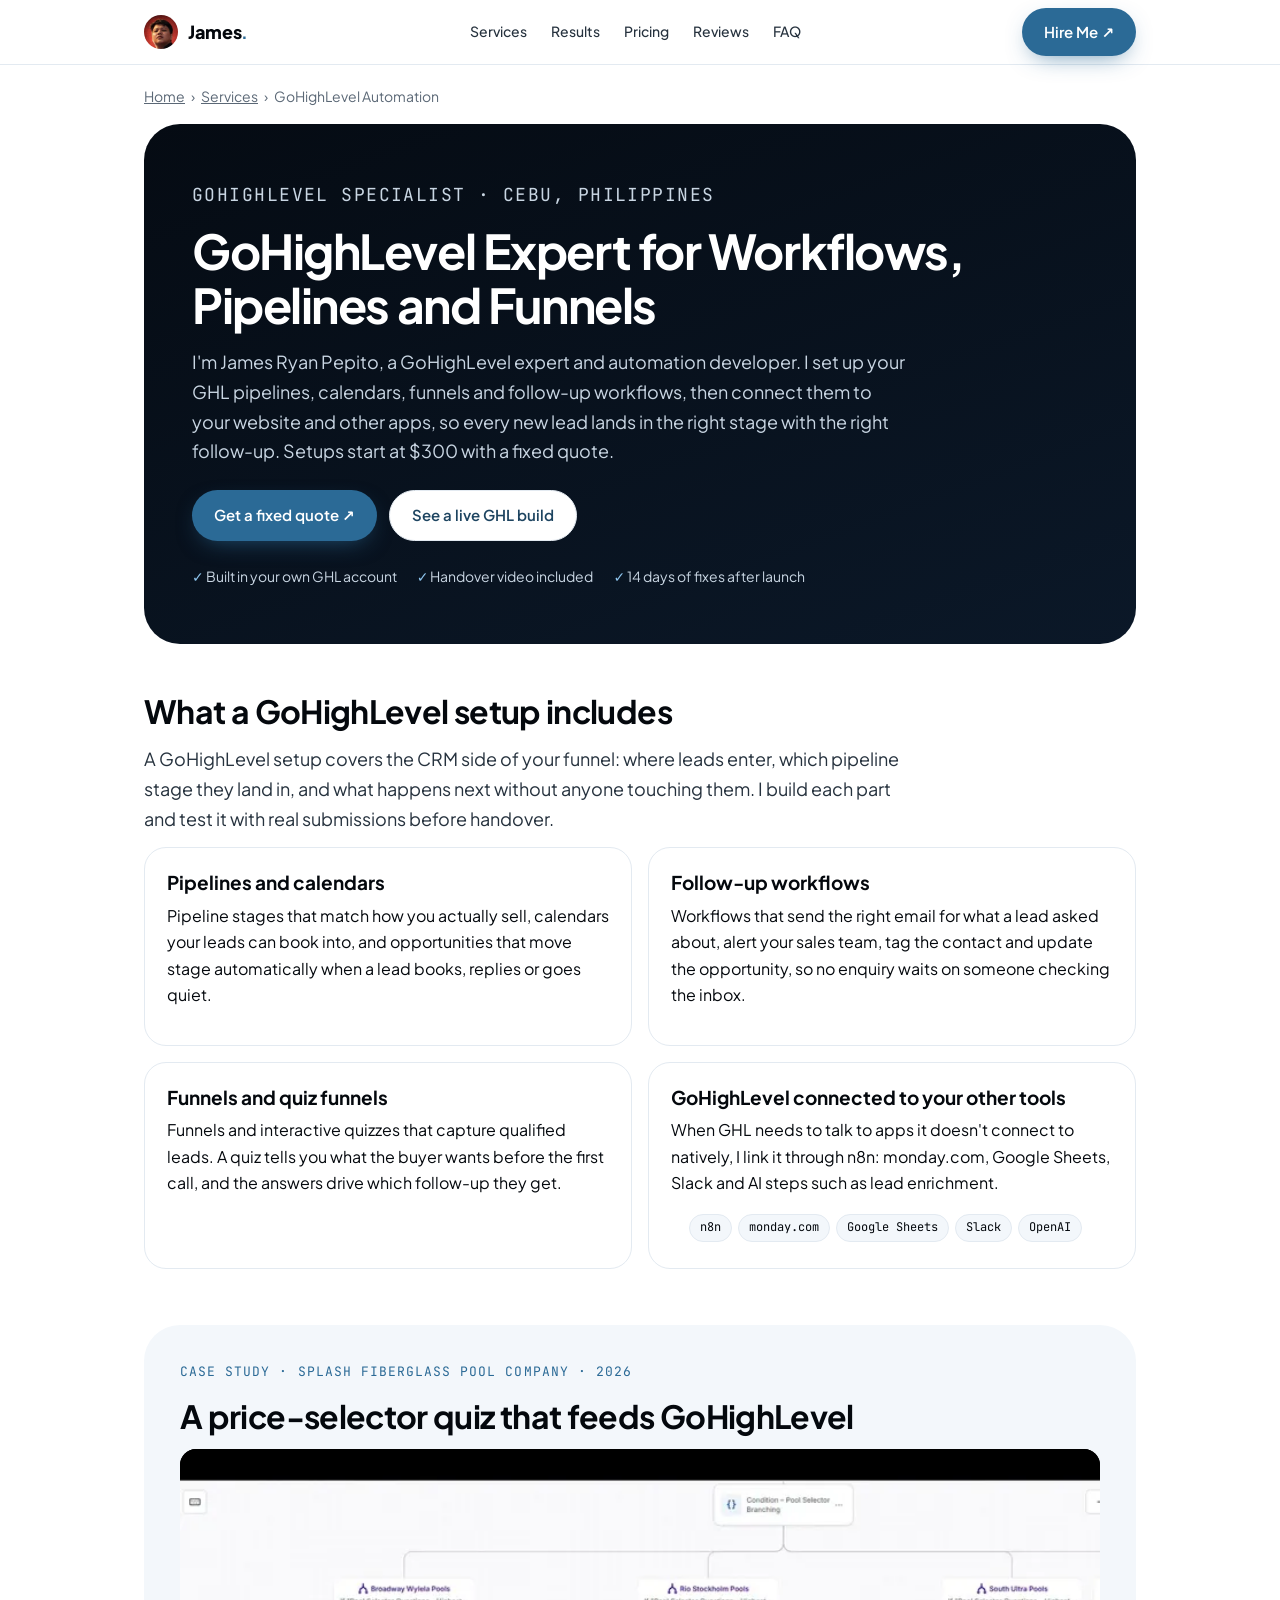
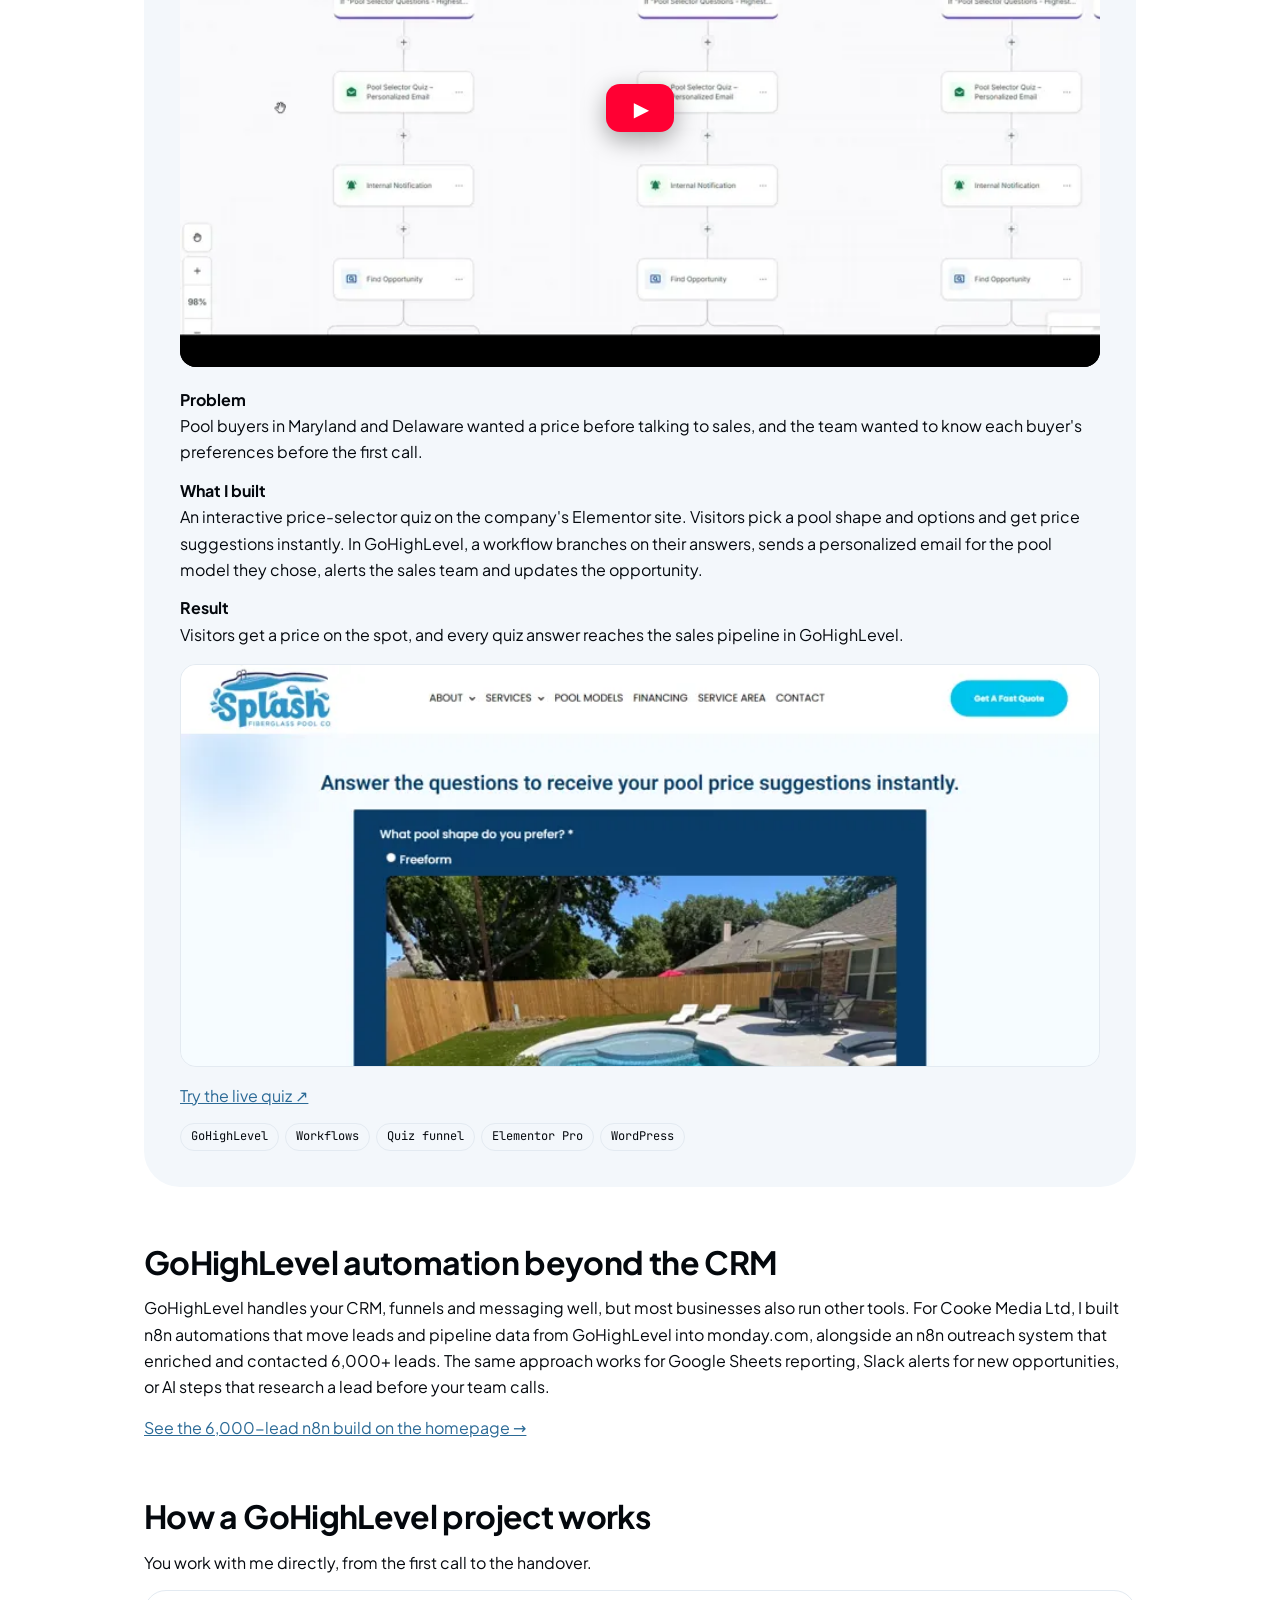
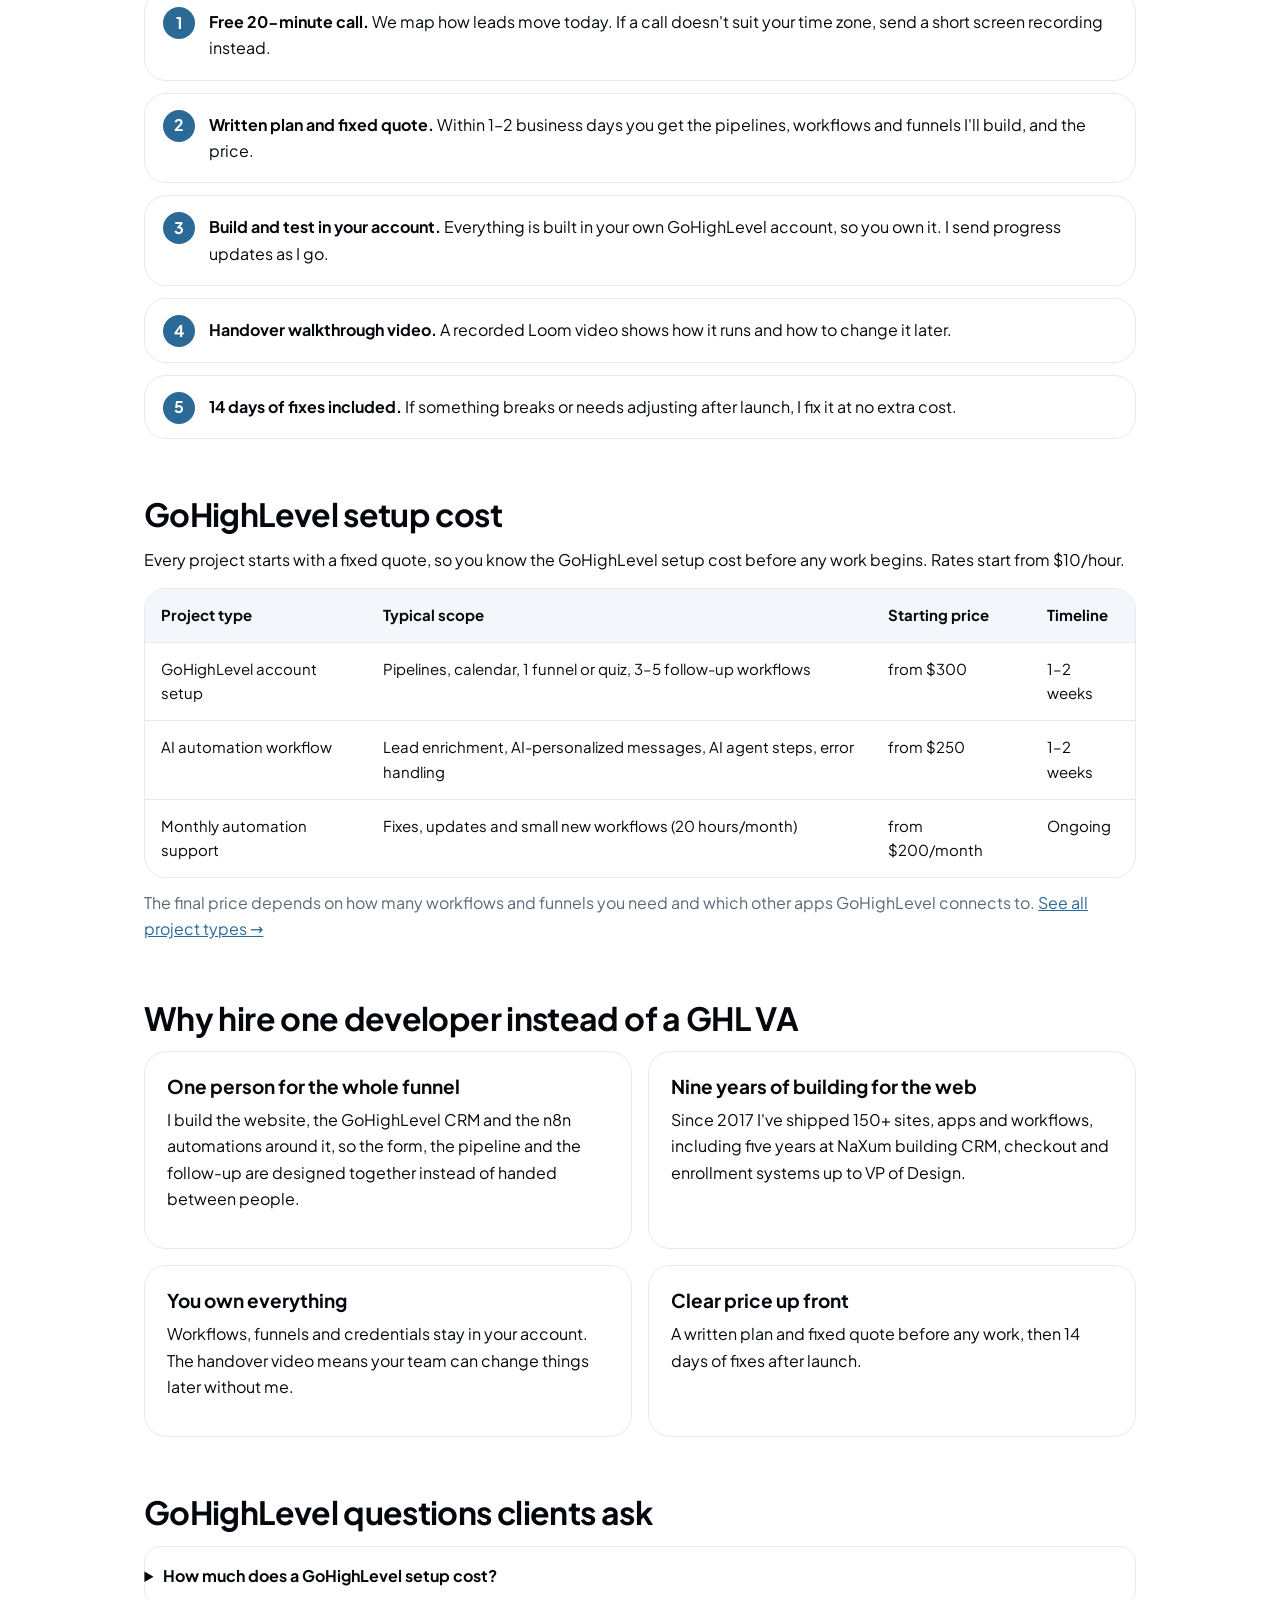
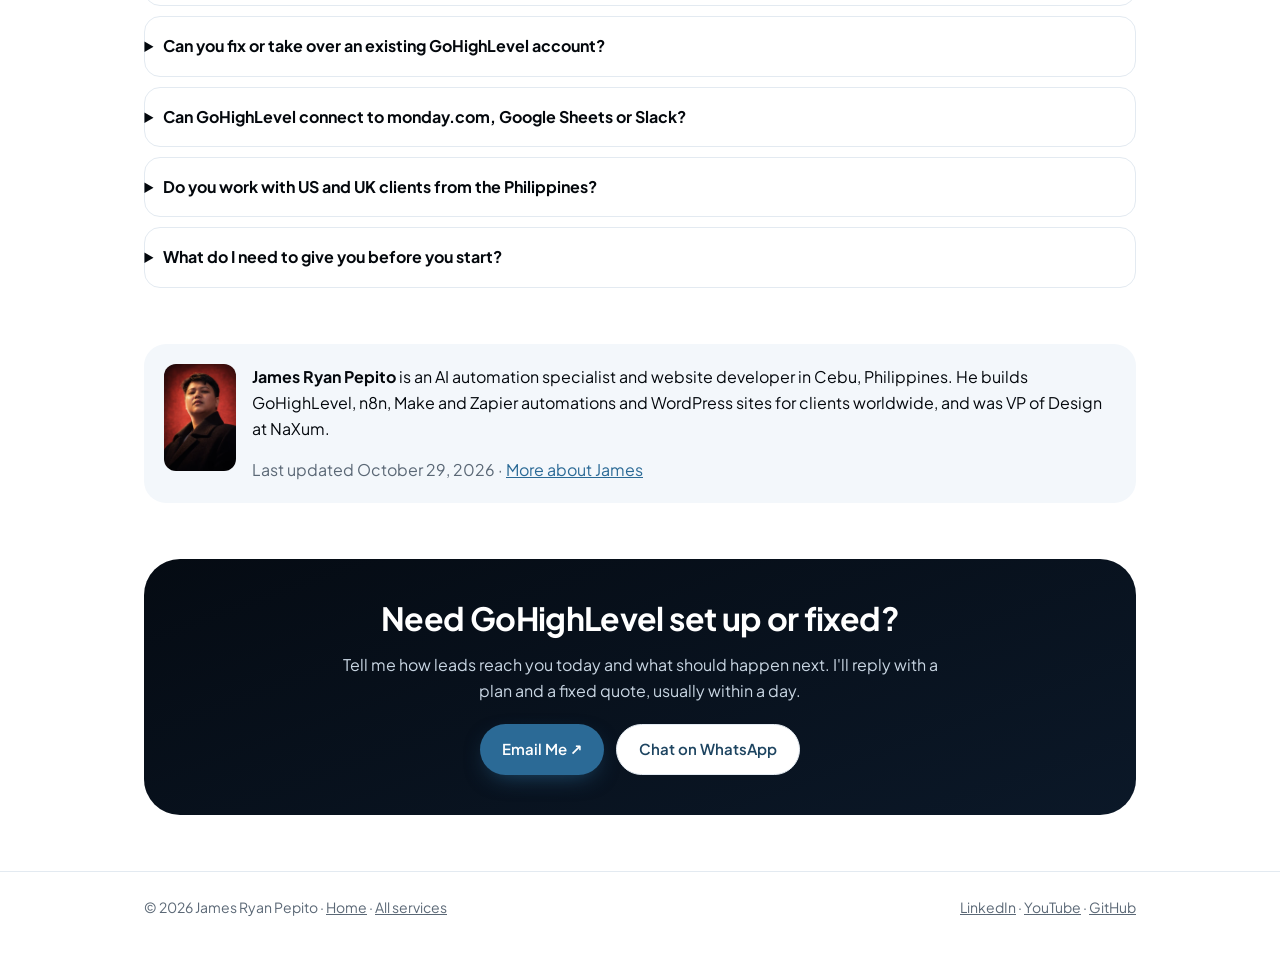
==== services/gohighlevel-automation/index.html @ 48946246 "Add GoHighLevel automation service page New /services/gohighlevel-automation/ page (setup scope, Spl" ====
<!doctype html>
<html lang="en">
<head>
<meta charset="utf-8">
<meta name="viewport" content="width=device-width, initial-scale=1">
<title>GoHighLevel Expert for Workflows & Funnels — James Pepito</title>
<meta name="description" content="GoHighLevel setup by a Cebu developer: pipelines, calendars, quiz funnels and follow-up workflows tied to n8n and your site. Fixed quote from $300.">
<link rel="canonical" href="https://jamesryanpepito-portfolio.netlify.app/services/gohighlevel-automation/">
<meta property="og:title" content="GoHighLevel Expert for Workflows & Funnels — James Pepito">
<meta property="og:description" content="GoHighLevel setup by a Cebu developer: pipelines, calendars, quiz funnels and follow-up workflows tied to n8n and your site. Fixed quote from $300.">
<meta property="og:image" content="https://jamesryanpepito-portfolio.netlify.app/img/splashpool.webp">
<meta property="og:url" content="https://jamesryanpepito-portfolio.netlify.app/services/gohighlevel-automation/">
<meta property="og:type" content="website">
<meta name="twitter:card" content="summary_large_image">
<link rel="icon" href="/img/james-avatar-sm.webp">
<link rel="preload" href="/fonts/plus-jakarta-sans-latin.woff2" as="font" type="font/woff2" crossorigin>
<script type="application/ld+json">
{
  "@context": "https://schema.org",
  "@graph": [
    {
      "@type": "WebPage",
      "@id": "https://jamesryanpepito-portfolio.netlify.app/services/gohighlevel-automation/#webpage",
      "url": "https://jamesryanpepito-portfolio.netlify.app/services/gohighlevel-automation/",
      "name": "GoHighLevel Expert for Workflows & Funnels — James Pepito",
      "inLanguage": "en",
      "isPartOf": { "@id": "https://jamesryanpepito-portfolio.netlify.app/#website" },
      "about": { "@id": "https://jamesryanpepito-portfolio.netlify.app/services/gohighlevel-automation/#service" },
      "breadcrumb": { "@id": "https://jamesryanpepito-portfolio.netlify.app/services/gohighlevel-automation/#breadcrumb" },
      "primaryImageOfPage": "https://jamesryanpepito-portfolio.netlify.app/img/splashpool.webp",
      "datePublished": "2026-10-29",
      "dateModified": "2026-10-29",
      "video": { "@id": "https://jamesryanpepito-portfolio.netlify.app/#video-pool-selector" }
    },
    {
      "@type": "Service",
      "@id": "https://jamesryanpepito-portfolio.netlify.app/services/gohighlevel-automation/#service",
      "name": "GoHighLevel setup and automation",
      "serviceType": "GoHighLevel CRM setup, workflows, pipelines and funnels",
      "description": "GoHighLevel pipelines, calendars, funnels, quiz funnels and follow-up workflows, connected to your website and other apps through n8n.",
      "url": "https://jamesryanpepito-portfolio.netlify.app/services/gohighlevel-automation/",
      "provider": { "@id": "https://jamesryanpepito-portfolio.netlify.app/#person" },
      "areaServed": "Worldwide",
      "offers": [
        {
          "@type": "Offer",
          "name": "GoHighLevel account setup",
          "description": "Pipelines, calendar, 1 funnel or quiz, 3-5 follow-up workflows. Typical timeline 1-2 weeks.",
          "priceSpecification": { "@type": "PriceSpecification", "minPrice": 300, "priceCurrency": "USD" }
        },
        {
          "@type": "Offer",
          "name": "Monthly automation support",
          "description": "Fixes, updates and small new workflows, 20 hours per month.",
          "priceSpecification": { "@type": "UnitPriceSpecification", "minPrice": 200, "priceCurrency": "USD", "unitText": "month" }
        }
      ]
    },
    {
      "@type": "BreadcrumbList",
      "@id": "https://jamesryanpepito-portfolio.netlify.app/services/gohighlevel-automation/#breadcrumb",
      "itemListElement": [
        { "@type": "ListItem", "position": 1, "name": "Home", "item": "https://jamesryanpepito-portfolio.netlify.app/" },
        { "@type": "ListItem", "position": 2, "name": "Services", "item": "https://jamesryanpepito-portfolio.netlify.app/#services" },
        { "@type": "ListItem", "position": 3, "name": "GoHighLevel Automation" }
      ]
    },
    {
      "@type": "VideoObject",
      "@id": "https://jamesryanpepito-portfolio.netlify.app/#video-pool-selector",
      "name": "Pool Selector Lead Automation in GoHighLevel",
      "description": "GoHighLevel workflow for a pool company that automates lead qualification and follow-up after a customer submits the Pool Selector quiz.",
      "thumbnailUrl": "https://i.ytimg.com/vi/I_JfPb6Qupc/maxresdefault.jpg",
      "uploadDate": "2026-10-13T09:37:41-07:00",
      "duration": "PT2M12S",
      "embedUrl": "https://www.youtube.com/embed/I_JfPb6Qupc",
      "creator": { "@id": "https://jamesryanpepito-portfolio.netlify.app/#person" }
    }
  ]
}
</script>
<style>
@font-face{font-family:"Plus Jakarta Sans";font-style:normal;font-weight:400 800;font-display:swap;src:url(/fonts/plus-jakarta-sans-latin.woff2) format("woff2")}
@font-face{font-family:"JetBrains Mono";font-style:normal;font-weight:400 500;font-display:swap;src:url(/fonts/jetbrains-mono-latin.woff2) format("woff2")}
:root{
  --bg:#ffffff;--surface:#f3f7fb;--card:#ffffff;--ink:#04080d;--muted:#5b6876;--line:#e3eaf1;
  --navy:#050b13;--navy-2:#0b1828;--blue:#2b6a96;--blue-deep:#1d4460;--sky:#8ec5ee;
  --radius-xl:36px;--radius:22px;
  --mono:"JetBrains Mono",ui-monospace,monospace;
  --sans:"Plus Jakarta Sans",ui-sans-serif,system-ui,sans-serif;
}
*{box-sizing:border-box;margin:0;padding:0}
html{scroll-behavior:smooth;scroll-padding-top:84px}
body{background:var(--bg);color:var(--ink);font-family:var(--sans);font-size:16px;line-height:1.65;-webkit-font-smoothing:antialiased}
img{max-width:100%;height:auto;display:block}
a{color:var(--blue)}
.wrap{max-width:1040px;margin:0 auto;padding:0 16px}
@media(min-width:768px){.wrap{padding:0 24px}}

.nav{position:sticky;top:0;z-index:50;background:rgba(255,255,255,.9);backdrop-filter:blur(14px);-webkit-backdrop-filter:blur(14px);border-bottom:1px solid var(--line)}
.nav .wrap{display:flex;align-items:center;justify-content:space-between;height:64px;gap:16px}
.brand{display:flex;align-items:center;gap:10px;font-weight:800;letter-spacing:-.02em;font-size:18px;color:var(--ink);text-decoration:none}
.brand img{width:34px;height:34px;border-radius:50%}
.brand b{color:var(--blue)}
.links{display:none;gap:24px;font-size:14px;font-weight:500}
.links a{color:#26323e;text-decoration:none}
.links a:hover{color:var(--blue)}
@media(min-width:860px){.links{display:flex}}

.btn{display:inline-flex;align-items:center;gap:8px;border-radius:9999px;font-weight:600;font-size:15px;padding:12px 22px;text-decoration:none;white-space:nowrap}
.btn-primary{background:var(--blue);color:#fff;box-shadow:0 8px 24px -10px rgba(43,106,150,.8)}
.btn-primary:hover{background:#245b81}
.btn-ghost{background:#fff;color:var(--blue-deep);border:1px solid var(--line)}

.crumbs{font-size:14px;color:var(--muted);padding:20px 0 0}
.crumbs a{color:var(--muted)}
.crumbs ol{list-style:none;display:flex;flex-wrap:wrap;gap:6px}
.crumbs li+li::before{content:"›";margin-right:6px}

.hero{background:linear-gradient(160deg,var(--navy) 0%,var(--navy-2) 100%);color:#fff;border-radius:var(--radius-xl);padding:40px 24px;margin:16px 0 48px}
@media(min-width:768px){.hero{padding:56px 48px}}
.eyebrow{font-family:var(--mono);font-size:13px;letter-spacing:.08em;text-transform:uppercase;color:var(--sky)}
.hero h1{font-size:clamp(30px,5vw,48px);line-height:1.12;letter-spacing:-.03em;margin:12px 0 16px}
.hero p{color:#c9d6e3;font-size:18px;max-width:720px}
.hero .ctas{display:flex;flex-wrap:wrap;gap:12px;margin-top:24px}
.hero .facts{display:flex;flex-wrap:wrap;gap:8px 20px;margin-top:24px;font-size:14px;color:#c9d6e3;list-style:none}
.hero .facts li::before{content:"✓ ";color:var(--sky)}

section{margin:0 0 56px}
h2{font-size:clamp(24px,3.4vw,32px);line-height:1.2;letter-spacing:-.02em;margin:0 0 14px}
h3{font-size:19px;line-height:1.3;margin:0 0 8px}
p{margin:0 0 14px}
.lead{font-size:18px;color:#26323e;max-width:760px}
.muted{color:var(--muted)}

.grid{display:grid;gap:16px}
@media(min-width:720px){.grid-2{grid-template-columns:1fr 1fr}}
.card{background:var(--card);border:1px solid var(--line);border-radius:var(--radius);padding:22px}
.card ul{padding-left:18px;margin:8px 0 0}
.card li{margin:4px 0}
.tags{display:flex;flex-wrap:wrap;gap:6px;margin-top:12px;list-style:none;padding:0}
.tags li{font-family:var(--mono);font-size:12px;background:var(--surface);border:1px solid var(--line);border-radius:9999px;padding:3px 10px}

.case{background:var(--surface);border-radius:var(--radius-xl);padding:24px}
@media(min-width:768px){.case{padding:36px}}
.video{position:relative;aspect-ratio:16/9;border-radius:16px;overflow:hidden;background:#000;margin:0 0 20px}
.video iframe{position:absolute;inset:0;width:100%;height:100%;border:0}
.yt-lite{position:absolute;inset:0;display:block;cursor:pointer}
.yt-lite img{width:100%;height:100%;object-fit:cover}
.yt-play{position:absolute;left:50%;top:50%;transform:translate(-50%,-50%);width:68px;height:48px;border-radius:14px;background:#ff0033;color:#fff;display:flex;align-items:center;justify-content:center;font-size:20px;padding-left:3px;box-shadow:0 8px 24px rgba(0,0,0,.35);transition:transform .15s}
.yt-lite:hover .yt-play{transform:translate(-50%,-50%) scale(1.08)}
.sr{position:absolute;width:1px;height:1px;overflow:hidden;clip:rect(0 0 0 0);white-space:nowrap}
.shot{aspect-ratio:800/350;width:100%;object-fit:cover;border-radius:16px;border:1px solid var(--line);margin:8px 0 16px}
.case dl{display:grid;gap:12px;margin:0 0 16px}
.case dt{font-weight:700}
.case dd{margin:0}

ol.steps{list-style:none;counter-reset:s;display:grid;gap:12px;padding:0}
ol.steps li{counter-increment:s;background:var(--card);border:1px solid var(--line);border-radius:var(--radius);padding:18px 18px 18px 64px;position:relative}
ol.steps li::before{content:counter(s);position:absolute;left:18px;top:16px;width:32px;height:32px;border-radius:50%;background:var(--blue);color:#fff;font-weight:700;display:flex;align-items:center;justify-content:center}

.table-wrap{overflow-x:auto;border:1px solid var(--line);border-radius:var(--radius)}
table{width:100%;border-collapse:collapse;min-width:560px;font-size:15px}
th,td{text-align:left;padding:14px 16px;border-bottom:1px solid var(--line);vertical-align:top}
th{background:var(--surface);font-weight:700}
tr:last-child td{border-bottom:0}

details{border:1px solid var(--line);border-radius:16px;padding:0 18px;margin:0 0 10px;background:var(--card)}
summary{cursor:pointer;font-weight:700;padding:16px 0;list-style-position:outside}
details p{padding:0 0 16px;margin:0}

.author{display:flex;gap:16px;align-items:flex-start;background:var(--surface);border-radius:var(--radius);padding:20px}
.author img{width:72px;height:auto;aspect-ratio:308/461;object-fit:cover;border-radius:12px;flex:none}

.cta{background:linear-gradient(160deg,var(--navy) 0%,var(--navy-2) 100%);color:#fff;border-radius:var(--radius-xl);padding:40px 24px;text-align:center}
.cta p{color:#c9d6e3;max-width:600px;margin:0 auto 20px}
.cta .ctas{display:flex;flex-wrap:wrap;gap:12px;justify-content:center}

footer{border-top:1px solid var(--line);padding:24px 0 40px;font-size:14px;color:var(--muted)}
footer .wrap{display:flex;flex-wrap:wrap;gap:8px 24px;justify-content:space-between}
footer a{color:var(--muted)}
</style>
</head>
<body>
<header class="nav">
  <div class="wrap">
    <a href="/" class="brand"><img src="/img/james-avatar-sm.webp" width="96" height="96" alt=""><span>James<b>.</b></span></a>
    <nav class="links" aria-label="Main">
      <a href="/#services">Services</a>
      <a href="/#results">Results</a>
      <a href="/#pricing">Pricing</a>
      <a href="/#reviews">Reviews</a>
      <a href="/#faq">FAQ</a>
    </nav>
    <a class="btn btn-primary" href="/#contact">Hire Me ↗</a>
  </div>
</header>

<main class="wrap">
  <nav class="crumbs" aria-label="Breadcrumb">
    <ol>
      <li><a href="/">Home</a></li>
      <li><a href="/#services">Services</a></li>
      <li aria-current="page">GoHighLevel Automation</li>
    </ol>
  </nav>

  <div class="hero">
    <p class="eyebrow">GoHighLevel specialist · Cebu, Philippines</p>
    <h1>GoHighLevel Expert for Workflows, Pipelines and Funnels</h1>
    <p>I'm James Ryan Pepito, a GoHighLevel expert and automation developer. I set up your GHL pipelines, calendars, funnels and follow-up workflows, then connect them to your website and other apps, so every new lead lands in the right stage with the right follow-up. Setups start at $300 with a fixed quote.</p>
    <div class="ctas">
      <a class="btn btn-primary" href="/#contact">Get a fixed quote ↗</a>
      <a class="btn btn-ghost" href="#splash-pools">See a live GHL build</a>
    </div>
    <ul class="facts">
      <li>Built in your own GHL account</li>
      <li>Handover video included</li>
      <li>14 days of fixes after launch</li>
    </ul>
  </div>

  <section id="what-i-set-up">
    <h2>What a GoHighLevel setup includes</h2>
    <p class="lead">A GoHighLevel setup covers the CRM side of your funnel: where leads enter, which pipeline stage they land in, and what happens next without anyone touching them. I build each part and test it with real submissions before handover.</p>
    <div class="grid grid-2">
      <div class="card">
        <h3>Pipelines and calendars</h3>
        <p>Pipeline stages that match how you actually sell, calendars your leads can book into, and opportunities that move stage automatically when a lead books, replies or goes quiet.</p>
      </div>
      <div class="card">
        <h3>Follow-up workflows</h3>
        <p>Workflows that send the right email for what a lead asked about, alert your sales team, tag the contact and update the opportunity, so no enquiry waits on someone checking the inbox.</p>
      </div>
      <div class="card">
        <h3>Funnels and quiz funnels</h3>
        <p>Funnels and interactive quizzes that capture qualified leads. A quiz tells you what the buyer wants before the first call, and the answers drive which follow-up they get.</p>
      </div>
      <div class="card">
        <h3>GoHighLevel connected to your other tools</h3>
        <p>When GHL needs to talk to apps it doesn't connect to natively, I link it through n8n: monday.com, Google Sheets, Slack and AI steps such as lead enrichment.</p>
        <ul class="tags"><li>n8n</li><li>monday.com</li><li>Google Sheets</li><li>Slack</li><li>OpenAI</li></ul>
      </div>
    </div>
  </section>

  <section id="splash-pools" class="case">
    <p class="eyebrow" style="color:var(--blue)">Case study · Splash Fiberglass Pool Company · 2026</p>
    <h2>A price-selector quiz that feeds GoHighLevel</h2>
    <div class="video">
      <a class="yt-lite" href="https://www.youtube.com/watch?v=I_JfPb6Qupc" data-id="I_JfPb6Qupc" data-title="Pool Selector Lead Automation in GoHighLevel" target="_blank" rel="noopener"><img src="/img/yt-I_JfPb6Qupc.webp" width="800" height="500" alt="Video: Pool Selector Lead Automation in GoHighLevel" loading="lazy"><span class="yt-play" aria-hidden="true">▶</span><span class="sr">Play video: Pool Selector Lead Automation in GoHighLevel</span></a>
    </div>
    <dl>
      <div><dt>Problem</dt><dd>Pool buyers in Maryland and Delaware wanted a price before talking to sales, and the team wanted to know each buyer's preferences before the first call.</dd></div>
      <div><dt>What I built</dt><dd>An interactive price-selector quiz on the company's Elementor site. Visitors pick a pool shape and options and get price suggestions instantly. In GoHighLevel, a workflow branches on their answers, sends a personalized email for the pool model they chose, alerts the sales team and updates the opportunity.</dd></div>
      <div><dt>Result</dt><dd>Visitors get a price on the spot, and every quiz answer reaches the sales pipeline in GoHighLevel.</dd></div>
    </dl>
    <img class="shot" src="/img/splashpool.webp" width="800" height="350" alt="Splash Fiberglass Pool price-selector quiz built with Elementor and connected to GoHighLevel" loading="lazy">
    <p><a href="https://splashfiberglasspoolcompany.com/price-selector-questions/" target="_blank" rel="noopener">Try the live quiz ↗</a></p>
    <ul class="tags"><li>GoHighLevel</li><li>Workflows</li><li>Quiz funnel</li><li>Elementor Pro</li><li>WordPress</li></ul>
  </section>

  <section id="integrations">
    <h2>GoHighLevel automation beyond the CRM</h2>
    <p>GoHighLevel handles your CRM, funnels and messaging well, but most businesses also run other tools. For Cooke Media Ltd, I built n8n automations that move leads and pipeline data from GoHighLevel into monday.com, alongside an n8n outreach system that enriched and contacted 6,000+ leads. The same approach works for Google Sheets reporting, Slack alerts for new opportunities, or AI steps that research a lead before your team calls.</p>
    <p><a href="/#results">See the 6,000-lead n8n build on the homepage →</a></p>
  </section>

  <section id="process">
    <h2>How a GoHighLevel project works</h2>
    <p>You work with me directly, from the first call to the handover.</p>
    <ol class="steps">
      <li><strong>Free 20-minute call.</strong> We map how leads move today. If a call doesn't suit your time zone, send a short screen recording instead.</li>
      <li><strong>Written plan and fixed quote.</strong> Within 1–2 business days you get the pipelines, workflows and funnels I'll build, and the price.</li>
      <li><strong>Build and test in your account.</strong> Everything is built in your own GoHighLevel account, so you own it. I send progress updates as I go.</li>
      <li><strong>Handover walkthrough video.</strong> A recorded Loom video shows how it runs and how to change it later.</li>
      <li><strong>14 days of fixes included.</strong> If something breaks or needs adjusting after launch, I fix it at no extra cost.</li>
    </ol>
  </section>

  <section id="pricing">
    <h2>GoHighLevel setup cost</h2>
    <p>Every project starts with a fixed quote, so you know the GoHighLevel setup cost before any work begins. Rates start from $10/hour.</p>
    <div class="table-wrap">
      <table>
        <thead><tr><th>Project type</th><th>Typical scope</th><th>Starting price</th><th>Timeline</th></tr></thead>
        <tbody>
          <tr><td>GoHighLevel account setup</td><td>Pipelines, calendar, 1 funnel or quiz, 3–5 follow-up workflows</td><td>from $300</td><td>1–2 weeks</td></tr>
          <tr><td>AI automation workflow</td><td>Lead enrichment, AI-personalized messages, AI agent steps, error handling</td><td>from $250</td><td>1–2 weeks</td></tr>
          <tr><td>Monthly automation support</td><td>Fixes, updates and small new workflows (20 hours/month)</td><td>from $200/month</td><td>Ongoing</td></tr>
        </tbody>
      </table>
    </div>
    <p class="muted" style="margin-top:12px">The final price depends on how many workflows and funnels you need and which other apps GoHighLevel connects to. <a href="/#pricing">See all project types →</a></p>
  </section>

  <section id="why">
    <h2>Why hire one developer instead of a GHL VA</h2>
    <div class="grid grid-2">
      <div class="card"><h3>One person for the whole funnel</h3><p>I build the website, the GoHighLevel CRM and the n8n automations around it, so the form, the pipeline and the follow-up are designed together instead of handed between people.</p></div>
      <div class="card"><h3><span data-years-word="cap">Nine</span> years of building for the web</h3><p>Since 2017 I've shipped 150+ sites, apps and workflows, including five years at NaXum building CRM, checkout and enrollment systems up to VP of Design.</p></div>
      <div class="card"><h3>You own everything</h3><p>Workflows, funnels and credentials stay in your account. The handover video means your team can change things later without me.</p></div>
      <div class="card"><h3>Clear price up front</h3><p>A written plan and fixed quote before any work, then 14 days of fixes after launch.</p></div>
    </div>
  </section>

  <section id="faq">
    <h2>GoHighLevel questions clients ask</h2>
    <details>
      <summary>How much does a GoHighLevel setup cost?</summary>
      <p>A GoHighLevel account setup with pipelines, a calendar, one funnel or quiz and 3–5 follow-up workflows starts from $300 and usually takes 1–2 weeks. Ongoing support starts from $200 a month for 20 hours. After a short call I send a fixed quote before any work starts.</p>
    </details>
    <details>
      <summary>Can you fix or take over an existing GoHighLevel account?</summary>
      <p>Yes. I can review an existing account, fix broken workflows, pipelines and funnels, and connect it to the rest of your tools. Send a short screen recording of what's not working and I'll tell you what needs changing.</p>
    </details>
    <details>
      <summary>Can GoHighLevel connect to monday.com, Google Sheets or Slack?</summary>
      <p>Yes, through n8n. For Cooke Media Ltd I built n8n automations that move leads and pipeline data from GoHighLevel into monday.com. The same method sends GHL data to Google Sheets for reporting or posts Slack alerts when an opportunity changes.</p>
    </details>
    <details>
      <summary>Do you work with US and UK clients from the Philippines?</summary>
      <p>Yes. I work remotely from Cebu with clients abroad, including businesses in the US, Canada, Spain and Italy. I communicate in English, usually reply within a day, and schedule calls in your time zone.</p>
    </details>
    <details>
      <summary>What do I need to give you before you start?</summary>
      <p>Access to your GoHighLevel account and any tools it should connect to, plus a short description or screen recording of how leads move today. Message templates or rules you want kept also help. I'll list anything else after our first call.</p>
    </details>
  </section>

  <section class="author" aria-label="About the author">
    <img src="/img/james-about.webp" width="308" height="461" alt="James Ryan Pepito" loading="lazy">
    <div>
      <p><strong>James Ryan Pepito</strong> is an AI automation specialist and website developer in Cebu, Philippines. He builds GoHighLevel, n8n, Make and Zapier automations and WordPress sites for clients worldwide, and was VP of Design at NaXum.</p>
      <p class="muted" style="margin:0">Last updated <time datetime="2026-10-29">October 29, 2026</time> · <a href="/">More about James</a></p>
    </div>
  </section>

  <section class="cta" id="contact">
    <h2>Need GoHighLevel set up or fixed?</h2>
    <p>Tell me how leads reach you today and what should happen next. I'll reply with a plan and a fixed quote, usually within a day.</p>
    <div class="ctas">
      <a class="btn btn-primary" href="mailto:pepitojamesryan001@gmail.com?subject=GoHighLevel%20project%20inquiry">Email Me ↗</a>
      <a class="btn btn-ghost" href="https://wa.me/639773935561" target="_blank" rel="noopener">Chat on WhatsApp</a>
    </div>
  </section>
</main>

<footer>
  <div class="wrap">
    <span>© <span data-year>2026</span> James Ryan Pepito · <a href="/">Home</a> · <a href="/#services">All services</a></span>
    <span><a href="https://www.linkedin.com/in/jamesryandiolapepito/" target="_blank" rel="noopener me">LinkedIn</a> · <a href="https://www.youtube.com/@kuyajames16/videos" target="_blank" rel="noopener me">YouTube</a> · <a href="https://github.com/popsoy" target="_blank" rel="noopener me">GitHub</a></span>
  </div>
</footer>
<script>
  // years of experience and copyright year stay current on their own
  (function(){
    const now=new Date().getFullYear(), yrs=now-2017;
    const words=['zero','one','two','three','four','five','six','seven','eight','nine','ten','eleven','twelve','thirteen','fourteen','fifteen','sixteen','seventeen','eighteen','nineteen','twenty'];
    const w=words[yrs]||String(yrs);
    document.querySelectorAll('[data-years]').forEach(e=>e.textContent=yrs);
    document.querySelectorAll('[data-years-word]').forEach(e=>e.textContent=e.dataset.yearsWord==='cap'?w[0].toUpperCase()+w.slice(1):w);
    document.querySelectorAll('[data-year]').forEach(e=>e.textContent=now);
  })();

  // load YouTube only when the video is clicked
  document.querySelectorAll('.yt-lite').forEach(a=>a.addEventListener('click',e=>{
    e.preventDefault();
    const f=document.createElement('iframe');
    f.src='https://www.youtube-nocookie.com/embed/'+a.dataset.id+'?autoplay=1';
    f.title=a.dataset.title;
    f.allow='accelerometer; autoplay; encrypted-media; gyroscope; picture-in-picture; web-share';
    f.referrerPolicy='strict-origin-when-cross-origin';
    f.allowFullscreen=true;
    a.replaceWith(f);
  }));
</script>
</body>
</html>
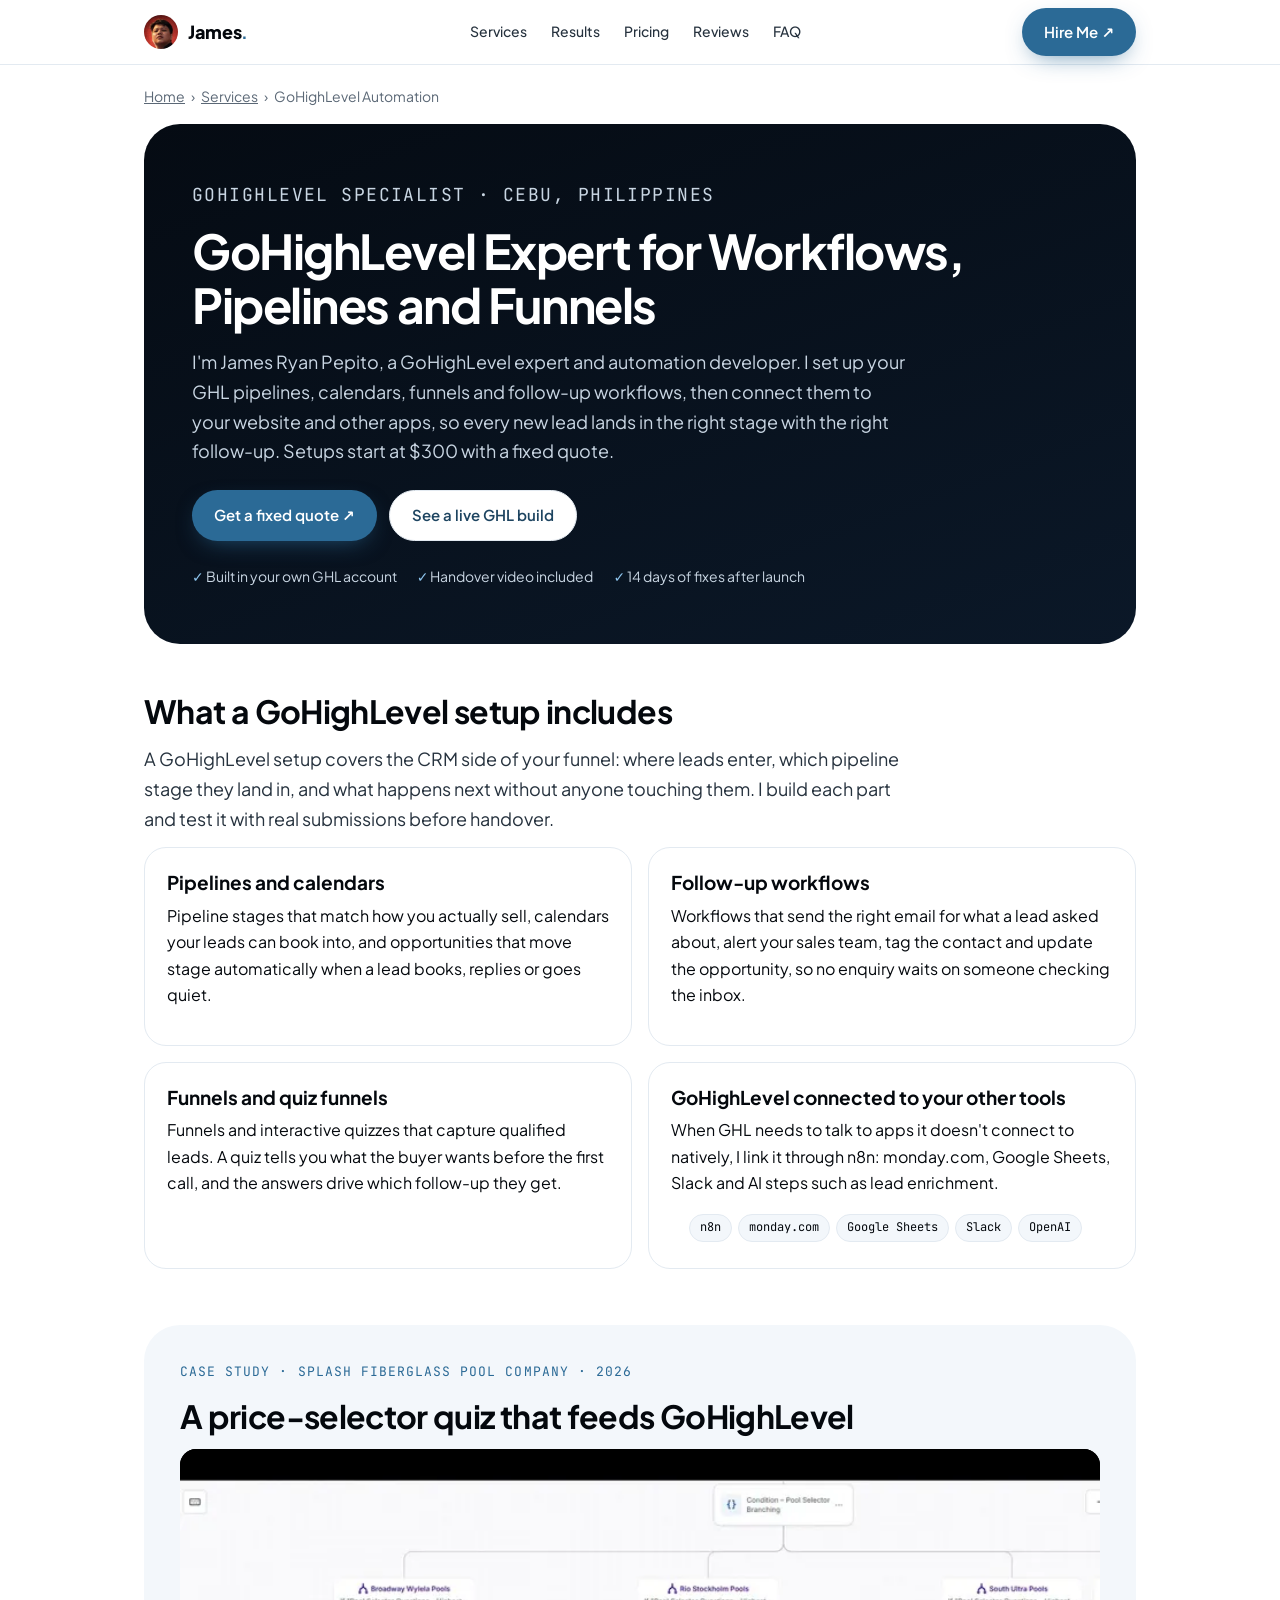
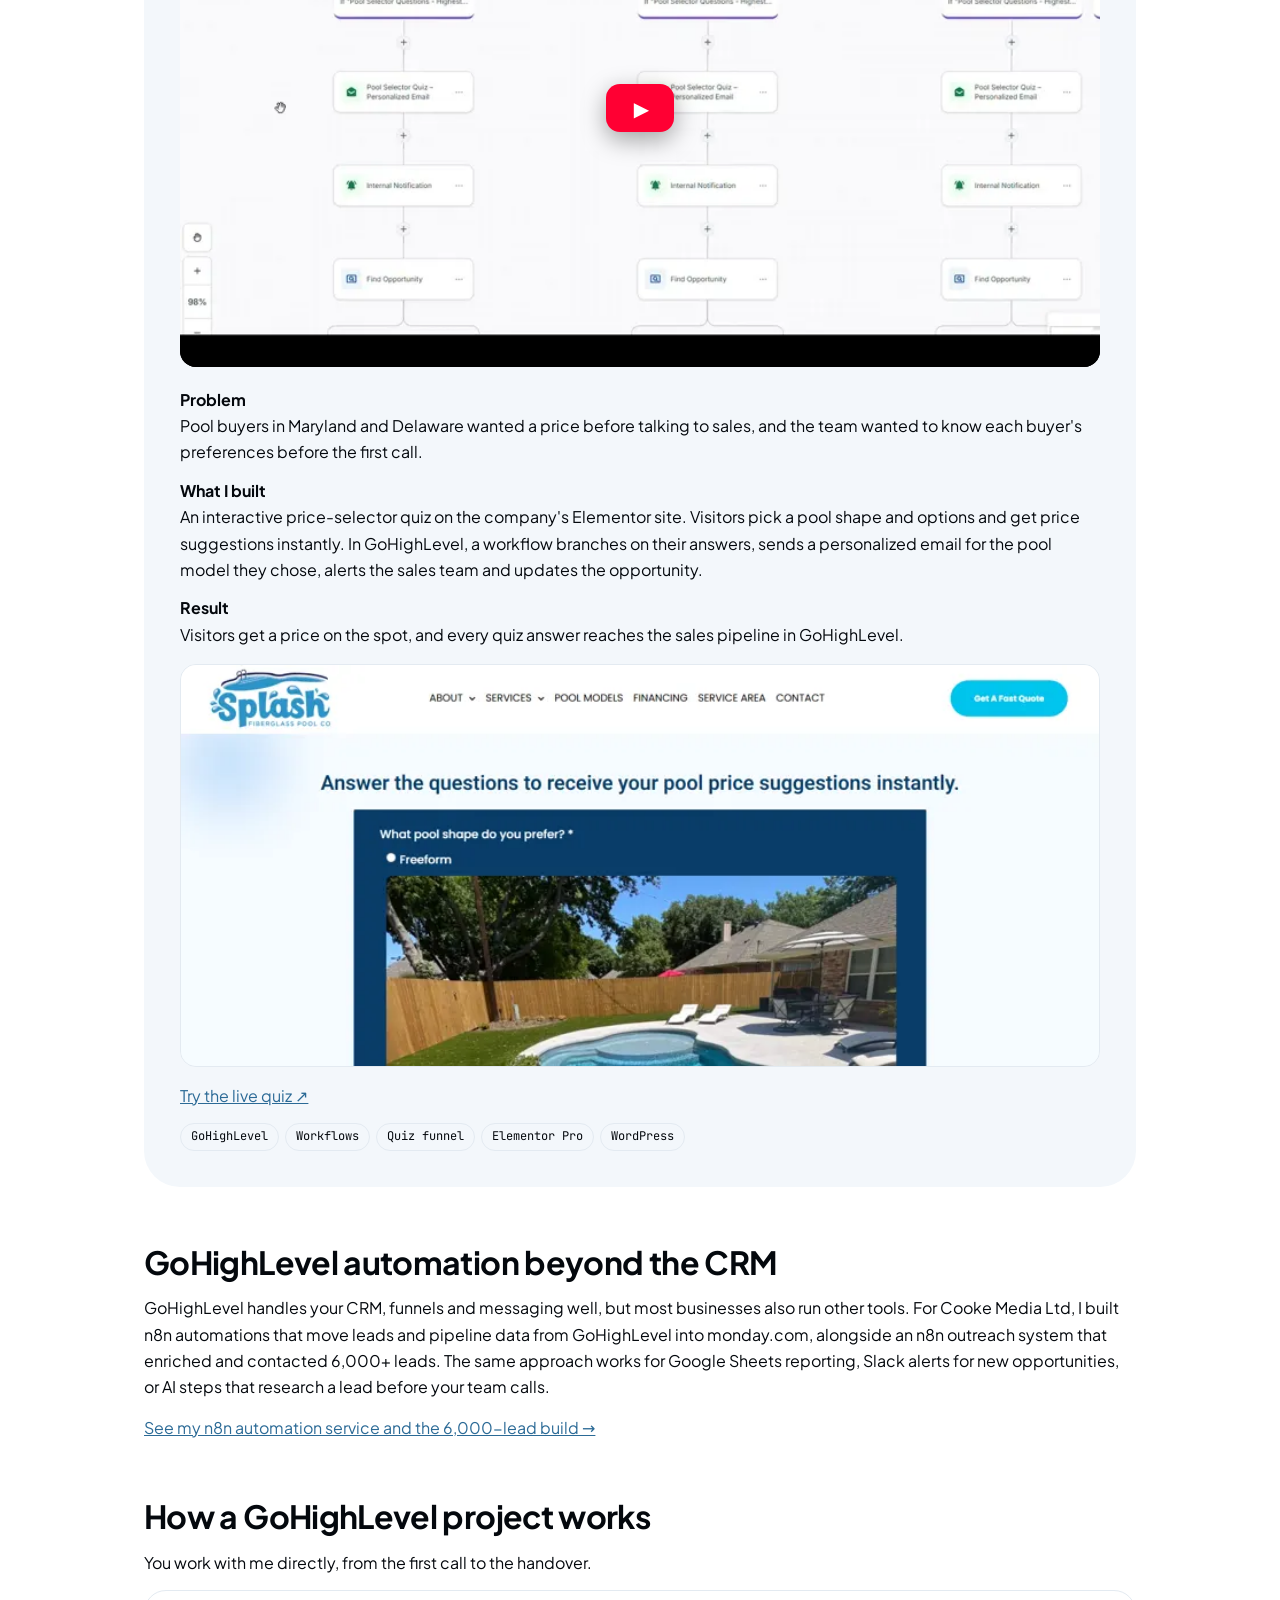
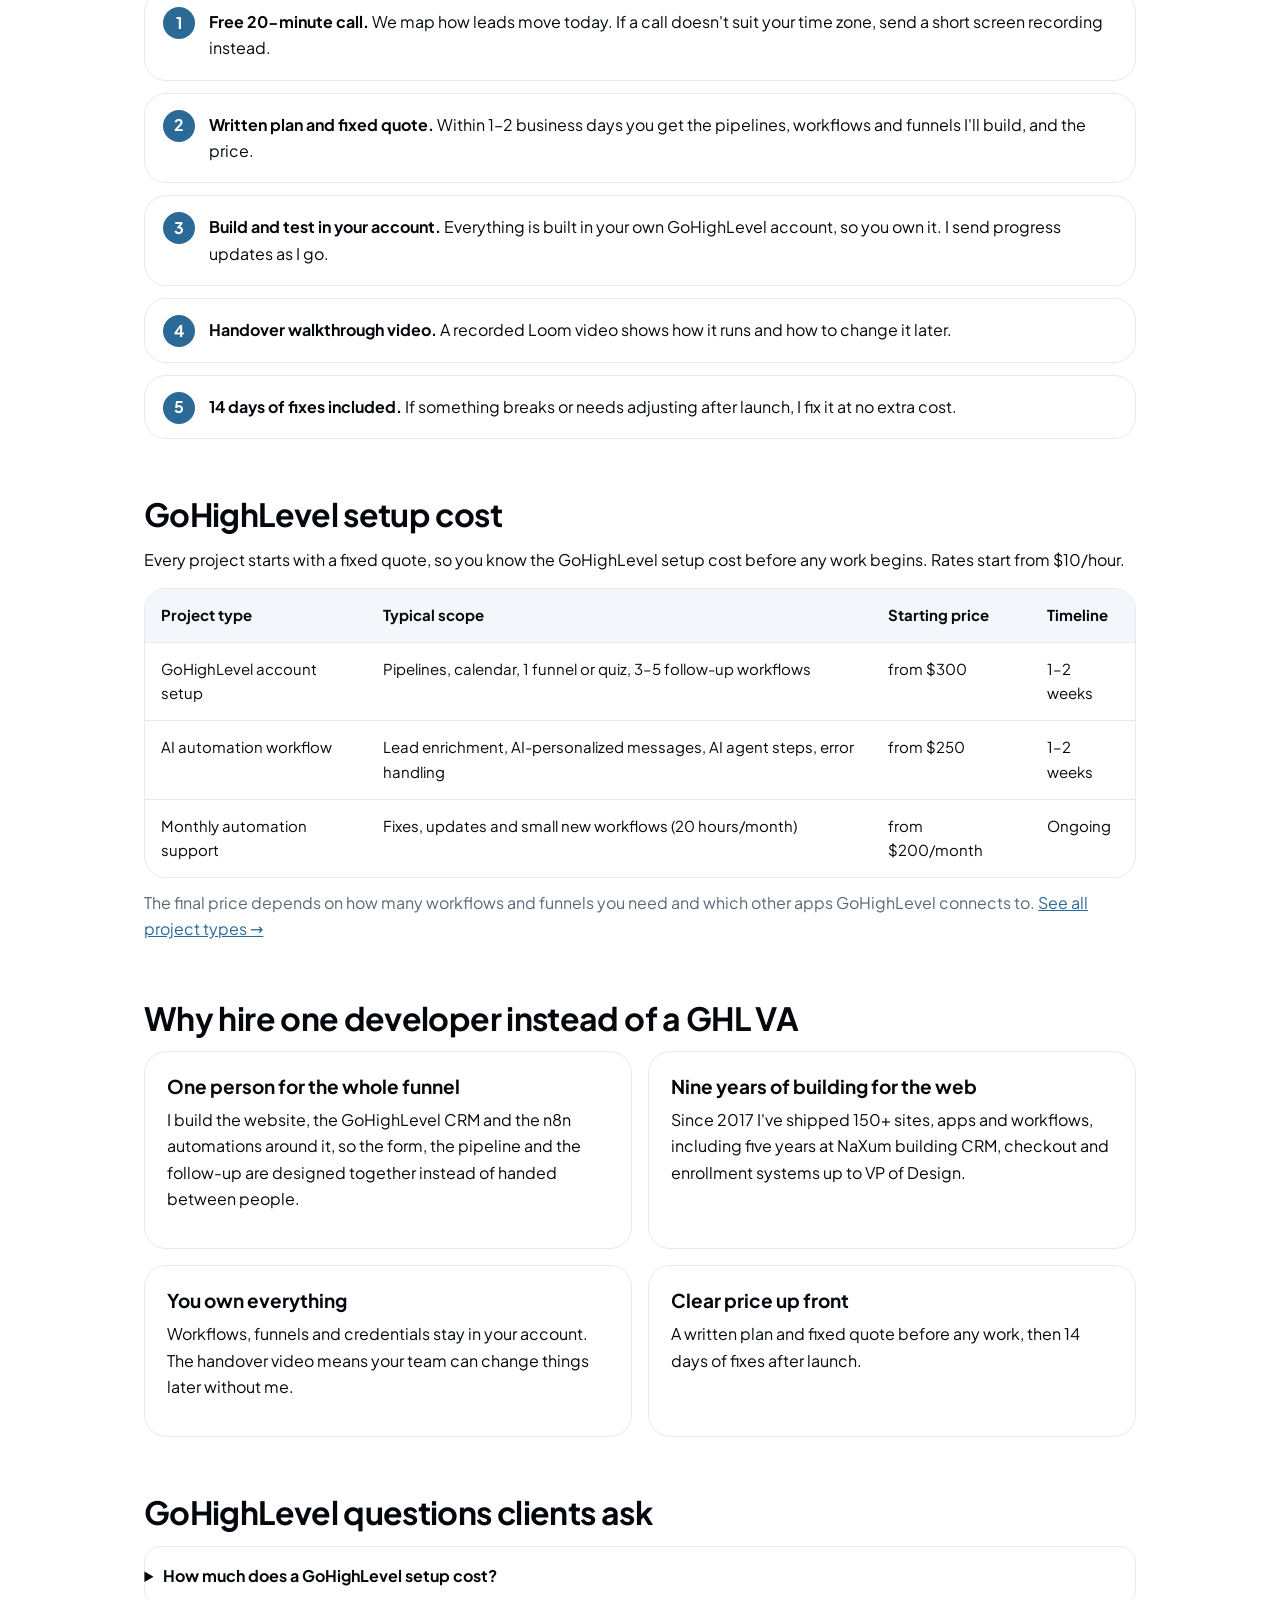
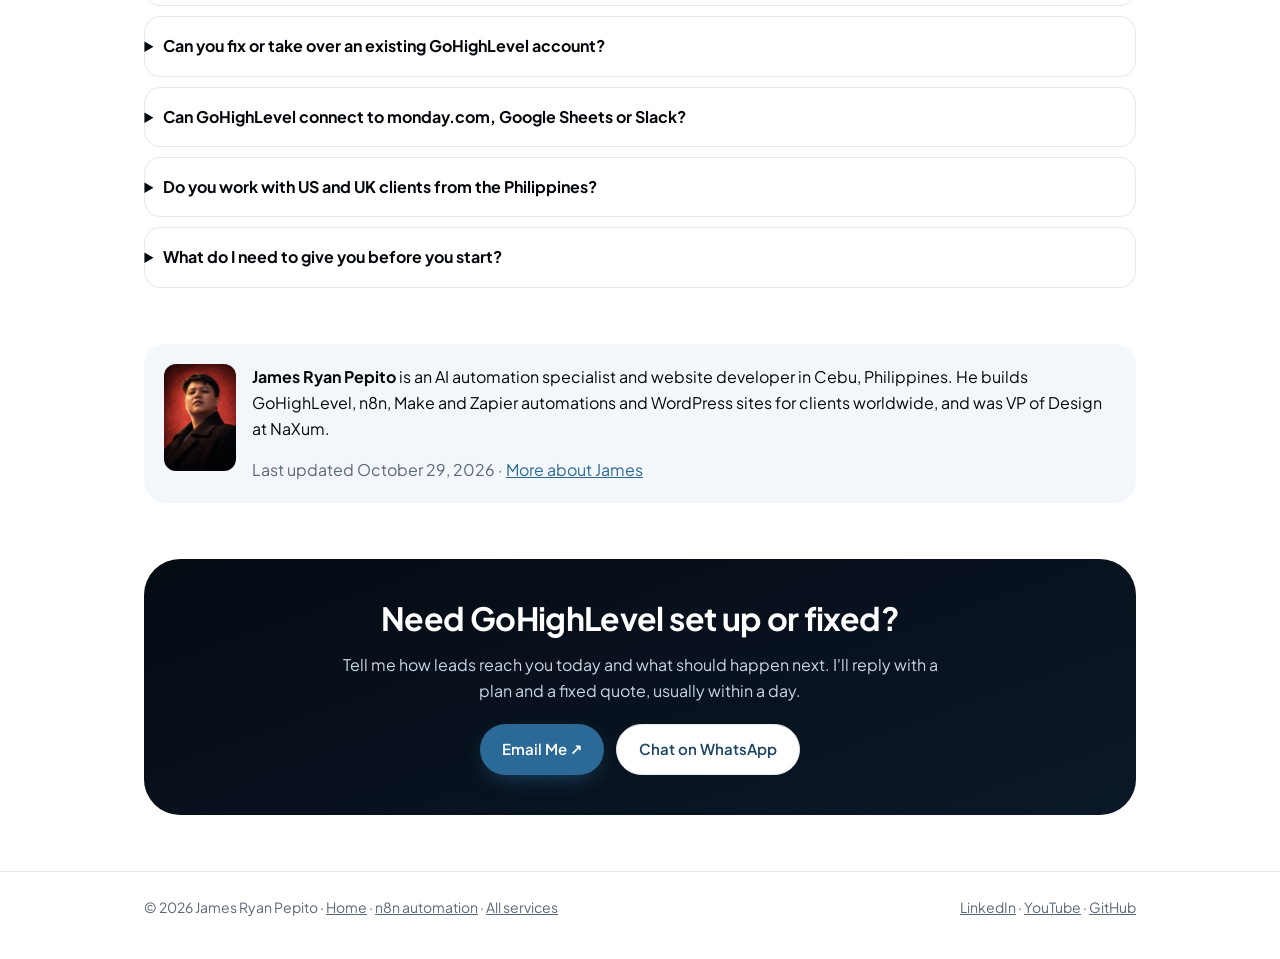
==== commit 339c9a28: "Add n8n automation service page New /services/n8n-automation/ page (n8n consultant and developer): w" ====
--- a/services/gohighlevel-automation/index.html
+++ b/services/gohighlevel-automation/index.html
@@ -263,7 +263,7 @@
   <section id="integrations">
     <h2>GoHighLevel automation beyond the CRM</h2>
     <p>GoHighLevel handles your CRM, funnels and messaging well, but most businesses also run other tools. For Cooke Media Ltd, I built n8n automations that move leads and pipeline data from GoHighLevel into monday.com, alongside an n8n outreach system that enriched and contacted 6,000+ leads. The same approach works for Google Sheets reporting, Slack alerts for new opportunities, or AI steps that research a lead before your team calls.</p>
-    <p><a href="/#results">See the 6,000-lead n8n build on the homepage →</a></p>
+    <p><a href="/services/n8n-automation/">See my n8n automation service and the 6,000-lead build →</a></p>
   </section>
 
   <section id="process">
@@ -316,7 +316,7 @@
     </details>
     <details>
       <summary>Can GoHighLevel connect to monday.com, Google Sheets or Slack?</summary>
-      <p>Yes, through n8n. For Cooke Media Ltd I built n8n automations that move leads and pipeline data from GoHighLevel into monday.com. The same method sends GHL data to Google Sheets for reporting or posts Slack alerts when an opportunity changes.</p>
+      <p>Yes, through n8n. For Cooke Media Ltd I built n8n automations that move leads and pipeline data from GoHighLevel into monday.com. The same method sends GHL data to Google Sheets for reporting or posts Slack alerts when an opportunity changes. More on that in my <a href="/services/n8n-automation/">n8n automation service</a>.</p>
     </details>
     <details>
       <summary>Do you work with US and UK clients from the Philippines?</summary>
@@ -348,7 +348,7 @@
 
 <footer>
   <div class="wrap">
-    <span>© <span data-year>2026</span> James Ryan Pepito · <a href="/">Home</a> · <a href="/#services">All services</a></span>
+    <span>© <span data-year>2026</span> James Ryan Pepito · <a href="/">Home</a> · <a href="/services/n8n-automation/">n8n automation</a> · <a href="/#services">All services</a></span>
     <span><a href="https://www.linkedin.com/in/jamesryandiolapepito/" target="_blank" rel="noopener me">LinkedIn</a> · <a href="https://www.youtube.com/@kuyajames16/videos" target="_blank" rel="noopener me">YouTube</a> · <a href="https://github.com/popsoy" target="_blank" rel="noopener me">GitHub</a></span>
   </div>
 </footer>
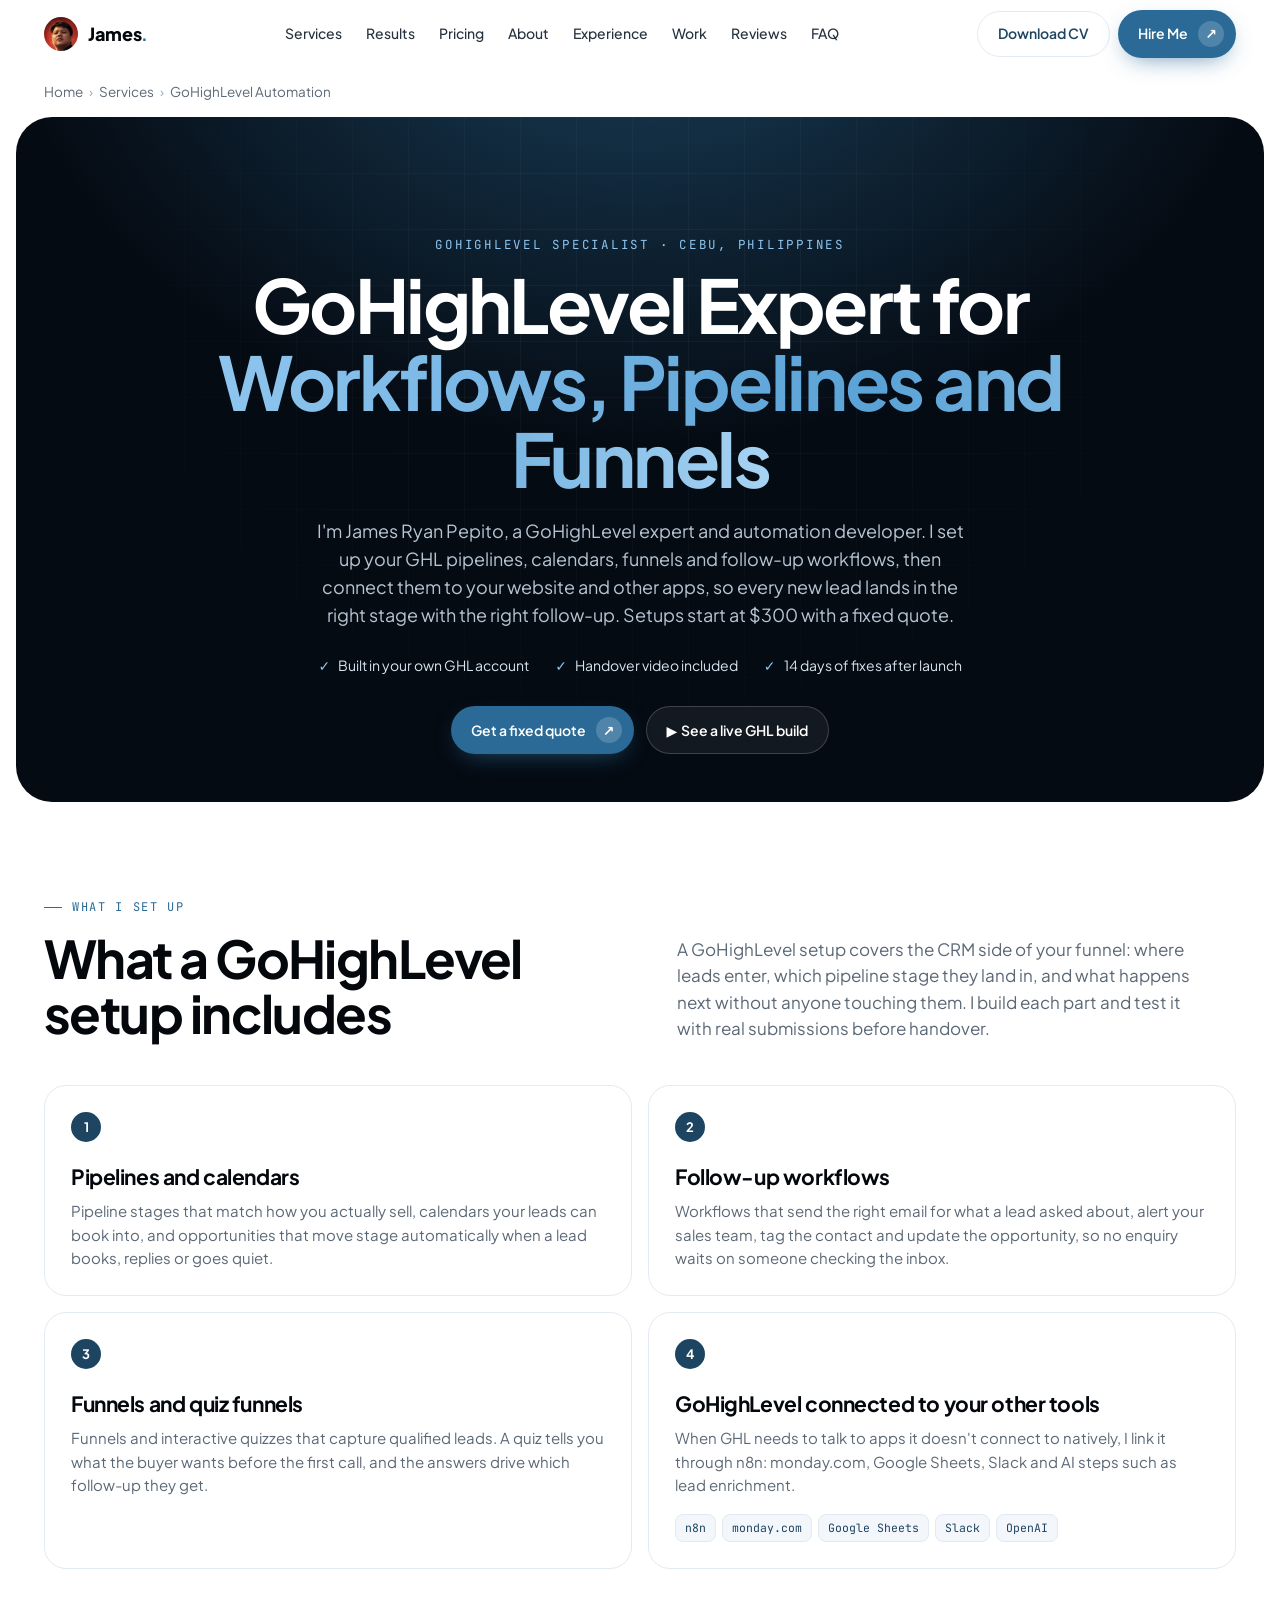
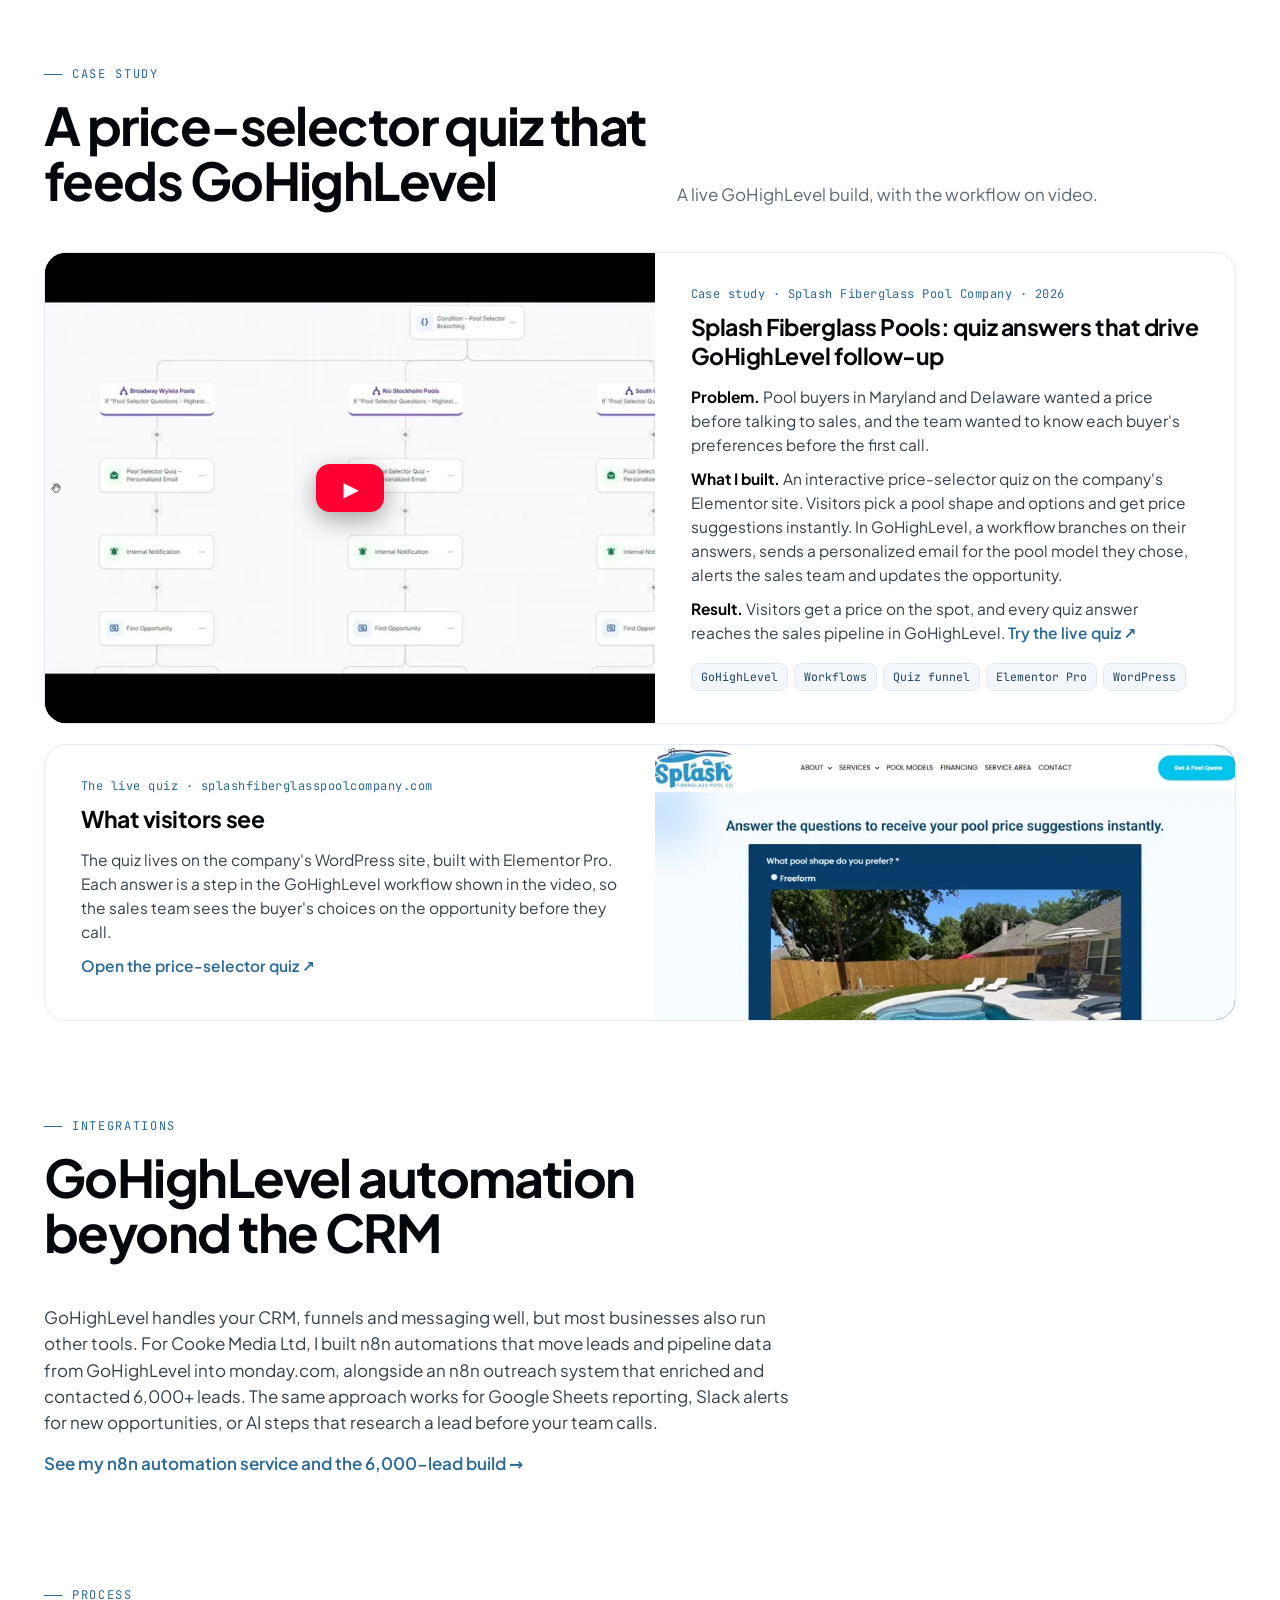
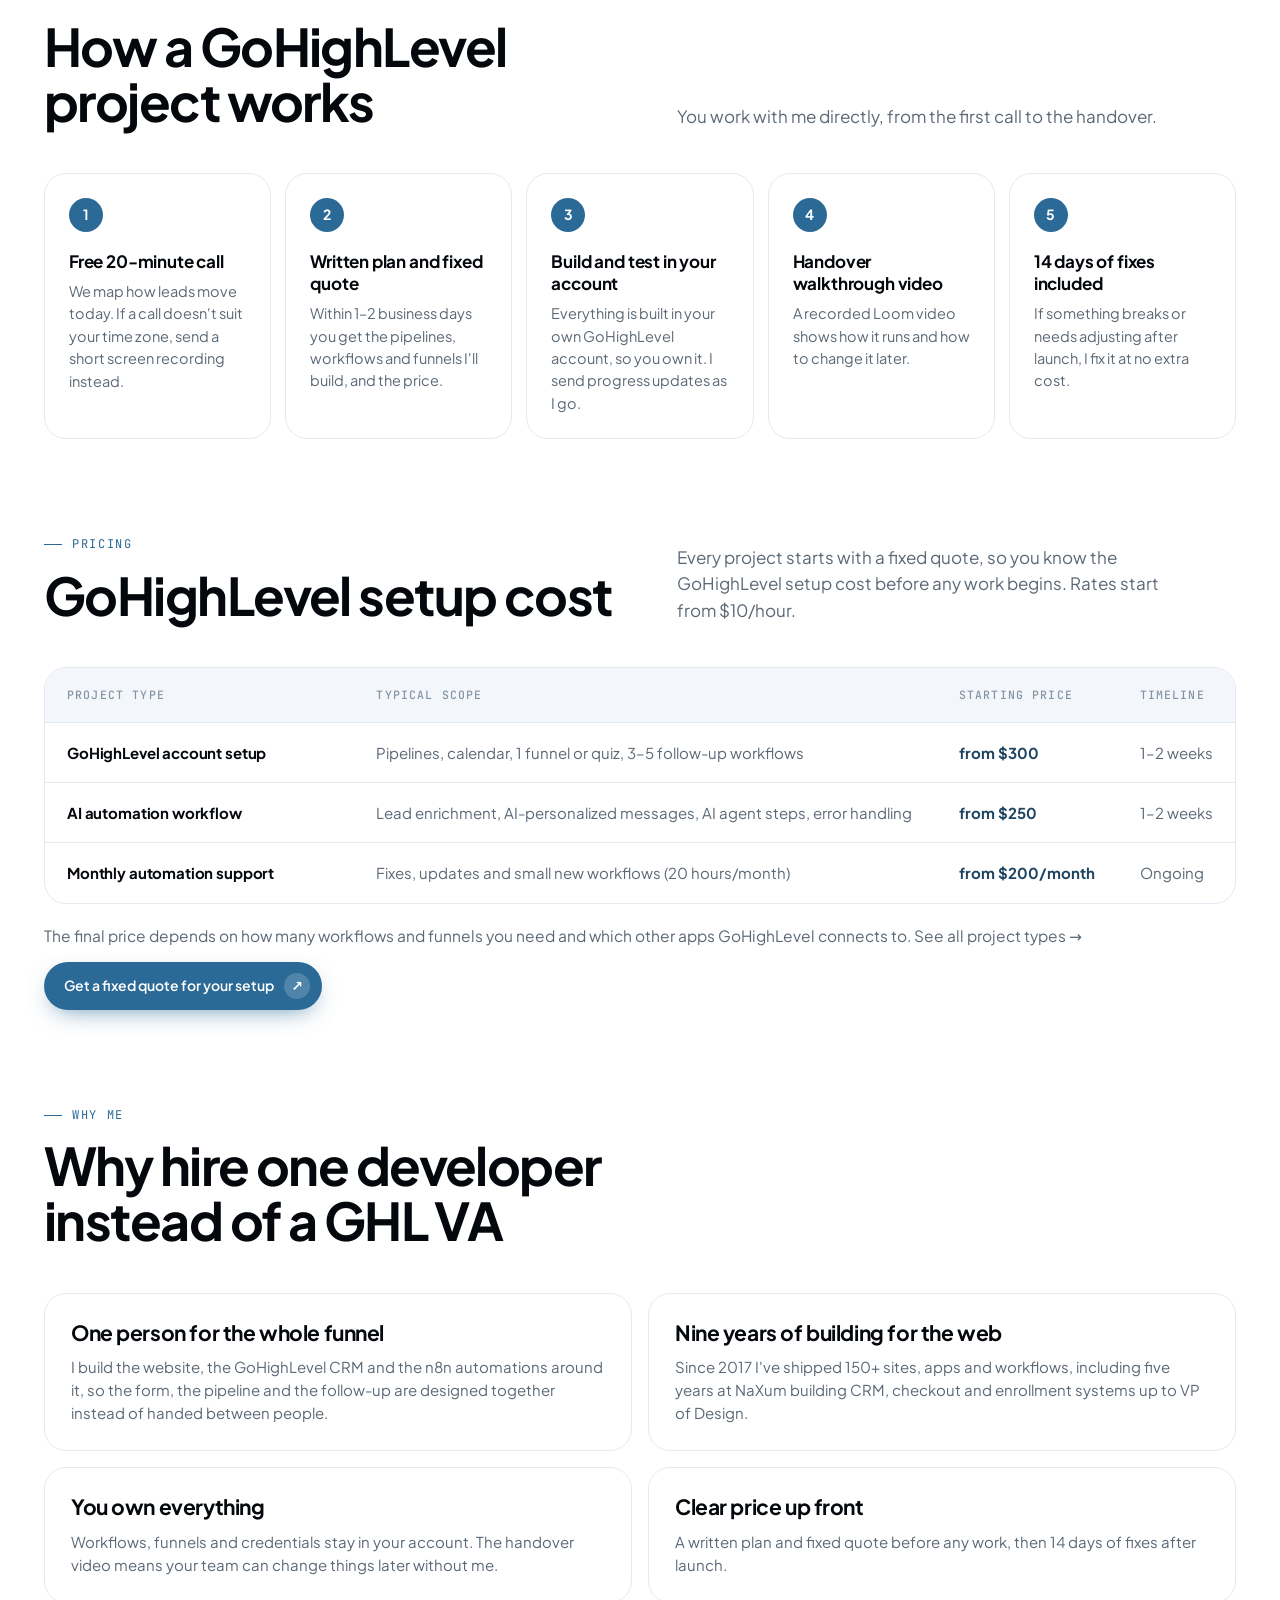
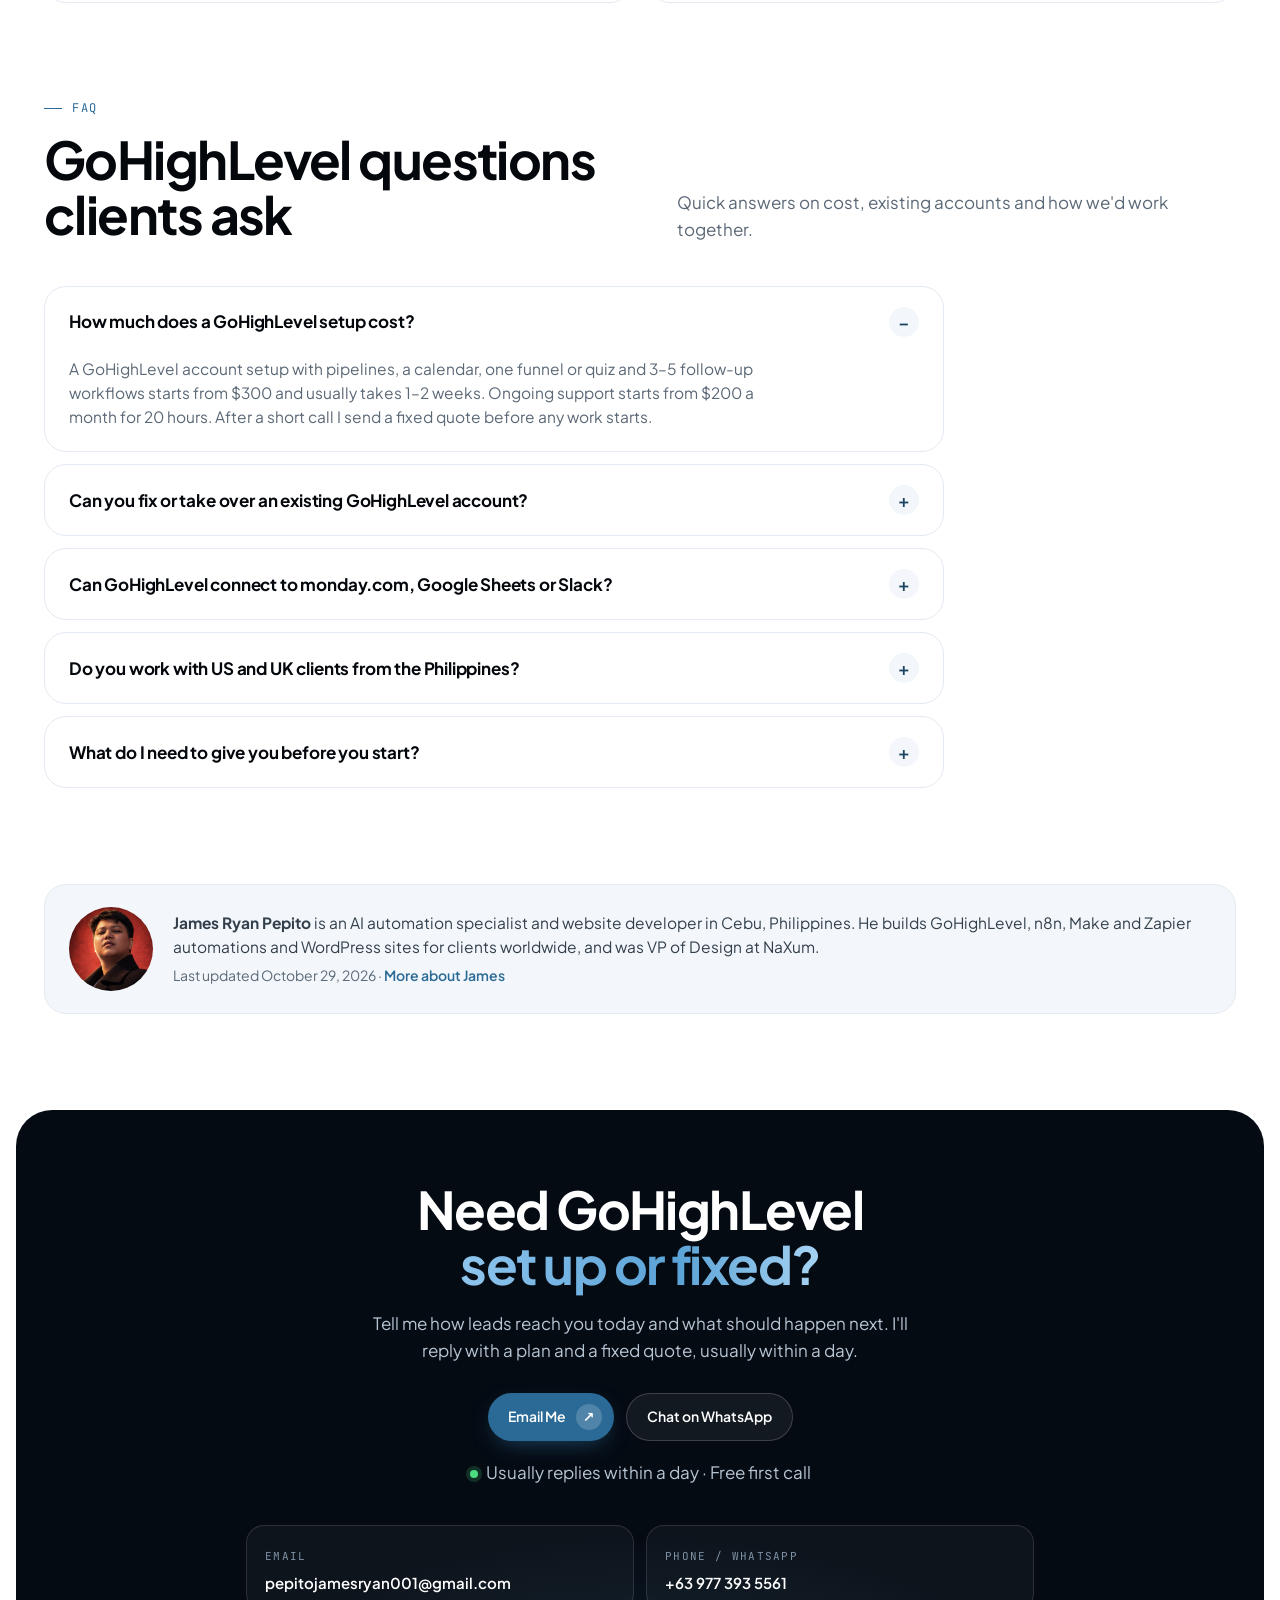
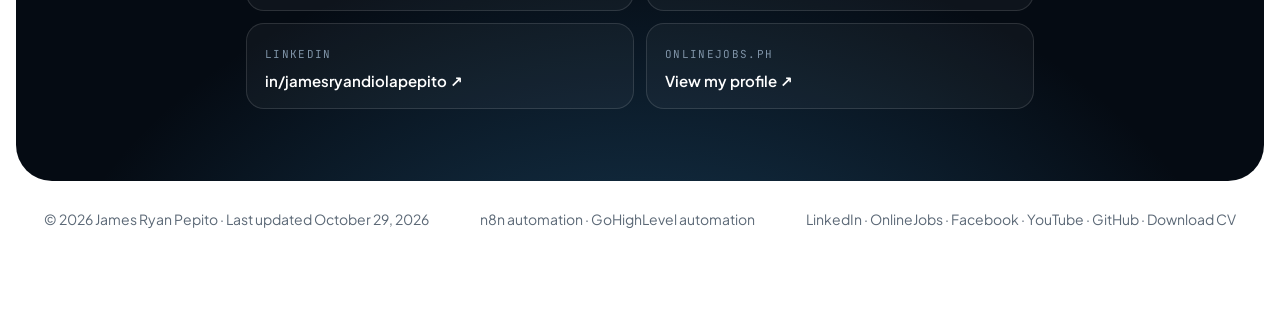
==== commit 9e921be9: "Match service pages to the homepage design Both service pages now use the homepage styles, menu (wit" ====
--- a/services/gohighlevel-automation/index.html
+++ b/services/gohighlevel-automation/index.html
@@ -12,7 +12,7 @@
 <meta property="og:url" content="https://jamesryanpepito-portfolio.netlify.app/services/gohighlevel-automation/">
 <meta property="og:type" content="website">
 <meta name="twitter:card" content="summary_large_image">
-<link rel="icon" href="/img/james-avatar-sm.webp">
+<link rel="icon" href="/img/james-avatar.webp">
 <link rel="preload" href="/fonts/plus-jakarta-sans-latin.woff2" as="font" type="font/woff2" crossorigin>
 <script type="application/ld+json">
 {
@@ -80,279 +80,550 @@
 }
 </script>
 <style>
-@font-face{font-family:"Plus Jakarta Sans";font-style:normal;font-weight:400 800;font-display:swap;src:url(/fonts/plus-jakarta-sans-latin.woff2) format("woff2")}
-@font-face{font-family:"JetBrains Mono";font-style:normal;font-weight:400 500;font-display:swap;src:url(/fonts/jetbrains-mono-latin.woff2) format("woff2")}
+@font-face{font-family:"Plus Jakarta Sans";font-style:normal;font-weight:400 800;font-display:swap;src:url(/fonts/plus-jakarta-sans-latin.woff2) format("woff2");unicode-range:U+0000-00FF,U+0131,U+0152-0153,U+02BB-02BC,U+02C6,U+02DA,U+02DC,U+0304,U+0308,U+0329,U+2000-206F,U+20AC,U+2122,U+2191,U+2193,U+2212,U+2215,U+FEFF,U+FFFD}
+@font-face{font-family:"JetBrains Mono";font-style:normal;font-weight:400 500;font-display:swap;src:url(/fonts/jetbrains-mono-latin.woff2) format("woff2");unicode-range:U+0000-00FF,U+0131,U+0152-0153,U+02BB-02BC,U+02C6,U+02DA,U+02DC,U+0304,U+0308,U+0329,U+2000-206F,U+20AC,U+2122,U+2191,U+2193,U+2212,U+2215,U+FEFF,U+FFFD}
 :root{
-  --bg:#ffffff;--surface:#f3f7fb;--card:#ffffff;--ink:#04080d;--muted:#5b6876;--line:#e3eaf1;
-  --navy:#050b13;--navy-2:#0b1828;--blue:#2b6a96;--blue-deep:#1d4460;--sky:#8ec5ee;
-  --radius-xl:36px;--radius:22px;
+  --bg:#ffffff;
+  --surface:#f3f7fb;
+  --card:#ffffff;
+  --ink:#04080d;
+  --muted:#5b6876;
+  --line:#e3eaf1;
+  --navy:#050b13;
+  --navy-2:#0b1828;
+  --blue:#2b6a96;
+  --blue-deep:#1d4460;
+  --sky:#8ec5ee;
+  --radius-xl:36px;
+  --radius:22px;
   --mono:"JetBrains Mono",ui-monospace,monospace;
   --sans:"Plus Jakarta Sans",ui-sans-serif,system-ui,sans-serif;
 }
 *{box-sizing:border-box;margin:0;padding:0}
 html{scroll-behavior:smooth;scroll-padding-top:84px}
-body{background:var(--bg);color:var(--ink);font-family:var(--sans);font-size:16px;line-height:1.65;-webkit-font-smoothing:antialiased}
+body{background:var(--bg);color:var(--ink);font-family:var(--sans);line-height:1.55;-webkit-font-smoothing:antialiased;overflow-x:hidden}
 img{max-width:100%;height:auto;display:block}
-a{color:var(--blue)}
-.wrap{max-width:1040px;margin:0 auto;padding:0 16px}
+a{color:inherit;text-decoration:none}
+.wrap{max-width:1240px;margin:0 auto;padding:0 16px}
 @media(min-width:768px){.wrap{padding:0 24px}}
 
-.nav{position:sticky;top:0;z-index:50;background:rgba(255,255,255,.9);backdrop-filter:blur(14px);-webkit-backdrop-filter:blur(14px);border-bottom:1px solid var(--line)}
-.nav .wrap{display:flex;align-items:center;justify-content:space-between;height:64px;gap:16px}
-.brand{display:flex;align-items:center;gap:10px;font-weight:800;letter-spacing:-.02em;font-size:18px;color:var(--ink);text-decoration:none}
-.brand img{width:34px;height:34px;border-radius:50%}
-.brand b{color:var(--blue)}
-.links{display:none;gap:24px;font-size:14px;font-weight:500}
-.links a{color:#26323e;text-decoration:none}
+/* ---------- nav ---------- */
+.nav{position:sticky;top:0;z-index:50;background:rgba(255,255,255,.82);backdrop-filter:blur(14px);-webkit-backdrop-filter:blur(14px)}
+.nav .wrap{display:flex;align-items:center;justify-content:space-between;height:68px;gap:16px}
+.brand{display:flex;align-items:center;gap:10px;font-weight:800;letter-spacing:-.02em;font-size:18px}
+.brand img{width:34px;height:34px;border-radius:50%;object-fit:cover;background:var(--surface)}
+.brand span b{color:var(--blue)}
+.links{display:none;gap:24px;font-size:14px;font-weight:500;color:#26323e}
 .links a:hover{color:var(--blue)}
-@media(min-width:860px){.links{display:flex}}
-
-.btn{display:inline-flex;align-items:center;gap:8px;border-radius:9999px;font-weight:600;font-size:15px;padding:12px 22px;text-decoration:none;white-space:nowrap}
+.nav-cta{display:flex;gap:8px;align-items:center}
+@media(min-width:1180px){.links{display:flex}}
+.menu-btn{display:inline-flex;width:40px;height:40px;border-radius:50%;border:1px solid var(--line);background:#fff;align-items:center;justify-content:center;cursor:pointer}
+@media(min-width:1180px){.menu-btn{display:none}}
+.mobile-menu{display:none;border-top:1px solid var(--line);background:#fff}
+.mobile-menu.open{display:block}
+.mobile-menu a{display:block;padding:14px 16px;border-bottom:1px solid var(--line);font-weight:500}
+
+/* ---------- buttons ---------- */
+.btn{display:inline-flex;align-items:center;gap:10px;border-radius:9999px;font-weight:600;font-size:14px;padding:11px 12px 11px 20px;transition:transform .15s,background .15s,box-shadow .15s;white-space:nowrap}
+.btn:hover{transform:translateY(-1px)}
+.btn .ic{width:26px;height:26px;border-radius:50%;display:inline-flex;align-items:center;justify-content:center;background:rgba(255,255,255,.18)}
 .btn-primary{background:var(--blue);color:#fff;box-shadow:0 8px 24px -10px rgba(43,106,150,.8)}
 .btn-primary:hover{background:#245b81}
-.btn-ghost{background:#fff;color:var(--blue-deep);border:1px solid var(--line)}
-
-.crumbs{font-size:14px;color:var(--muted);padding:20px 0 0}
-.crumbs a{color:var(--muted)}
-.crumbs ol{list-style:none;display:flex;flex-wrap:wrap;gap:6px}
-.crumbs li+li::before{content:"›";margin-right:6px}
-
-.hero{background:linear-gradient(160deg,var(--navy) 0%,var(--navy-2) 100%);color:#fff;border-radius:var(--radius-xl);padding:40px 24px;margin:16px 0 48px}
-@media(min-width:768px){.hero{padding:56px 48px}}
-.eyebrow{font-family:var(--mono);font-size:13px;letter-spacing:.08em;text-transform:uppercase;color:var(--sky)}
-.hero h1{font-size:clamp(30px,5vw,48px);line-height:1.12;letter-spacing:-.03em;margin:12px 0 16px}
-.hero p{color:#c9d6e3;font-size:18px;max-width:720px}
-.hero .ctas{display:flex;flex-wrap:wrap;gap:12px;margin-top:24px}
-.hero .facts{display:flex;flex-wrap:wrap;gap:8px 20px;margin-top:24px;font-size:14px;color:#c9d6e3;list-style:none}
-.hero .facts li::before{content:"✓ ";color:var(--sky)}
-
-section{margin:0 0 56px}
-h2{font-size:clamp(24px,3.4vw,32px);line-height:1.2;letter-spacing:-.02em;margin:0 0 14px}
-h3{font-size:19px;line-height:1.3;margin:0 0 8px}
-p{margin:0 0 14px}
-.lead{font-size:18px;color:#26323e;max-width:760px}
-.muted{color:var(--muted)}
-
+.btn-ghost{background:#fff;color:var(--blue-deep);border:1px solid var(--line);padding:11px 20px}
+.btn-dark{background:rgba(255,255,255,.06);color:#fff;border:1px solid rgba(255,255,255,.18);padding:11px 20px}
+.btn-dark:hover{background:rgba(255,255,255,.12)}
+.hide-sm{display:none}
+@media(max-width:479px){.hide-xs{display:none}}
+@media(min-width:640px){.hide-sm{display:inline-flex}}
+
+/* ---------- hero ---------- */
+.hero{margin:4px 8px 0;border-radius:var(--radius-xl);background:var(--navy);color:#fff;position:relative;overflow:hidden;isolation:isolate}
+@media(min-width:768px){.hero{margin:4px 16px 0}}
+.hero::before{content:"";position:absolute;inset:-20% -10% auto;height:80%;background:radial-gradient(ellipse at 50% 0%,rgba(43,106,150,.55),rgba(43,106,150,0) 60%);z-index:-1}
+.hero::after{content:"";position:absolute;inset:0;background-image:linear-gradient(rgba(255,255,255,.035) 1px,transparent 1px),linear-gradient(90deg,rgba(255,255,255,.035) 1px,transparent 1px);background-size:56px 56px;mask-image:radial-gradient(ellipse at 50% 30%,#000 20%,transparent 70%);z-index:-1}
+.hero-inner{text-align:center;padding:64px 16px 40px;max-width:940px;margin:0 auto}
+@media(min-width:768px){.hero-inner{padding:92px 24px 48px}}
+.chip{display:inline-flex;align-items:center;gap:10px;font-size:13px;padding:6px 14px 6px 6px;border-radius:9999px;background:rgba(255,255,255,.06);border:1px solid rgba(255,255,255,.14);color:#d7e4ef}
+.chip img{width:26px;height:26px;border-radius:50%;object-fit:cover;background:#1b2a3a}
+.dot{width:8px;height:8px;border-radius:50%;background:#4ade80;box-shadow:0 0 0 4px rgba(74,222,128,.18)}
+.hero h1{font-size:clamp(36px,6.4vw,74px);line-height:1.04;letter-spacing:-.035em;font-weight:700;margin:26px 0 20px}
+.grad{background:linear-gradient(90deg,#8ec5ee,#5aa2d6 60%,#a7d3f3);-webkit-background-clip:text;background-clip:text;color:transparent}
+.hero p.lead{font-size:clamp(16px,1.6vw,18px);color:#b7c5d3;max-width:660px;margin:0 auto}
+.checks{display:flex;flex-wrap:wrap;justify-content:center;gap:10px 26px;margin:26px 0 30px;font-size:14px;color:#d7e4ef}
+.checks span::before{content:"✓";color:var(--sky);margin-right:8px}
+.hero-ctas{display:flex;gap:12px;justify-content:center;flex-wrap:wrap}
+.hero-stats{display:flex;flex-wrap:wrap;justify-content:center;gap:8px 28px;margin-top:38px;font-family:var(--mono);font-size:12px;letter-spacing:.12em;color:#7f93a7;text-transform:uppercase}
+.hero-stats span::before{content:"•";margin-right:10px;color:#3c5a75}
+
+/* automation feed (marquee) */
+.feed{position:relative;margin-top:8px;padding:18px 0 34px;mask-image:linear-gradient(90deg,transparent,#000 12%,#000 88%,transparent)}
+.feed-row{display:flex;gap:12px;width:max-content;animation:slide 48s linear infinite}
+.feed-row.rev{animation-direction:reverse;margin-top:12px;animation-duration:56s}
+@keyframes slide{to{transform:translateX(-50%)}}
+@media(prefers-reduced-motion:reduce){.feed-row{animation:none}}
+.ev{font-family:var(--mono);font-size:12.5px;padding:9px 14px;border-radius:12px;background:rgba(255,255,255,.04);border:1px solid rgba(255,255,255,.09);color:#cfe0ee;white-space:nowrap}
+.ev b{color:var(--sky);font-weight:500;margin-right:6px}
+.tools{border-top:1px solid rgba(255,255,255,.08);padding:22px 16px 28px;display:flex;flex-wrap:wrap;justify-content:center;gap:10px 34px;font-weight:700;font-size:17px;color:#6f8396;letter-spacing:-.01em}
+.tools span{opacity:.9}
+
+/* ---------- sections ---------- */
+section{padding:96px 0 0}
+.eyebrow{font-family:var(--mono);font-size:12px;letter-spacing:.14em;text-transform:uppercase;color:var(--blue);margin-bottom:14px;display:flex;align-items:center;gap:10px}
+.eyebrow::before{content:"";width:18px;height:1px;background:var(--blue)}
+h2{font-size:clamp(32px,4.4vw,52px);line-height:1.06;letter-spacing:-.03em;font-weight:700}
+h2 .soft{color:#9aa8b6}
+.sec-head{display:grid;gap:18px;margin-bottom:44px}
+@media(min-width:900px){.sec-head{grid-template-columns:1.1fr 1fr;align-items:end}}
+.sec-head p{color:var(--muted);font-size:17px;max-width:520px}
+
+/* panel = big rounded tinted block like naxum */
+.panel{background:linear-gradient(180deg,#eef4fa,#f7fafd 40%,#fff);border-radius:var(--radius-xl);padding:56px 16px}
+@media(min-width:768px){.panel{padding:72px 48px}}
+
+/* services */
+.svc{display:grid;gap:16px}
+@media(min-width:720px){.svc{grid-template-columns:repeat(2,1fr)}}
+.card{background:var(--card);border:1px solid var(--line);border-radius:var(--radius);padding:26px;transition:box-shadow .2s,transform .2s}
+.card:hover{box-shadow:0 18px 40px -24px rgba(16,40,64,.35);transform:translateY(-2px)}
+.num{width:30px;height:30px;border-radius:50%;background:var(--blue-deep);color:#fff;font-size:13px;font-weight:700;display:flex;align-items:center;justify-content:center;margin-bottom:22px}
+.card h3{font-size:21px;letter-spacing:-.02em;line-height:1.2;margin-bottom:10px}
+.card p{color:var(--muted);font-size:15px}
+.tags{display:flex;flex-wrap:wrap;gap:6px;margin-top:18px}
+.tag{font-family:var(--mono);font-size:11.5px;padding:4px 9px;border-radius:8px;background:var(--surface);color:var(--blue-deep);border:1px solid #e1e9f1}
+
+/* stats */
+.stats{display:grid;grid-template-columns:repeat(2,1fr);gap:16px;margin-top:16px}
+@media(min-width:900px){.stats{grid-template-columns:repeat(4,1fr)}}
+.stat{background:#fff;border:1px solid var(--line);border-radius:var(--radius);padding:24px}
+.stat strong{display:block;font-size:clamp(30px,3.4vw,40px);letter-spacing:-.03em;line-height:1}
+.stat strong em{font-style:normal;color:var(--blue);font-size:.6em;font-weight:600;margin-left:4px}
+.stat span{color:var(--muted);font-size:14px;margin-top:8px;display:block}
+
+/* about */
+.about{display:grid;gap:40px;align-items:center}
+@media(min-width:900px){.about{grid-template-columns:.85fr 1.15fr;gap:64px}}
+.portrait{position:relative;border-radius:var(--radius-xl);background:radial-gradient(circle at 50% 30%,#2b6a96,#0b1828 72%);aspect-ratio:4/5;overflow:hidden;max-width:420px;width:100%;margin:0 auto}
+.portrait img{width:100%;height:100%;object-fit:cover;object-position:center 20%}
+.badge{position:absolute;left:16px;bottom:16px;right:16px;background:rgba(255,255,255,.92);backdrop-filter:blur(8px);border-radius:16px;padding:12px 16px;display:flex;justify-content:space-between;align-items:center;font-size:13px;gap:10px}
+.badge b{display:block;font-size:15px}
+.about p{color:var(--muted);font-size:17px;margin-bottom:16px}
+.facts{display:grid;grid-template-columns:1fr;gap:12px;margin:26px 0}
+@media(min-width:560px){.facts{grid-template-columns:repeat(2,1fr)}}
+.fact{border:1px solid var(--line);border-radius:16px;padding:14px 16px}
+.fact small{font-family:var(--mono);font-size:11px;letter-spacing:.1em;text-transform:uppercase;color:#8494a4}
+.fact div{font-weight:600;font-size:15px;word-break:break-word}
+
+/* experience */
+.timeline{display:grid;gap:14px}
+.job{display:grid;gap:10px;background:#fff;border:1px solid var(--line);border-radius:var(--radius);padding:24px}
+@media(min-width:820px){.job{grid-template-columns:180px 1fr auto;gap:28px;align-items:start;padding:28px 32px}}
+.when{font-family:var(--mono);font-size:13px;color:var(--blue)}
+.job h3{font-size:20px;letter-spacing:-.02em}
+.job .role{color:var(--muted);font-size:14.5px;margin:2px 0 10px}
+.job ul{list-style:none;display:grid;gap:6px;color:#33404c;font-size:15px}
+.job li{padding-left:18px;position:relative}
+.job li::before{content:"";position:absolute;left:0;top:10px;width:6px;height:6px;border-radius:50%;background:var(--sky)}
+.pill{font-family:var(--mono);font-size:11px;padding:5px 10px;border-radius:9999px;background:var(--surface);color:var(--blue-deep);white-space:nowrap;justify-self:start}
+.demo{display:inline-flex;align-items:center;margin-top:16px;font-size:14px;font-weight:600;color:var(--blue);padding:8px 14px;border-radius:9999px;background:var(--surface);border:1px solid #e1e9f1}
+.demo:hover{background:#e6eef6}
+.proj .play{position:absolute;inset:0;display:flex;align-items:center;justify-content:center}
+.proj .play span{width:58px;height:58px;border-radius:50%;background:rgba(5,11,19,.78);color:#fff;font-size:20px;display:flex;align-items:center;justify-content:center;padding-left:4px;box-shadow:0 8px 24px rgba(0,0,0,.35)}
+.pill.now{background:#e7f8ee;color:#16794a}
+
+/* work */
+.filters{display:flex;gap:8px;flex-wrap:wrap;margin-bottom:24px}
+.filters button{font:inherit;font-size:14px;font-weight:600;padding:9px 16px;border-radius:9999px;border:1px solid var(--line);background:#fff;color:#33404c;cursor:pointer}
+.filters button.on{background:var(--navy);color:#fff;border-color:var(--navy)}
 .grid{display:grid;gap:16px}
-@media(min-width:720px){.grid-2{grid-template-columns:1fr 1fr}}
-.card{background:var(--card);border:1px solid var(--line);border-radius:var(--radius);padding:22px}
-.card ul{padding-left:18px;margin:8px 0 0}
-.card li{margin:4px 0}
-.tags{display:flex;flex-wrap:wrap;gap:6px;margin-top:12px;list-style:none;padding:0}
-.tags li{font-family:var(--mono);font-size:12px;background:var(--surface);border:1px solid var(--line);border-radius:9999px;padding:3px 10px}
-
-.case{background:var(--surface);border-radius:var(--radius-xl);padding:24px}
-@media(min-width:768px){.case{padding:36px}}
-.video{position:relative;aspect-ratio:16/9;border-radius:16px;overflow:hidden;background:#000;margin:0 0 20px}
-.video iframe{position:absolute;inset:0;width:100%;height:100%;border:0}
-.yt-lite{position:absolute;inset:0;display:block;cursor:pointer}
+@media(min-width:640px){.grid{grid-template-columns:repeat(2,1fr)}}
+@media(min-width:1020px){.grid{grid-template-columns:repeat(3,1fr)}}
+.proj{background:#fff;border:1px solid var(--line);border-radius:var(--radius);overflow:hidden;display:flex;flex-direction:column;transition:box-shadow .2s,transform .2s}
+.proj:hover{box-shadow:0 22px 44px -26px rgba(16,40,64,.45);transform:translateY(-3px)}
+.proj .shot{aspect-ratio:16/10;background:var(--surface);overflow:hidden;border-bottom:1px solid var(--line)}
+.proj .shot img{width:100%;height:100%;object-fit:cover;object-position:top;transition:transform .5s}
+.proj:hover .shot img{transform:scale(1.04)}
+.proj .body{padding:18px 20px 20px;display:flex;flex-direction:column;gap:6px;flex:1}
+.proj h3{font-size:17px;letter-spacing:-.01em;display:flex;justify-content:space-between;gap:10px}
+.proj h3 .arrow{color:var(--blue);flex:none}
+.proj p{color:var(--muted);font-size:14px}
+.proj .tags{margin-top:auto;padding-top:10px}
+.proj[hidden]{display:none}
+.yt{margin-top:20px;display:flex;flex-wrap:wrap;align-items:center;gap:16px 20px;padding:20px 22px;border-radius:var(--radius);background:var(--navy);color:#fff;transition:transform .2s}
+.yt:hover{transform:translateY(-2px)}
+.yt-ic{width:48px;height:48px;border-radius:14px;background:#ff0033;display:flex;align-items:center;justify-content:center;font-size:18px;padding-left:3px;flex:none}
+.yt-txt{flex:1;min-width:200px}
+.yt-txt b{display:block;font-size:17px;letter-spacing:-.01em}
+.yt-txt span{color:#b7c5d3;font-size:14px}
+
+/* skills */
+.skills{display:grid;gap:16px}
+@media(min-width:820px){.skills{grid-template-columns:repeat(3,1fr)}}
+.skills .card h3{font-size:17px;margin-bottom:14px}
+.bar{margin-top:14px}
+.bar div{display:flex;justify-content:space-between;font-size:14px;font-weight:600;margin-bottom:6px}
+.bar i{display:block;height:6px;border-radius:9999px;background:var(--surface);overflow:hidden}
+.bar i::after{content:"";display:block;height:100%;width:var(--w);background:linear-gradient(90deg,var(--blue-deep),var(--blue))}
+
+/* education */
+.edu{display:grid;gap:16px;margin-top:16px}
+@media(min-width:820px){.edu{grid-template-columns:repeat(3,1fr)}}
+
+/* testimonials */
+.quotes{display:grid;gap:16px}
+@media(min-width:820px){.quotes{grid-template-columns:repeat(2,1fr)}}
+.quote{background:#fff;border:1px solid var(--line);border-radius:var(--radius);padding:28px;display:flex;flex-direction:column;gap:20px}
+.quote blockquote{font-size:16.5px;line-height:1.6;color:#1f2a35}
+.quote blockquote::before{content:"“";display:block;font-size:48px;line-height:.6;color:var(--sky);margin-bottom:10px;font-weight:700}
+.who{display:flex;align-items:center;gap:12px;margin-top:auto}
+.who img{width:44px;height:44px;border-radius:50%;object-fit:cover;background:var(--surface)}
+.who b{display:block;font-size:15px}
+.who span{font-size:13px;color:var(--muted)}
+.mini{display:grid;gap:12px;margin-top:16px}
+@media(min-width:820px){.mini{grid-template-columns:repeat(4,1fr)}}
+.mini .card{padding:20px}
+.mini .card p{color:#33404c;font-size:14px}
+.mini .card small{display:block;margin-top:12px;font-family:var(--mono);font-size:11.5px;color:#8494a4}
+
+/* hero extras */
+.kw{font-family:var(--mono);font-size:12.5px;letter-spacing:.14em;text-transform:uppercase;color:var(--sky);margin-top:26px}
+.kw + h1{margin-top:12px}
+.proof{margin:16px auto 0;max-width:640px;font-size:14.5px;color:#d7e4ef;background:rgba(255,255,255,.05);border:1px solid rgba(255,255,255,.12);border-radius:14px;padding:10px 16px}
+.proof b{color:var(--sky);font-weight:600}
+.proof a{color:var(--sky);white-space:nowrap;display:inline-block;padding:12px 4px;margin:-12px 0}
+.sec-head .sub{font-size:clamp(20px,2.2vw,26px);font-weight:600;letter-spacing:-.02em;color:#9aa8b6;margin-top:10px;max-width:none}
+
+/* service card extras */
+.dl{list-style:none;display:grid;gap:7px;margin-top:16px;font-size:14.5px;color:#33404c}
+.dl li{padding-left:18px;position:relative}
+.dl li::before{content:"";position:absolute;left:0;top:9px;width:6px;height:6px;border-radius:50%;background:var(--sky)}
+.more{display:inline-block;margin-top:8px;padding:12px 0;font-size:14px;font-weight:600;color:var(--blue)}
+.more:hover{text-decoration:underline}
+.h3link{color:inherit}
+.h3link:hover{color:var(--blue)}
+
+/* case studies */
+.cases{display:grid;gap:20px}
+.case{display:grid;gap:0;background:#fff;border:1px solid var(--line);border-radius:var(--radius);overflow:hidden}
+@media(min-width:960px){.case{grid-template-columns:1.05fr 1fr}.case:nth-child(even) .media{order:2}}
+.case .media{position:relative;aspect-ratio:16/9;background:var(--navy);display:block}
+@media(min-width:960px){.case .media{aspect-ratio:auto;min-height:100%}}
+.case iframe,.case .media img{position:absolute;inset:0;width:100%;height:100%;border:0;object-fit:cover;object-position:top}
+.case-body{padding:26px}
+@media(min-width:768px){.case-body{padding:32px 36px}}
+.case-meta{font-family:var(--mono);font-size:12px;color:var(--blue);letter-spacing:.04em;margin-bottom:10px}
+.case h3{font-size:clamp(19px,2vw,23px);letter-spacing:-.02em;line-height:1.25;margin-bottom:14px}
+.case p{color:#33404c;font-size:15.5px;margin-bottom:10px}
+.case p b{color:var(--ink)}
+.case p a{color:var(--blue);font-weight:600}
+.yt-lite{position:absolute;inset:0;display:block;cursor:pointer;background:var(--navy)}
 .yt-lite img{width:100%;height:100%;object-fit:cover}
 .yt-play{position:absolute;left:50%;top:50%;transform:translate(-50%,-50%);width:68px;height:48px;border-radius:14px;background:#ff0033;color:#fff;display:flex;align-items:center;justify-content:center;font-size:20px;padding-left:3px;box-shadow:0 8px 24px rgba(0,0,0,.35);transition:transform .15s}
 .yt-lite:hover .yt-play{transform:translate(-50%,-50%) scale(1.08)}
 .sr{position:absolute;width:1px;height:1px;overflow:hidden;clip:rect(0 0 0 0);white-space:nowrap}
-.shot{aspect-ratio:800/350;width:100%;object-fit:cover;border-radius:16px;border:1px solid var(--line);margin:8px 0 16px}
-.case dl{display:grid;gap:12px;margin:0 0 16px}
-.case dt{font-weight:700}
-.case dd{margin:0}
-
-ol.steps{list-style:none;counter-reset:s;display:grid;gap:12px;padding:0}
-ol.steps li{counter-increment:s;background:var(--card);border:1px solid var(--line);border-radius:var(--radius);padding:18px 18px 18px 64px;position:relative}
-ol.steps li::before{content:counter(s);position:absolute;left:18px;top:16px;width:32px;height:32px;border-radius:50%;background:var(--blue);color:#fff;font-weight:700;display:flex;align-items:center;justify-content:center}
-
-.table-wrap{overflow-x:auto;border:1px solid var(--line);border-radius:var(--radius)}
-table{width:100%;border-collapse:collapse;min-width:560px;font-size:15px}
-th,td{text-align:left;padding:14px 16px;border-bottom:1px solid var(--line);vertical-align:top}
-th{background:var(--surface);font-weight:700}
-tr:last-child td{border-bottom:0}
-
-details{border:1px solid var(--line);border-radius:16px;padding:0 18px;margin:0 0 10px;background:var(--card)}
-summary{cursor:pointer;font-weight:700;padding:16px 0;list-style-position:outside}
-details p{padding:0 0 16px;margin:0}
-
-.author{display:flex;gap:16px;align-items:flex-start;background:var(--surface);border-radius:var(--radius);padding:20px}
-.author img{width:72px;height:auto;aspect-ratio:308/461;object-fit:cover;border-radius:12px;flex:none}
-
-.cta{background:linear-gradient(160deg,var(--navy) 0%,var(--navy-2) 100%);color:#fff;border-radius:var(--radius-xl);padding:40px 24px;text-align:center}
-.cta p{color:#c9d6e3;max-width:600px;margin:0 auto 20px}
-.cta .ctas{display:flex;flex-wrap:wrap;gap:12px;justify-content:center}
-
-footer{border-top:1px solid var(--line);padding:24px 0 40px;font-size:14px;color:var(--muted)}
-footer .wrap{display:flex;flex-wrap:wrap;gap:8px 24px;justify-content:space-between}
-footer a{color:var(--muted)}
+.resp{margin-top:16px;font-size:14px;color:#9fb2c4}
+.resp .dot{display:inline-block;margin-right:8px;vertical-align:middle}
+
+/* process */
+.steps{list-style:none;display:grid;gap:14px}
+@media(min-width:720px){.steps{grid-template-columns:repeat(2,1fr)}}
+@media(min-width:1100px){.steps{grid-template-columns:repeat(5,1fr)}}
+.steps li{background:#fff;border:1px solid var(--line);border-radius:var(--radius);padding:24px;position:relative}
+.step-n{width:34px;height:34px;border-radius:50%;background:var(--blue);color:#fff;font-weight:700;font-size:14px;display:flex;align-items:center;justify-content:center;margin-bottom:18px}
+.steps h3{font-size:17px;letter-spacing:-.01em;line-height:1.3;margin-bottom:8px}
+.steps p{color:var(--muted);font-size:14.5px}
+
+/* pricing */
+.price-wrap{background:#fff;border:1px solid var(--line);border-radius:var(--radius);overflow:hidden}
+.prices{width:100%;border-collapse:collapse;font-size:15px}
+.prices th,.prices td{text-align:left;padding:18px 22px;border-bottom:1px solid var(--line);vertical-align:top}
+.prices thead th{font-family:var(--mono);font-size:11.5px;letter-spacing:.1em;text-transform:uppercase;color:#8494a4;font-weight:500;background:var(--surface)}
+.prices tbody tr:last-child th,.prices tbody tr:last-child td{border-bottom:0}
+.prices tbody th{font-weight:700;letter-spacing:-.01em;width:26%}
+.prices td{color:var(--muted)}
+.prices .amt{color:var(--blue-deep);font-weight:700;white-space:nowrap}
+.prices td:last-child{white-space:nowrap}
+@media(max-width:759px){
+  .prices thead{display:none}
+  .prices tr{display:grid;grid-template-columns:1fr auto;gap:4px 12px;padding:18px 20px;border-bottom:1px solid var(--line)}
+  .prices tbody tr:last-child{border-bottom:0}
+  .prices th,.prices td{padding:0;border:0}
+  .prices tbody th{width:auto;grid-column:1;font-size:16px}
+  .prices .amt{grid-column:2;grid-row:1;text-align:right}
+  .prices td:nth-of-type(1){grid-column:1/-1;font-size:14.5px}
+  .prices td:nth-of-type(3){grid-column:1/-1;font-family:var(--mono);font-size:12.5px;color:var(--blue)}
+  .prices td:nth-of-type(3)::before{content:"Timeline: "}
+}
+.price-cta{display:flex;flex-wrap:wrap;align-items:center;justify-content:space-between;gap:14px 24px;margin-top:20px}
+.price-cta p{color:var(--muted);font-size:15.5px}
+
+/* faq */
+.faq{display:grid;gap:12px;max-width:900px}
+.faq details{background:#fff;border:1px solid var(--line);border-radius:var(--radius);padding:0 24px}
+.faq summary{list-style:none;cursor:pointer;display:flex;justify-content:space-between;align-items:center;gap:16px;padding:20px 0}
+.faq summary::-webkit-details-marker{display:none}
+.faq summary::after{content:"+";flex:none;width:30px;height:30px;border-radius:50%;background:var(--surface);color:var(--blue-deep);display:flex;align-items:center;justify-content:center;font-size:18px;font-weight:600}
+.faq details[open] summary::after{content:"−"}
+.faq h3{font-size:17px;letter-spacing:-.01em;line-height:1.35}
+.faq p{color:var(--muted);font-size:15.5px;padding:0 0 22px;max-width:720px}
+
+/* contact */
+.contact{margin:96px 8px 0;border-radius:var(--radius-xl);background:var(--navy);color:#fff;position:relative;overflow:hidden;isolation:isolate}
+@media(min-width:768px){.contact{margin:96px 16px 0}}
+.contact::before{content:"";position:absolute;inset:auto -10% -40%;height:90%;background:radial-gradient(ellipse at 50% 100%,rgba(43,106,150,.6),transparent 60%);z-index:-1}
+.contact .in{padding:72px 16px;text-align:center;max-width:820px;margin:0 auto}
+.contact h2{color:#fff}
+.contact p{color:#b7c5d3;font-size:17px;margin:18px auto 30px;max-width:560px}
+.cgrid{display:grid;gap:12px;margin-top:40px;text-align:left}
+@media(min-width:720px){.cgrid{grid-template-columns:repeat(2,1fr)}}
+.cbox{border:1px solid rgba(255,255,255,.12);background:rgba(255,255,255,.04);border-radius:18px;padding:16px 18px;transition:background .2s}
+.cbox:hover{background:rgba(255,255,255,.08)}
+.cbox small{font-family:var(--mono);font-size:11px;letter-spacing:.12em;color:#7f93a7;text-transform:uppercase}
+.cbox div{font-weight:600;font-size:15px;margin-top:4px;word-break:break-word}
+footer{padding:28px 0 92px;color:var(--muted);font-size:14px}
+footer .wrap{display:flex;flex-wrap:wrap;justify-content:space-between;gap:12px}
+footer a:hover{color:var(--blue)}
+.to-top{position:fixed;right:16px;bottom:16px;z-index:60;width:48px;height:48px;border-radius:50%;border:0;background:var(--blue);color:#fff;font-size:20px;cursor:pointer;box-shadow:0 10px 26px -10px rgba(43,106,150,.9);display:flex;align-items:center;justify-content:center;opacity:0;transform:translateY(12px);pointer-events:none;transition:opacity .25s,transform .25s,background .15s}
+.to-top.show{opacity:1;transform:none;pointer-events:auto;z-index:999999999999 !important}
+.to-top:hover{background:#245b81}
+@media(min-width:768px){.to-top{right:28px;bottom:28px}}
+.reveal{opacity:0;transform:translateY(18px);transition:opacity .7s ease,transform .7s ease}
+.reveal.in{opacity:1;transform:none}
+@media(prefers-reduced-motion:reduce){.reveal{opacity:1;transform:none}}
+
+/* service pages */
+.crumbs{font-size:13.5px;color:var(--muted);padding:14px 0 10px}
+.crumbs ol{list-style:none;display:flex;flex-wrap:wrap;gap:6px}
+.crumbs li+li::before{content:"›";margin-right:6px;color:#9aa8b6}
+.crumbs a:hover{color:var(--blue)}
+.hero-inner .lead{max-width:720px}
+.svc .card ul.tags{list-style:none}
+.case p.links{margin-top:6px}
+.prose{max-width:760px;color:#33404c;font-size:17px}
+.prose p{margin-bottom:14px}
+.prose a{color:var(--blue);font-weight:600}
+.author{display:flex;gap:20px;align-items:center;background:var(--surface);border:1px solid var(--line);border-radius:var(--radius);padding:22px 24px}
+.author img{width:84px;height:84px;border-radius:50%;object-fit:cover;flex:none;object-position:center 20%}
+.author p{color:#33404c;font-size:15.5px}
+.author .muted{color:var(--muted);font-size:14px;margin-top:6px}
+.author a{color:var(--blue);font-weight:600}
+@media(max-width:559px){.author{flex-direction:column;align-items:flex-start}}
 </style>
 </head>
 <body>
+
 <header class="nav">
   <div class="wrap">
     <a href="/" class="brand"><img src="/img/james-avatar-sm.webp" width="96" height="96" alt=""><span>James<b>.</b></span></a>
-    <nav class="links" aria-label="Main">
+    <nav class="links">
       <a href="/#services">Services</a>
       <a href="/#results">Results</a>
       <a href="/#pricing">Pricing</a>
+      <a href="/#about">About</a>
+      <a href="/#experience">Experience</a>
+      <a href="/#work">Work</a>
       <a href="/#reviews">Reviews</a>
       <a href="/#faq">FAQ</a>
     </nav>
-    <a class="btn btn-primary" href="/#contact">Hire Me ↗</a>
+    <div class="nav-cta">
+      <a class="btn btn-ghost hide-sm" href="/James-Ryan-Pepito-CV.pdf" download>Download CV</a>
+      <a class="btn btn-primary" href="/#contact">Hire Me <span class="ic">↗</span></a>
+      <button class="menu-btn" aria-label="Open menu" aria-expanded="false" id="menuBtn">☰</button>
+    </div>
+  </div>
+  <div class="mobile-menu" id="mobileMenu">
+    <a href="/#services">Services</a><a href="/#results">Results</a><a href="/#pricing">Pricing</a><a href="/#about">About</a><a href="/#experience">Experience</a><a href="/#work">Work</a><a href="/#reviews">Reviews</a><a href="/#faq">FAQ</a><a href="/James-Ryan-Pepito-CV.pdf" download>Download CV</a>
   </div>
 </header>
 
-<main class="wrap">
-  <nav class="crumbs" aria-label="Breadcrumb">
-    <ol>
-      <li><a href="/">Home</a></li>
-      <li><a href="/#services">Services</a></li>
-      <li aria-current="page">GoHighLevel Automation</li>
-    </ol>
-  </nav>
-
+<main id="top">
+  <div class="wrap">
+    <nav class="crumbs" aria-label="Breadcrumb"><ol><li><a href="/">Home</a></li><li><a href="/#services">Services</a></li><li aria-current="page">GoHighLevel Automation</li></ol></nav>
+  </div>
   <div class="hero">
-    <p class="eyebrow">GoHighLevel specialist · Cebu, Philippines</p>
-    <h1>GoHighLevel Expert for Workflows, Pipelines and Funnels</h1>
-    <p>I'm James Ryan Pepito, a GoHighLevel expert and automation developer. I set up your GHL pipelines, calendars, funnels and follow-up workflows, then connect them to your website and other apps, so every new lead lands in the right stage with the right follow-up. Setups start at $300 with a fixed quote.</p>
-    <div class="ctas">
-      <a class="btn btn-primary" href="/#contact">Get a fixed quote ↗</a>
-      <a class="btn btn-ghost" href="#splash-pools">See a live GHL build</a>
-    </div>
-    <ul class="facts">
-      <li>Built in your own GHL account</li>
-      <li>Handover video included</li>
-      <li>14 days of fixes after launch</li>
-    </ul>
+    <div class="hero-inner">
+      <div class="kw">GoHighLevel specialist · Cebu, Philippines</div>
+      <h1>GoHighLevel Expert for <br><span class="grad">Workflows, Pipelines and Funnels</span></h1>
+      <p class="lead">I'm James Ryan Pepito, a GoHighLevel expert and automation developer. I set up your GHL pipelines, calendars, funnels and follow-up workflows, then connect them to your website and other apps, so every new lead lands in the right stage with the right follow-up. Setups start at $300 with a fixed quote.</p>
+      <div class="checks"><span>Built in your own GHL account</span><span>Handover video included</span><span>14 days of fixes after launch</span></div>
+      <div class="hero-ctas">
+        <a class="btn btn-primary" href="#contact">Get a fixed quote <span class="ic">↗</span></a>
+        <a class="btn btn-dark" href="#splash-pools">▶&nbsp; See a live GHL build</a>
+      </div>
+    </div>
   </div>
 
   <section id="what-i-set-up">
-    <h2>What a GoHighLevel setup includes</h2>
-    <p class="lead">A GoHighLevel setup covers the CRM side of your funnel: where leads enter, which pipeline stage they land in, and what happens next without anyone touching them. I build each part and test it with real submissions before handover.</p>
-    <div class="grid grid-2">
-      <div class="card">
-        <h3>Pipelines and calendars</h3>
-        <p>Pipeline stages that match how you actually sell, calendars your leads can book into, and opportunities that move stage automatically when a lead books, replies or goes quiet.</p>
-      </div>
-      <div class="card">
-        <h3>Follow-up workflows</h3>
-        <p>Workflows that send the right email for what a lead asked about, alert your sales team, tag the contact and update the opportunity, so no enquiry waits on someone checking the inbox.</p>
-      </div>
-      <div class="card">
-        <h3>Funnels and quiz funnels</h3>
-        <p>Funnels and interactive quizzes that capture qualified leads. A quiz tells you what the buyer wants before the first call, and the answers drive which follow-up they get.</p>
-      </div>
-      <div class="card">
-        <h3>GoHighLevel connected to your other tools</h3>
-        <p>When GHL needs to talk to apps it doesn't connect to natively, I link it through n8n: monday.com, Google Sheets, Slack and AI steps such as lead enrichment.</p>
-        <ul class="tags"><li>n8n</li><li>monday.com</li><li>Google Sheets</li><li>Slack</li><li>OpenAI</li></ul>
-      </div>
-    </div>
-  </section>
-
-  <section id="splash-pools" class="case">
-    <p class="eyebrow" style="color:var(--blue)">Case study · Splash Fiberglass Pool Company · 2026</p>
-    <h2>A price-selector quiz that feeds GoHighLevel</h2>
-    <div class="video">
-      <a class="yt-lite" href="https://www.youtube.com/watch?v=I_JfPb6Qupc" data-id="I_JfPb6Qupc" data-title="Pool Selector Lead Automation in GoHighLevel" target="_blank" rel="noopener"><img src="/img/yt-I_JfPb6Qupc.webp" width="800" height="500" alt="Video: Pool Selector Lead Automation in GoHighLevel" loading="lazy"><span class="yt-play" aria-hidden="true">▶</span><span class="sr">Play video: Pool Selector Lead Automation in GoHighLevel</span></a>
-    </div>
-    <dl>
-      <div><dt>Problem</dt><dd>Pool buyers in Maryland and Delaware wanted a price before talking to sales, and the team wanted to know each buyer's preferences before the first call.</dd></div>
-      <div><dt>What I built</dt><dd>An interactive price-selector quiz on the company's Elementor site. Visitors pick a pool shape and options and get price suggestions instantly. In GoHighLevel, a workflow branches on their answers, sends a personalized email for the pool model they chose, alerts the sales team and updates the opportunity.</dd></div>
-      <div><dt>Result</dt><dd>Visitors get a price on the spot, and every quiz answer reaches the sales pipeline in GoHighLevel.</dd></div>
-    </dl>
-    <img class="shot" src="/img/splashpool.webp" width="800" height="350" alt="Splash Fiberglass Pool price-selector quiz built with Elementor and connected to GoHighLevel" loading="lazy">
-    <p><a href="https://splashfiberglasspoolcompany.com/price-selector-questions/" target="_blank" rel="noopener">Try the live quiz ↗</a></p>
-    <ul class="tags"><li>GoHighLevel</li><li>Workflows</li><li>Quiz funnel</li><li>Elementor Pro</li><li>WordPress</li></ul>
+    <div class="wrap">
+      <div class="sec-head reveal">
+        <div><div class="eyebrow">What I set up</div><h2>What a GoHighLevel setup includes</h2></div>
+        <p>A GoHighLevel setup covers the CRM side of your funnel: where leads enter, which pipeline stage they land in, and what happens next without anyone touching them. I build each part and test it with real submissions before handover.</p>
+      </div>
+      <div class="svc">
+        <div class="card reveal"><div class="num">1</div><h3>Pipelines and calendars</h3><p>Pipeline stages that match how you actually sell, calendars your leads can book into, and opportunities that move stage automatically when a lead books, replies or goes quiet.</p></div>
+        <div class="card reveal"><div class="num">2</div><h3>Follow-up workflows</h3><p>Workflows that send the right email for what a lead asked about, alert your sales team, tag the contact and update the opportunity, so no enquiry waits on someone checking the inbox.</p></div>
+        <div class="card reveal"><div class="num">3</div><h3>Funnels and quiz funnels</h3><p>Funnels and interactive quizzes that capture qualified leads. A quiz tells you what the buyer wants before the first call, and the answers drive which follow-up they get.</p></div>
+        <div class="card reveal"><div class="num">4</div><h3>GoHighLevel connected to your other tools</h3><p>When GHL needs to talk to apps it doesn't connect to natively, I link it through n8n: monday.com, Google Sheets, Slack and AI steps such as lead enrichment.</p><div class="tags"><span class="tag">n8n</span><span class="tag">monday.com</span><span class="tag">Google Sheets</span><span class="tag">Slack</span><span class="tag">OpenAI</span></div></div>
+      </div>
+    </div>
+  </section>
+
+  <section id="results">
+    <div class="wrap">
+      <div class="sec-head reveal">
+        <div><div class="eyebrow">Case study</div><h2>A price-selector quiz that feeds GoHighLevel</h2></div>
+        <p>A live GoHighLevel build, with the workflow on video.</p>
+      </div>
+      <div class="cases">
+        <article class="case reveal" id="splash-pools">
+          <div class="media"><a class="yt-lite" href="https://www.youtube.com/watch?v=I_JfPb6Qupc" data-id="I_JfPb6Qupc" data-title="Pool Selector Lead Automation in GoHighLevel" target="_blank" rel="noopener"><img src="/img/yt-I_JfPb6Qupc.webp" width="800" height="500" alt="Video: Pool Selector Lead Automation in GoHighLevel" loading="lazy"><span class="yt-play" aria-hidden="true">▶</span><span class="sr">Play video: Pool Selector Lead Automation in GoHighLevel</span></a></div>
+          <div class="case-body">
+            <div class="case-meta">Case study · Splash Fiberglass Pool Company · 2026</div>
+            <h3>Splash Fiberglass Pools: quiz answers that drive GoHighLevel follow-up</h3>
+            <p><b>Problem.</b> Pool buyers in Maryland and Delaware wanted a price before talking to sales, and the team wanted to know each buyer's preferences before the first call.</p>
+            <p><b>What I built.</b> An interactive price-selector quiz on the company's Elementor site. Visitors pick a pool shape and options and get price suggestions instantly. In GoHighLevel, a workflow branches on their answers, sends a personalized email for the pool model they chose, alerts the sales team and updates the opportunity.</p>
+            <p><b>Result.</b> Visitors get a price on the spot, and every quiz answer reaches the sales pipeline in GoHighLevel. <a href="https://splashfiberglasspoolcompany.com/price-selector-questions/" target="_blank" rel="noopener">Try the live quiz ↗</a></p>
+            <div class="tags"><span class="tag">GoHighLevel</span><span class="tag">Workflows</span><span class="tag">Quiz funnel</span><span class="tag">Elementor Pro</span><span class="tag">WordPress</span></div>
+          </div>
+        </article>
+        <article class="case reveal">
+          <a class="media shot-link" href="https://splashfiberglasspoolcompany.com/price-selector-questions/" target="_blank" rel="noopener"><img src="/img/splashpool.webp" width="800" height="350" alt="Splash Fiberglass Pool price-selector quiz built with Elementor and connected to GoHighLevel" loading="lazy"></a>
+          <div class="case-body">
+            <div class="case-meta">The live quiz · splashfiberglasspoolcompany.com</div>
+            <h3>What visitors see</h3>
+            <p>The quiz lives on the company's WordPress site, built with Elementor Pro. Each answer is a step in the GoHighLevel workflow shown in the video, so the sales team sees the buyer's choices on the opportunity before they call.</p>
+            <p><a href="https://splashfiberglasspoolcompany.com/price-selector-questions/" target="_blank" rel="noopener">Open the price-selector quiz ↗</a></p>
+          </div>
+        </article>
+      </div>
+    </div>
   </section>
 
   <section id="integrations">
-    <h2>GoHighLevel automation beyond the CRM</h2>
-    <p>GoHighLevel handles your CRM, funnels and messaging well, but most businesses also run other tools. For Cooke Media Ltd, I built n8n automations that move leads and pipeline data from GoHighLevel into monday.com, alongside an n8n outreach system that enriched and contacted 6,000+ leads. The same approach works for Google Sheets reporting, Slack alerts for new opportunities, or AI steps that research a lead before your team calls.</p>
-    <p><a href="/services/n8n-automation/">See my n8n automation service and the 6,000-lead build →</a></p>
+    <div class="wrap">
+      <div class="sec-head reveal">
+        <div><div class="eyebrow">Integrations</div><h2>GoHighLevel automation beyond the CRM</h2></div>
+      </div>
+      <div class="prose reveal">
+        <p>GoHighLevel handles your CRM, funnels and messaging well, but most businesses also run other tools. For Cooke Media Ltd, I built n8n automations that move leads and pipeline data from GoHighLevel into monday.com, alongside an n8n outreach system that enriched and contacted 6,000+ leads. The same approach works for Google Sheets reporting, Slack alerts for new opportunities, or AI steps that research a lead before your team calls.</p>
+        <p><a href="/services/n8n-automation/">See my n8n automation service and the 6,000-lead build →</a></p>
+      </div>
+    </div>
   </section>
 
   <section id="process">
-    <h2>How a GoHighLevel project works</h2>
-    <p>You work with me directly, from the first call to the handover.</p>
-    <ol class="steps">
-      <li><strong>Free 20-minute call.</strong> We map how leads move today. If a call doesn't suit your time zone, send a short screen recording instead.</li>
-      <li><strong>Written plan and fixed quote.</strong> Within 1–2 business days you get the pipelines, workflows and funnels I'll build, and the price.</li>
-      <li><strong>Build and test in your account.</strong> Everything is built in your own GoHighLevel account, so you own it. I send progress updates as I go.</li>
-      <li><strong>Handover walkthrough video.</strong> A recorded Loom video shows how it runs and how to change it later.</li>
-      <li><strong>14 days of fixes included.</strong> If something breaks or needs adjusting after launch, I fix it at no extra cost.</li>
-    </ol>
+    <div class="wrap">
+      <div class="sec-head reveal">
+        <div><div class="eyebrow">Process</div><h2>How a GoHighLevel project works</h2></div>
+        <p>You work with me directly, from the first call to the handover.</p>
+      </div>
+      <ol class="steps">
+        <li class="reveal"><span class="step-n">1</span><h3>Free 20-minute call</h3><p>We map how leads move today. If a call doesn't suit your time zone, send a short screen recording instead.</p></li>
+        <li class="reveal"><span class="step-n">2</span><h3>Written plan and fixed quote</h3><p>Within 1–2 business days you get the pipelines, workflows and funnels I'll build, and the price.</p></li>
+        <li class="reveal"><span class="step-n">3</span><h3>Build and test in your account</h3><p>Everything is built in your own GoHighLevel account, so you own it. I send progress updates as I go.</p></li>
+        <li class="reveal"><span class="step-n">4</span><h3>Handover walkthrough video</h3><p>A recorded Loom video shows how it runs and how to change it later.</p></li>
+        <li class="reveal"><span class="step-n">5</span><h3>14 days of fixes included</h3><p>If something breaks or needs adjusting after launch, I fix it at no extra cost.</p></li>
+      </ol>
+    </div>
   </section>
 
   <section id="pricing">
-    <h2>GoHighLevel setup cost</h2>
-    <p>Every project starts with a fixed quote, so you know the GoHighLevel setup cost before any work begins. Rates start from $10/hour.</p>
-    <div class="table-wrap">
-      <table>
-        <thead><tr><th>Project type</th><th>Typical scope</th><th>Starting price</th><th>Timeline</th></tr></thead>
-        <tbody>
-          <tr><td>GoHighLevel account setup</td><td>Pipelines, calendar, 1 funnel or quiz, 3–5 follow-up workflows</td><td>from $300</td><td>1–2 weeks</td></tr>
-          <tr><td>AI automation workflow</td><td>Lead enrichment, AI-personalized messages, AI agent steps, error handling</td><td>from $250</td><td>1–2 weeks</td></tr>
-          <tr><td>Monthly automation support</td><td>Fixes, updates and small new workflows (20 hours/month)</td><td>from $200/month</td><td>Ongoing</td></tr>
-        </tbody>
-      </table>
-    </div>
-    <p class="muted" style="margin-top:12px">The final price depends on how many workflows and funnels you need and which other apps GoHighLevel connects to. <a href="/#pricing">See all project types →</a></p>
+    <div class="wrap">
+      <div class="sec-head reveal">
+        <div><div class="eyebrow">Pricing</div><h2>GoHighLevel setup cost</h2></div>
+        <p>Every project starts with a fixed quote, so you know the GoHighLevel setup cost before any work begins. Rates start from $10/hour.</p>
+      </div>
+      <div class="price-wrap reveal">
+        <table class="prices">
+          <thead><tr><th scope="col">Project type</th><th scope="col">Typical scope</th><th scope="col">Starting price</th><th scope="col">Timeline</th></tr></thead>
+          <tbody>
+            <tr><th scope="row">GoHighLevel account setup</th><td>Pipelines, calendar, 1 funnel or quiz, 3–5 follow-up workflows</td><td class="amt">from $300</td><td>1–2 weeks</td></tr>
+            <tr><th scope="row">AI automation workflow</th><td>Lead enrichment, AI-personalized messages, AI agent steps, error handling</td><td class="amt">from $250</td><td>1–2 weeks</td></tr>
+            <tr><th scope="row">Monthly automation support</th><td>Fixes, updates and small new workflows (20 hours/month)</td><td class="amt">from $200/month</td><td>Ongoing</td></tr>
+          </tbody>
+        </table>
+      </div>
+      <div class="price-cta reveal"><p>The final price depends on how many workflows and funnels you need and which other apps GoHighLevel connects to. <a href="/#pricing">See all project types →</a></p><a class="btn btn-primary" href="#contact">Get a fixed quote for your setup <span class="ic">↗</span></a></div>
+    </div>
   </section>
 
   <section id="why">
-    <h2>Why hire one developer instead of a GHL VA</h2>
-    <div class="grid grid-2">
-      <div class="card"><h3>One person for the whole funnel</h3><p>I build the website, the GoHighLevel CRM and the n8n automations around it, so the form, the pipeline and the follow-up are designed together instead of handed between people.</p></div>
-      <div class="card"><h3><span data-years-word="cap">Nine</span> years of building for the web</h3><p>Since 2017 I've shipped 150+ sites, apps and workflows, including five years at NaXum building CRM, checkout and enrollment systems up to VP of Design.</p></div>
-      <div class="card"><h3>You own everything</h3><p>Workflows, funnels and credentials stay in your account. The handover video means your team can change things later without me.</p></div>
-      <div class="card"><h3>Clear price up front</h3><p>A written plan and fixed quote before any work, then 14 days of fixes after launch.</p></div>
+    <div class="wrap">
+      <div class="sec-head reveal">
+        <div><div class="eyebrow">Why me</div><h2>Why hire one developer instead of a GHL VA</h2></div>
+      </div>
+      <div class="svc">
+        <div class="card reveal"><h3>One person for the whole funnel</h3><p>I build the website, the GoHighLevel CRM and the n8n automations around it, so the form, the pipeline and the follow-up are designed together instead of handed between people.</p></div>
+        <div class="card reveal"><h3><span data-years-word="cap">Nine</span> years of building for the web</h3><p>Since 2017 I've shipped 150+ sites, apps and workflows, including five years at NaXum building CRM, checkout and enrollment systems up to VP of Design.</p></div>
+        <div class="card reveal"><h3>You own everything</h3><p>Workflows, funnels and credentials stay in your account. The handover video means your team can change things later without me.</p></div>
+        <div class="card reveal"><h3>Clear price up front</h3><p>A written plan and fixed quote before any work, then 14 days of fixes after launch.</p></div>
+      </div>
     </div>
   </section>
 
   <section id="faq">
-    <h2>GoHighLevel questions clients ask</h2>
-    <details>
-      <summary>How much does a GoHighLevel setup cost?</summary>
-      <p>A GoHighLevel account setup with pipelines, a calendar, one funnel or quiz and 3–5 follow-up workflows starts from $300 and usually takes 1–2 weeks. Ongoing support starts from $200 a month for 20 hours. After a short call I send a fixed quote before any work starts.</p>
-    </details>
-    <details>
-      <summary>Can you fix or take over an existing GoHighLevel account?</summary>
-      <p>Yes. I can review an existing account, fix broken workflows, pipelines and funnels, and connect it to the rest of your tools. Send a short screen recording of what's not working and I'll tell you what needs changing.</p>
-    </details>
-    <details>
-      <summary>Can GoHighLevel connect to monday.com, Google Sheets or Slack?</summary>
-      <p>Yes, through n8n. For Cooke Media Ltd I built n8n automations that move leads and pipeline data from GoHighLevel into monday.com. The same method sends GHL data to Google Sheets for reporting or posts Slack alerts when an opportunity changes. More on that in my <a href="/services/n8n-automation/">n8n automation service</a>.</p>
-    </details>
-    <details>
-      <summary>Do you work with US and UK clients from the Philippines?</summary>
-      <p>Yes. I work remotely from Cebu with clients abroad, including businesses in the US, Canada, Spain and Italy. I communicate in English, usually reply within a day, and schedule calls in your time zone.</p>
-    </details>
-    <details>
-      <summary>What do I need to give you before you start?</summary>
-      <p>Access to your GoHighLevel account and any tools it should connect to, plus a short description or screen recording of how leads move today. Message templates or rules you want kept also help. I'll list anything else after our first call.</p>
-    </details>
-  </section>
-
-  <section class="author" aria-label="About the author">
-    <img src="/img/james-about.webp" width="308" height="461" alt="James Ryan Pepito" loading="lazy">
-    <div>
-      <p><strong>James Ryan Pepito</strong> is an AI automation specialist and website developer in Cebu, Philippines. He builds GoHighLevel, n8n, Make and Zapier automations and WordPress sites for clients worldwide, and was VP of Design at NaXum.</p>
-      <p class="muted" style="margin:0">Last updated <time datetime="2026-10-29">October 29, 2026</time> · <a href="/">More about James</a></p>
-    </div>
-  </section>
-
-  <section class="cta" id="contact">
-    <h2>Need GoHighLevel set up or fixed?</h2>
-    <p>Tell me how leads reach you today and what should happen next. I'll reply with a plan and a fixed quote, usually within a day.</p>
-    <div class="ctas">
-      <a class="btn btn-primary" href="mailto:pepitojamesryan001@gmail.com?subject=GoHighLevel%20project%20inquiry">Email Me ↗</a>
-      <a class="btn btn-ghost" href="https://wa.me/639773935561" target="_blank" rel="noopener">Chat on WhatsApp</a>
-    </div>
-  </section>
+    <div class="wrap">
+      <div class="sec-head reveal">
+        <div><div class="eyebrow">FAQ</div><h2>GoHighLevel questions clients ask</h2></div>
+        <p>Quick answers on cost, existing accounts and how we'd work together.</p>
+      </div>
+      <div class="faq">
+        <details class="reveal" open><summary><h3>How much does a GoHighLevel setup cost?</h3></summary><p>A GoHighLevel account setup with pipelines, a calendar, one funnel or quiz and 3–5 follow-up workflows starts from $300 and usually takes 1–2 weeks. Ongoing support starts from $200 a month for 20 hours. After a short call I send a fixed quote before any work starts.</p></details>
+        <details class="reveal"><summary><h3>Can you fix or take over an existing GoHighLevel account?</h3></summary><p>Yes. I can review an existing account, fix broken workflows, pipelines and funnels, and connect it to the rest of your tools. Send a short screen recording of what's not working and I'll tell you what needs changing.</p></details>
+        <details class="reveal"><summary><h3>Can GoHighLevel connect to monday.com, Google Sheets or Slack?</h3></summary><p>Yes, through n8n. For Cooke Media Ltd I built n8n automations that move leads and pipeline data from GoHighLevel into monday.com. The same method sends GHL data to Google Sheets for reporting or posts Slack alerts when an opportunity changes. More on that in my <a href="/services/n8n-automation/">n8n automation service</a>.</p></details>
+        <details class="reveal"><summary><h3>Do you work with US and UK clients from the Philippines?</h3></summary><p>Yes. I work remotely from Cebu with clients abroad, including businesses in the US, Canada, Spain and Italy. I communicate in English, usually reply within a day, and schedule calls in your time zone.</p></details>
+        <details class="reveal"><summary><h3>What do I need to give you before you start?</h3></summary><p>Access to your GoHighLevel account and any tools it should connect to, plus a short description or screen recording of how leads move today. Message templates or rules you want kept also help. I'll list anything else after our first call.</p></details>
+      </div>
+    </div>
+  </section>
+
+  <section>
+    <div class="wrap">
+      <div class="author reveal" aria-label="About the author">
+        <img src="/img/james-about.webp" width="308" height="461" alt="James Ryan Pepito" loading="lazy">
+        <div>
+          <p><strong>James Ryan Pepito</strong> is an AI automation specialist and website developer in Cebu, Philippines. He builds GoHighLevel, n8n, Make and Zapier automations and WordPress sites for clients worldwide, and was VP of Design at NaXum.</p>
+          <p class="muted">Last updated <time datetime="2026-10-29">October 29, 2026</time> · <a href="/#about">More about James</a></p>
+        </div>
+      </div>
+    </div>
+  </section>
+
+  <div class="contact" id="contact">
+    <div class="in">
+      <h2>Need GoHighLevel <br><span class="grad">set up or fixed?</span></h2>
+      <p>Tell me how leads reach you today and what should happen next. I'll reply with a plan and a fixed quote, usually within a day.</p>
+      <div class="hero-ctas">
+        <a class="btn btn-primary" href="mailto:pepitojamesryan001@gmail.com?subject=GoHighLevel%20project%20inquiry">Email Me <span class="ic">↗</span></a>
+        <a class="btn btn-dark" href="https://wa.me/639773935561" target="_blank" rel="noopener">Chat on WhatsApp</a>
+      </div>
+      <p class="resp"><span class="dot"></span>Usually replies within a day · Free first call</p>
+      <div class="cgrid">
+        <a class="cbox" href="mailto:pepitojamesryan001@gmail.com"><small>Email</small><div>pepitojamesryan001@gmail.com</div></a>
+        <a class="cbox" href="tel:+639773935561"><small>Phone / WhatsApp</small><div>+63 977 393 5561</div></a>
+        <a class="cbox" href="https://www.linkedin.com/in/jamesryandiolapepito/" target="_blank" rel="noopener me"><small>LinkedIn</small><div>in/jamesryandiolapepito ↗</div></a>
+        <a class="cbox" href="https://v2.onlinejobs.ph/jobseekers/info/681397" target="_blank" rel="noopener me"><small>OnlineJobs.ph</small><div>View my profile ↗</div></a>
+      </div>
+    </div>
+  </div>
 </main>
 
 <footer>
   <div class="wrap">
-    <span>© <span data-year>2026</span> James Ryan Pepito · <a href="/">Home</a> · <a href="/services/n8n-automation/">n8n automation</a> · <a href="/#services">All services</a></span>
-    <span><a href="https://www.linkedin.com/in/jamesryandiolapepito/" target="_blank" rel="noopener me">LinkedIn</a> · <a href="https://www.youtube.com/@kuyajames16/videos" target="_blank" rel="noopener me">YouTube</a> · <a href="https://github.com/popsoy" target="_blank" rel="noopener me">GitHub</a></span>
+    <span>© <span data-year>2026</span> James Ryan Pepito · Last updated <time datetime="2026-10-29">October 29, 2026</time></span>
+    <span><a href="/services/n8n-automation/">n8n automation</a> · <a href="/services/gohighlevel-automation/">GoHighLevel automation</a></span>
+    <span><a href="https://www.linkedin.com/in/jamesryandiolapepito/" target="_blank" rel="noopener me">LinkedIn</a> · <a href="https://v2.onlinejobs.ph/jobseekers/info/681397" target="_blank" rel="noopener me">OnlineJobs</a> · <a href="https://www.facebook.com/OfficialKuyaJames" target="_blank" rel="noopener me">Facebook</a> · <a href="https://www.youtube.com/@kuyajames16/videos" target="_blank" rel="noopener me">YouTube</a> · <a href="https://github.com/popsoy" target="_blank" rel="noopener me">GitHub</a> · <a href="/James-Ryan-Pepito-CV.pdf" download>Download CV</a></span>
   </div>
 </footer>
+
+<button class="to-top" id="toTop" aria-label="Back to top">↑</button>
+
 <script>
+  // back to top
+  const toTop=document.getElementById('toTop');
+  addEventListener('scroll',()=>toTop.classList.toggle('show',scrollY>600),{passive:true});
+  toTop.addEventListener('click',()=>scrollTo({top:0,behavior:'smooth'}));
+
+  // mobile menu
   // years of experience and copyright year stay current on their own
   (function(){
     const now=new Date().getFullYear(), yrs=now-2017;
@@ -363,7 +634,7 @@
     document.querySelectorAll('[data-year]').forEach(e=>e.textContent=now);
   })();
 
-  // load YouTube only when the video is clicked
+  // load YouTube only when a video is clicked
   document.querySelectorAll('.yt-lite').forEach(a=>a.addEventListener('click',e=>{
     e.preventDefault();
     const f=document.createElement('iframe');
@@ -374,6 +645,20 @@
     f.allowFullscreen=true;
     a.replaceWith(f);
   }));
+
+  const btn=document.getElementById('menuBtn'),menu=document.getElementById('mobileMenu');
+  btn.addEventListener('click',()=>{const o=menu.classList.toggle('open');btn.setAttribute('aria-expanded',o)});
+  menu.querySelectorAll('a').forEach(a=>a.addEventListener('click',()=>menu.classList.remove('open')));
+
+  // project filter
+  document.querySelectorAll('.filters button').forEach(b=>b.addEventListener('click',()=>{
+    document.querySelectorAll('.filters button').forEach(x=>{x.classList.toggle('on',x===b);x.setAttribute('aria-pressed',x===b)});
+    document.querySelectorAll('#grid .proj').forEach(p=>{p.hidden=!(b.dataset.f==='all'||p.dataset.cat===b.dataset.f)});
+  }));
+
+  // reveal on scroll
+  const io=new IntersectionObserver(es=>es.forEach(e=>{if(e.isIntersecting){e.target.classList.add('in');io.unobserve(e.target)}}),{threshold:.12});
+  document.querySelectorAll('.reveal').forEach(el=>io.observe(el));
 </script>
 </body>
 </html>
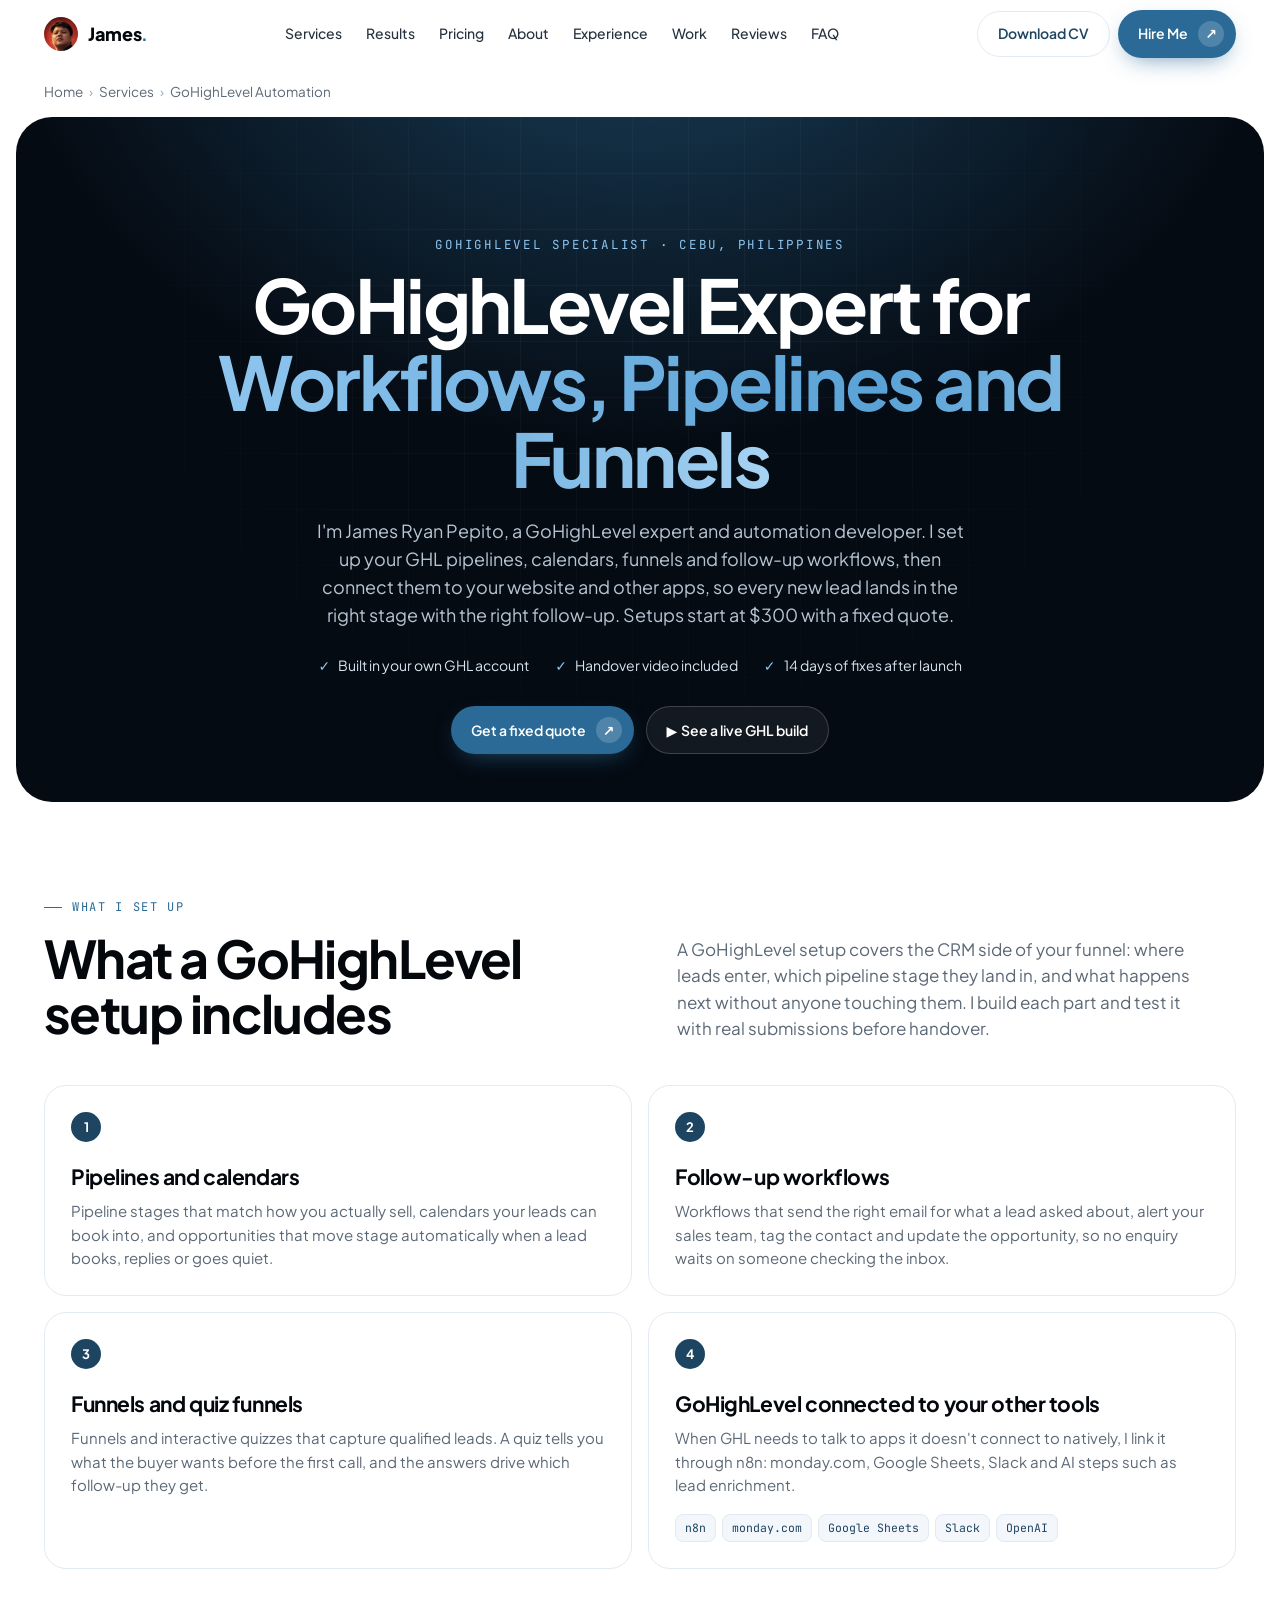
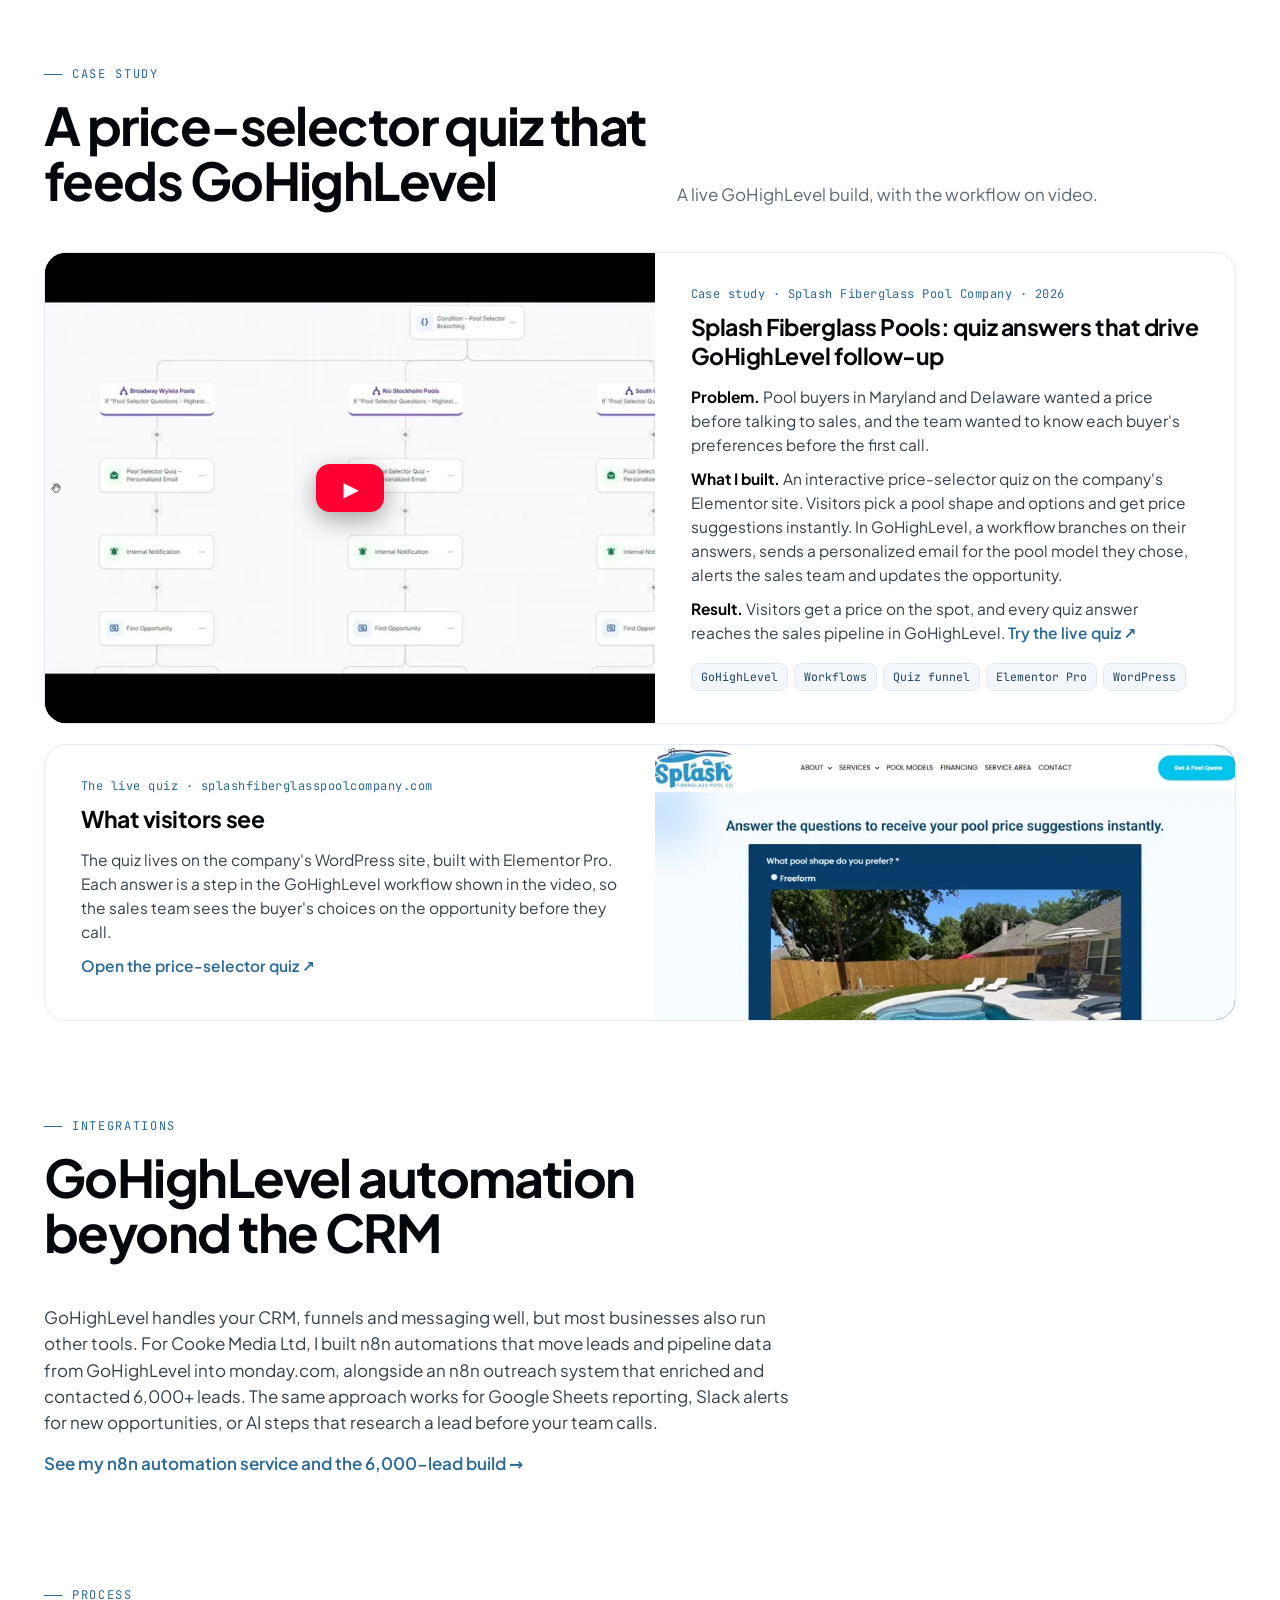
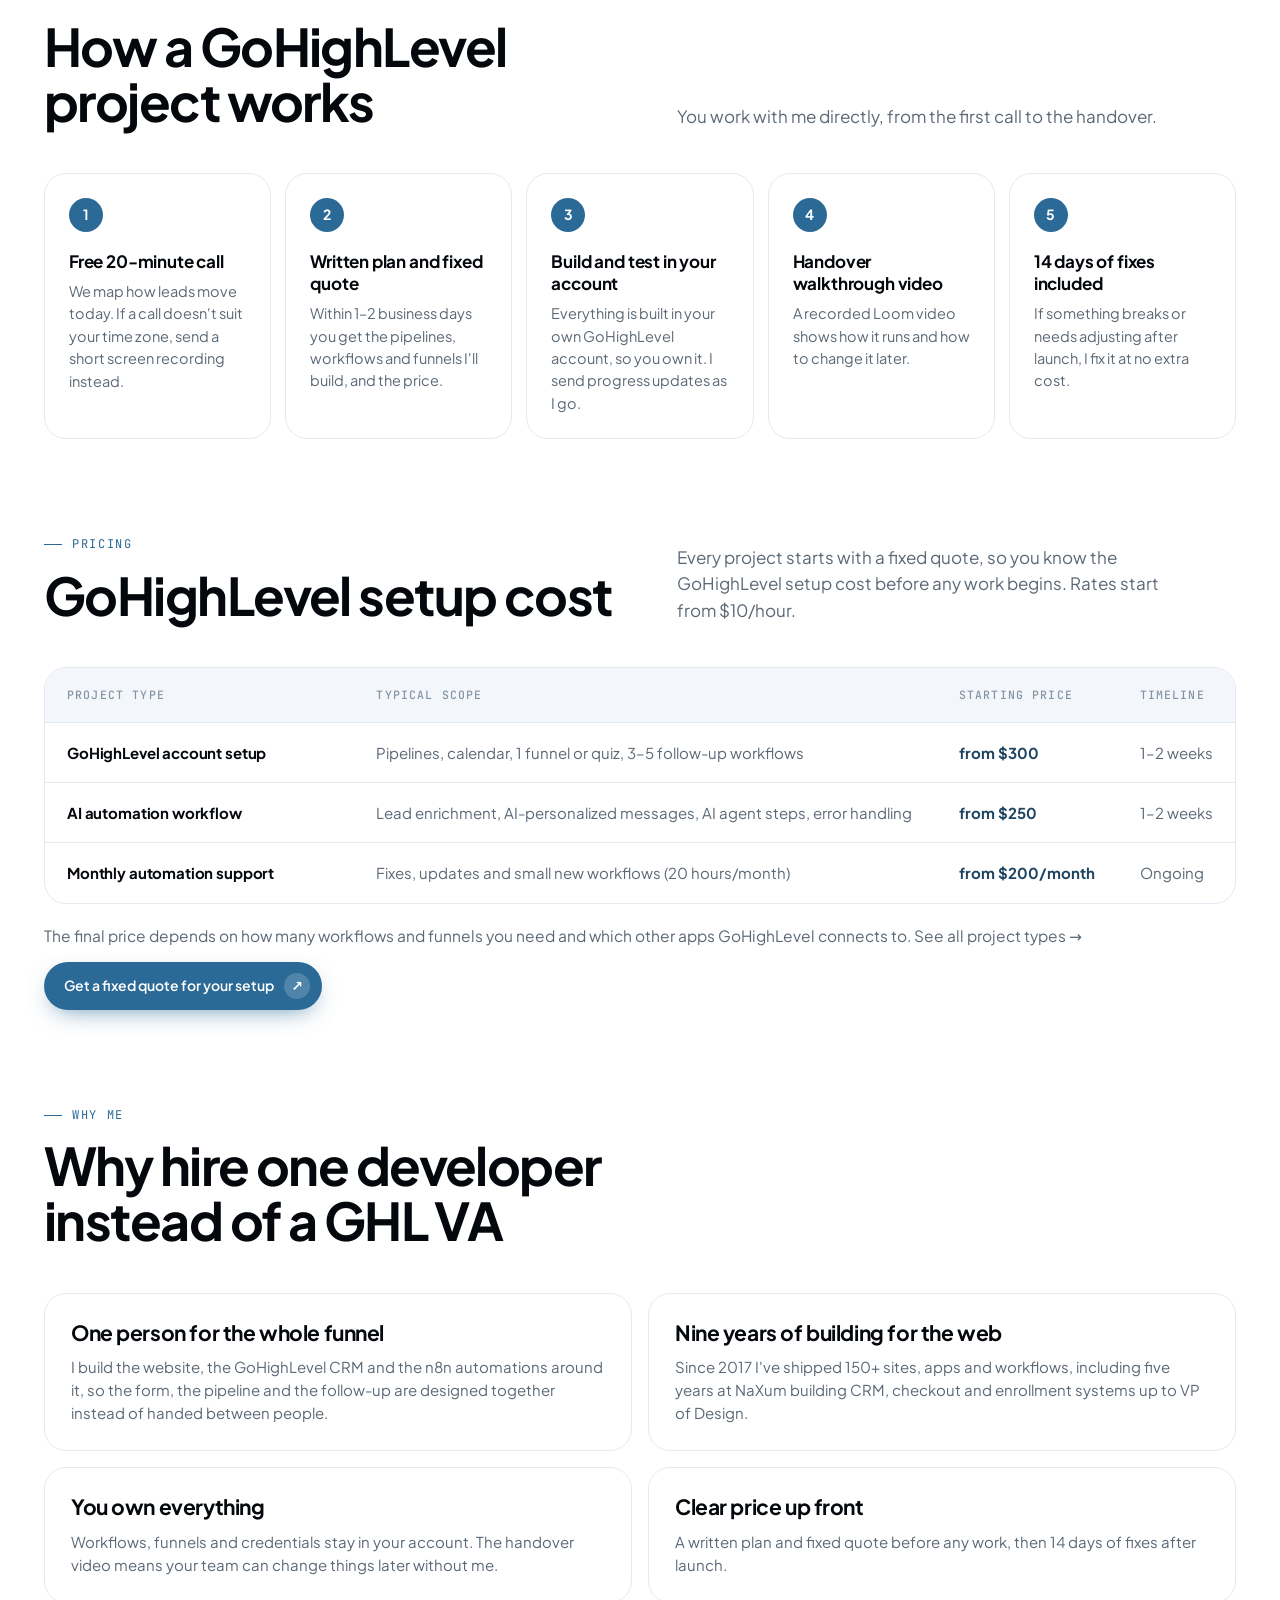
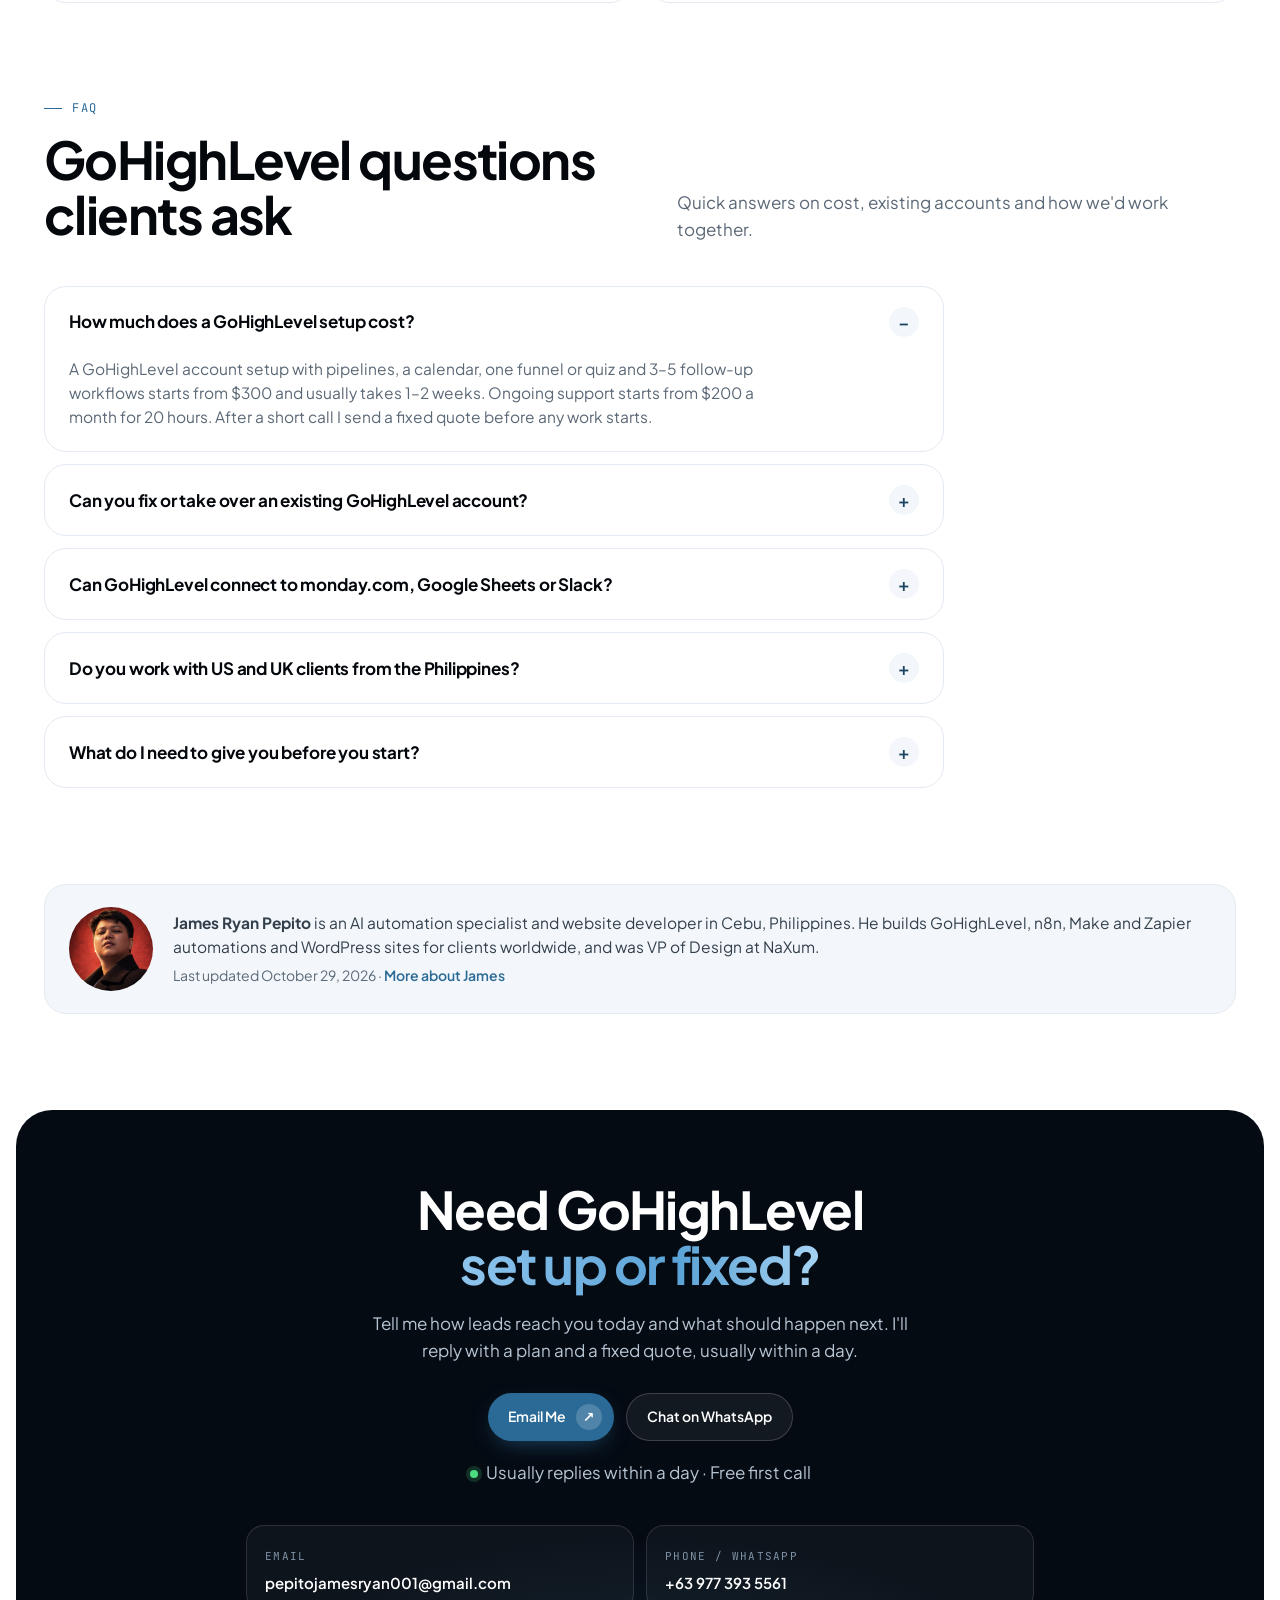
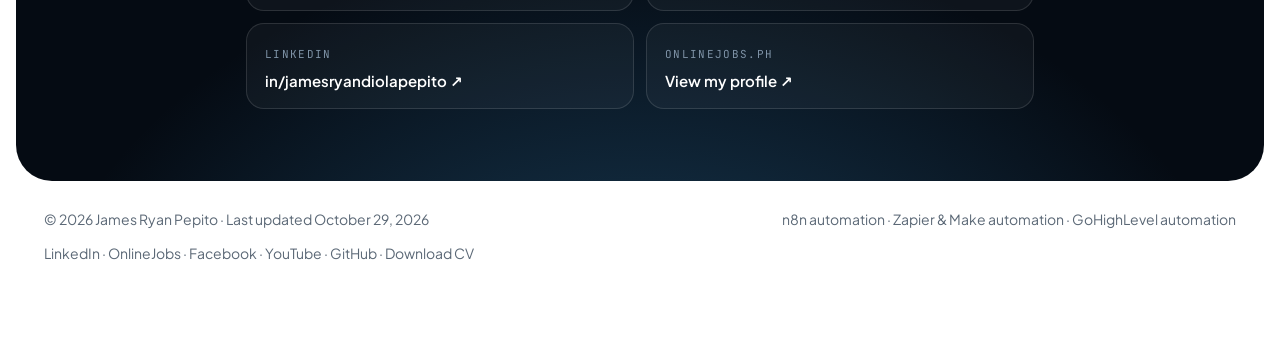
==== commit 5f8663ed: "Add Zapier and Make automation service page New /services/zapier-make-automation/ page on the homepa" ====
--- a/services/gohighlevel-automation/index.html
+++ b/services/gohighlevel-automation/index.html
@@ -407,6 +407,19 @@
 .author .muted{color:var(--muted);font-size:14px;margin-top:6px}
 .author a{color:var(--blue);font-weight:600}
 @media(max-width:559px){.author{flex-direction:column;align-items:flex-start}}
+.compare-wrap{overflow-x:auto}
+.prices.compare td:last-child{white-space:normal}
+.prices.compare thead th:first-child{background:var(--surface)}
+@media(max-width:759px){
+  .prices.compare{min-width:600px}
+  .prices.compare thead{display:table-header-group}
+  .prices.compare tr{display:table-row;padding:0;border:0}
+  .prices.compare th,.prices.compare td{display:table-cell;padding:12px 14px;border-bottom:1px solid var(--line);font-size:14px}
+  .prices.compare tbody tr:last-child th,.prices.compare tbody tr:last-child td{border-bottom:0}
+  .prices.compare tbody th{font-size:14px}
+  .prices.compare td:nth-of-type(1),.prices.compare td:nth-of-type(3){font-family:inherit;color:var(--muted);font-size:14px}
+  .prices.compare td:nth-of-type(3)::before{content:none}
+}
 </style>
 </head>
 <body>
@@ -610,7 +623,7 @@
 <footer>
   <div class="wrap">
     <span>© <span data-year>2026</span> James Ryan Pepito · Last updated <time datetime="2026-10-29">October 29, 2026</time></span>
-    <span><a href="/services/n8n-automation/">n8n automation</a> · <a href="/services/gohighlevel-automation/">GoHighLevel automation</a></span>
+    <span><a href="/services/n8n-automation/">n8n automation</a> · <a href="/services/zapier-make-automation/">Zapier &amp; Make automation</a> · <a href="/services/gohighlevel-automation/">GoHighLevel automation</a></span>
     <span><a href="https://www.linkedin.com/in/jamesryandiolapepito/" target="_blank" rel="noopener me">LinkedIn</a> · <a href="https://v2.onlinejobs.ph/jobseekers/info/681397" target="_blank" rel="noopener me">OnlineJobs</a> · <a href="https://www.facebook.com/OfficialKuyaJames" target="_blank" rel="noopener me">Facebook</a> · <a href="https://www.youtube.com/@kuyajames16/videos" target="_blank" rel="noopener me">YouTube</a> · <a href="https://github.com/popsoy" target="_blank" rel="noopener me">GitHub</a> · <a href="/James-Ryan-Pepito-CV.pdf" download>Download CV</a></span>
   </div>
 </footer>
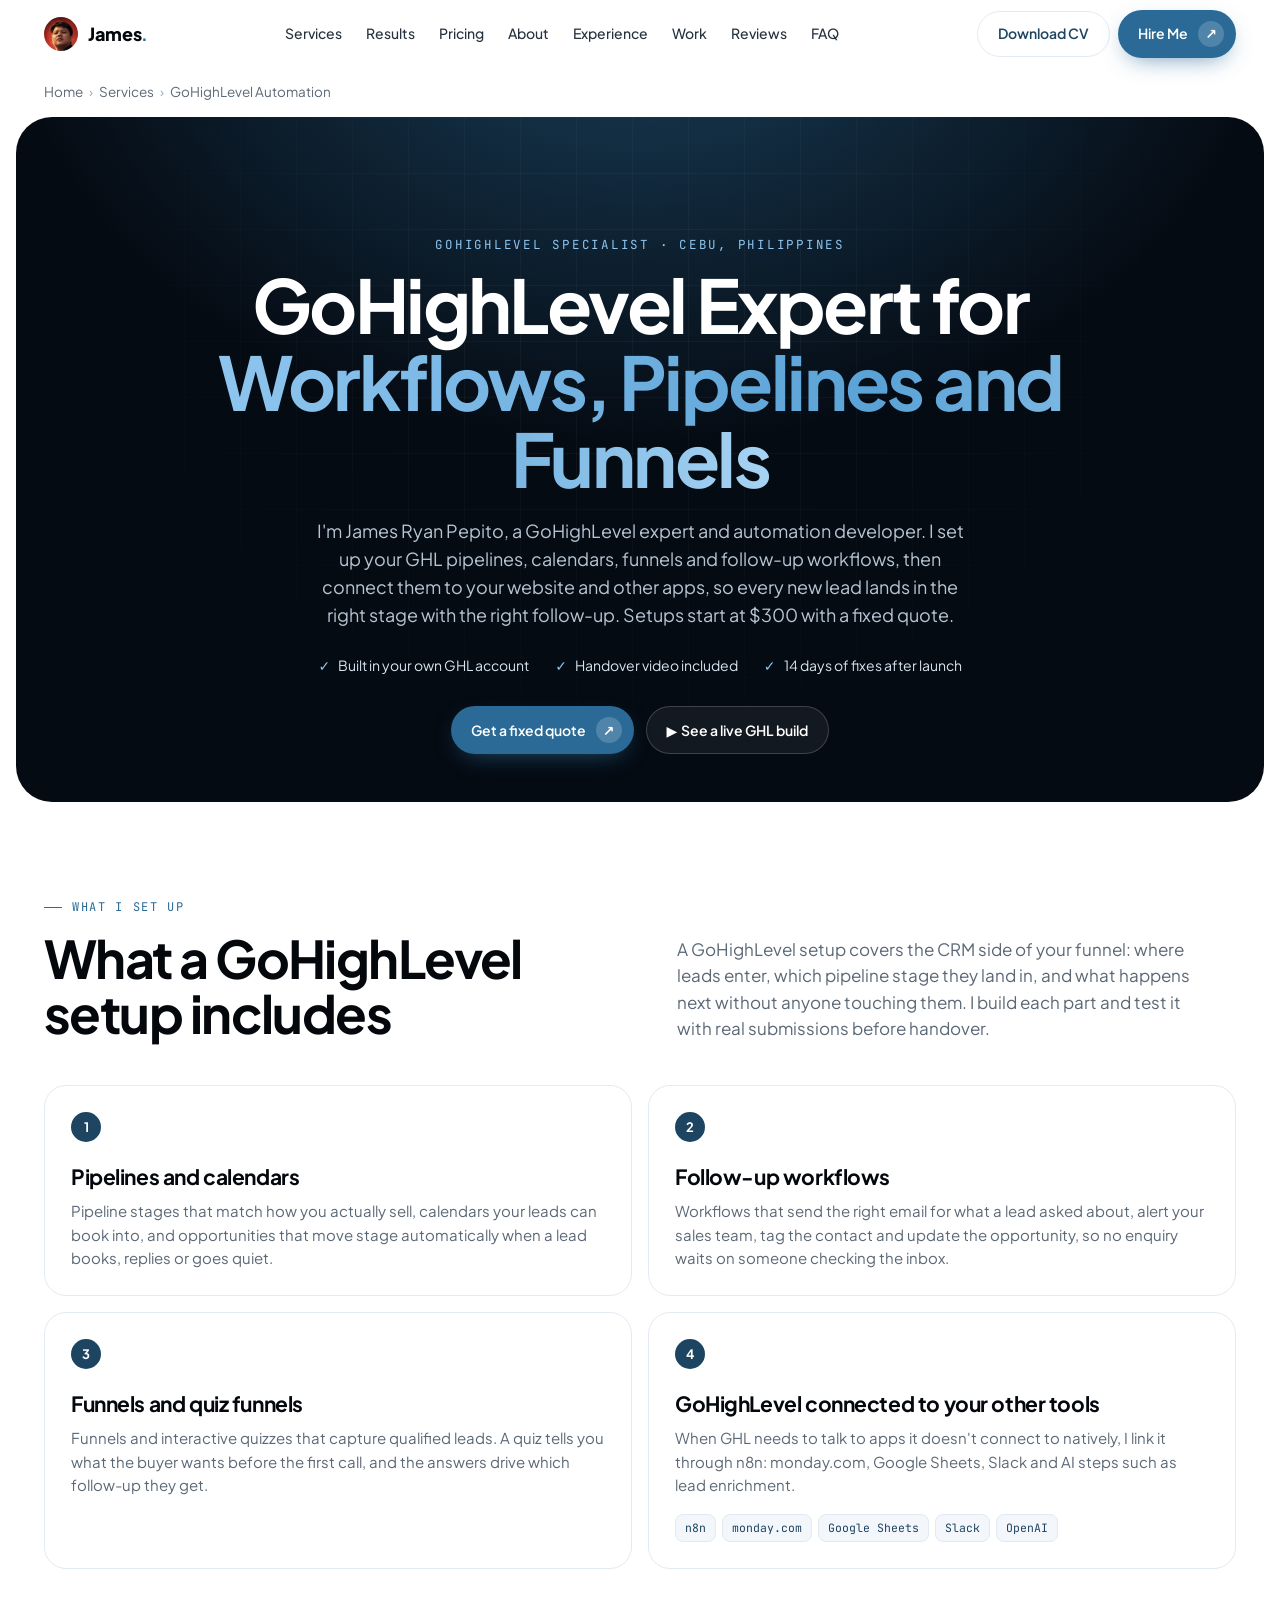
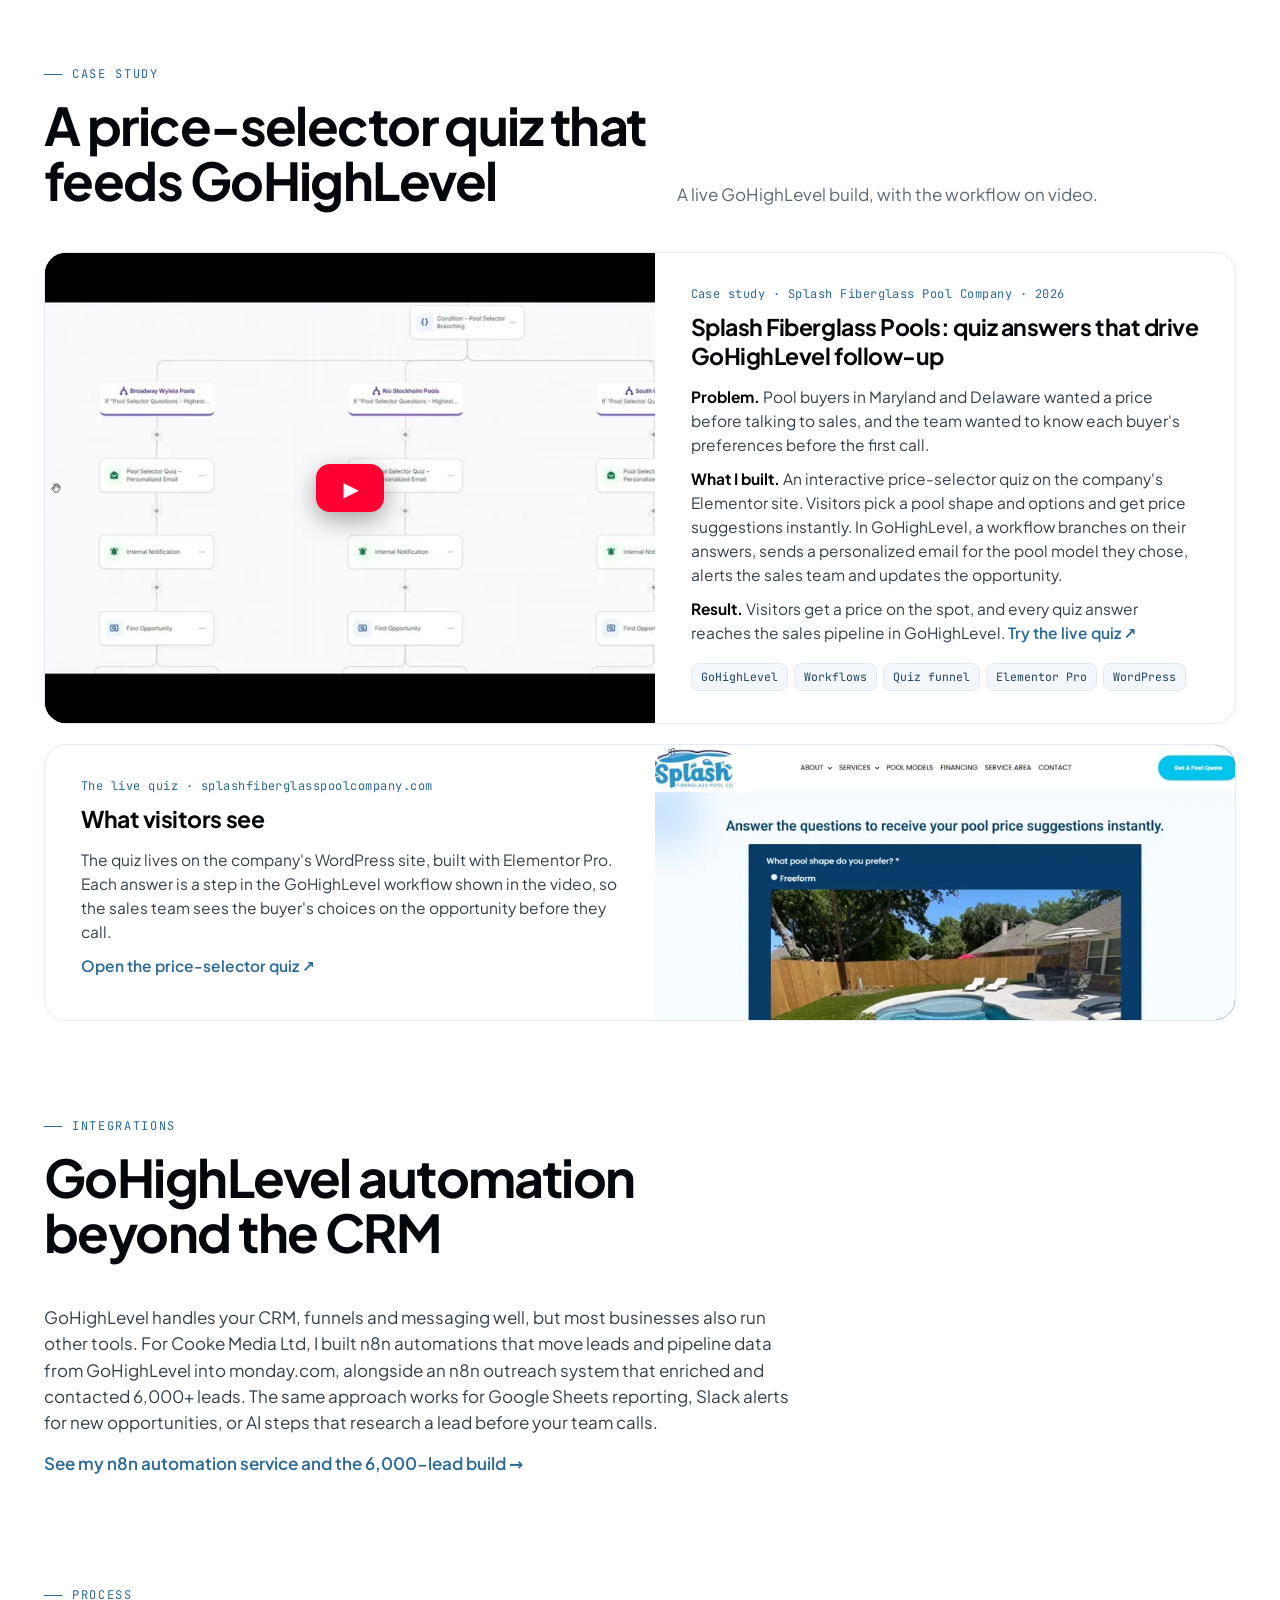
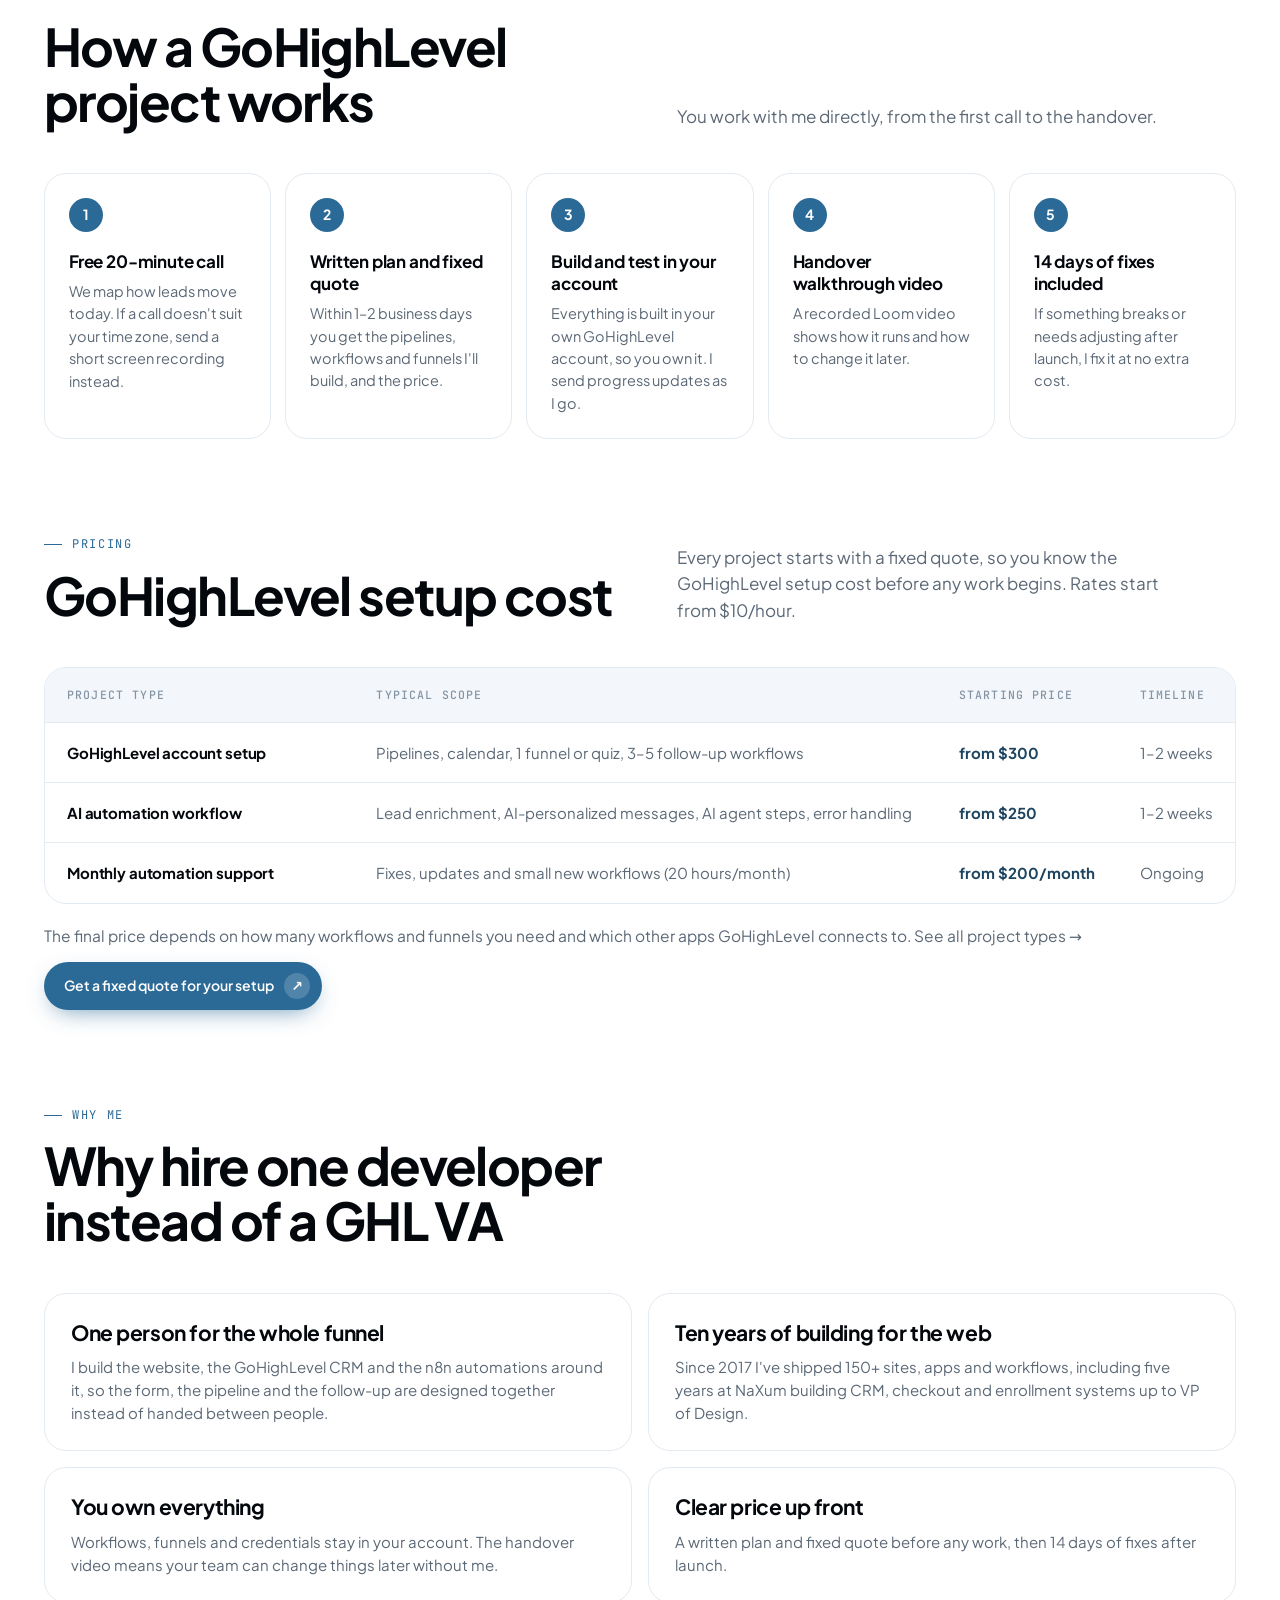
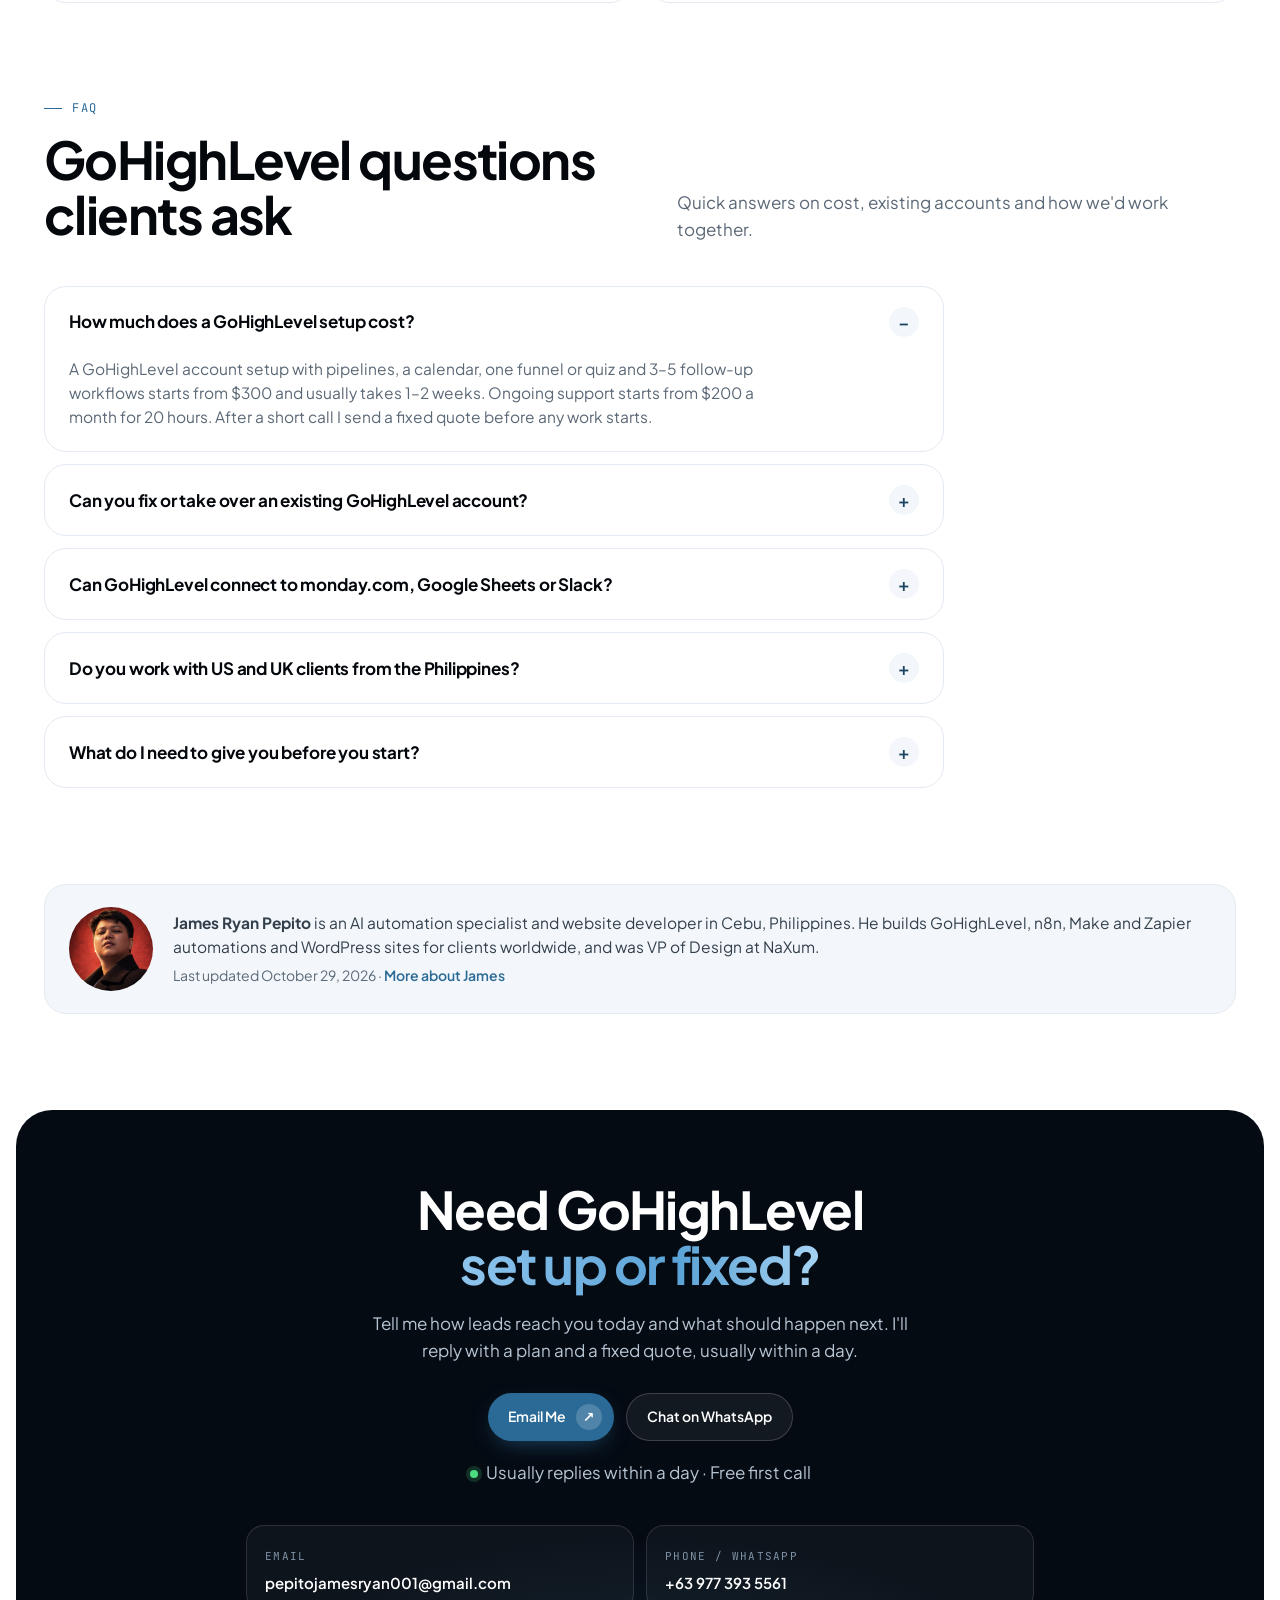
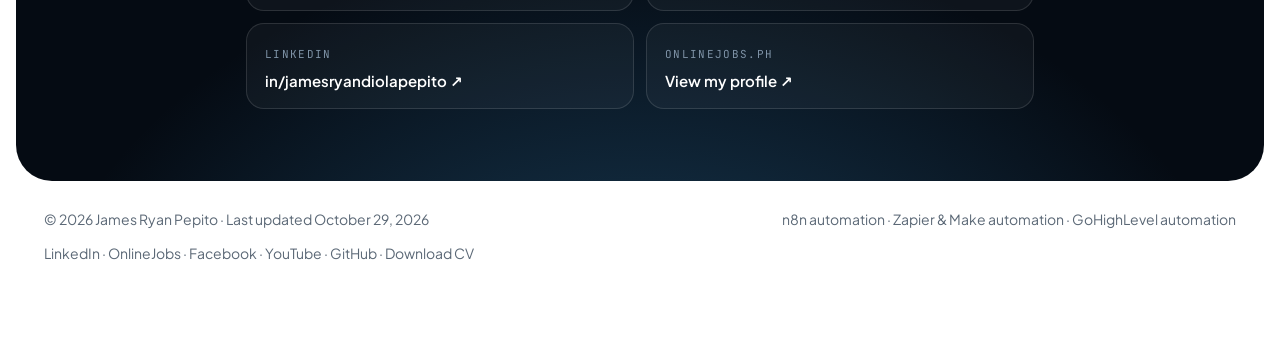
==== commit 2e3310a4: "Fix small years number in stats tile; show 10+ years The caption style (.stat span) also matched the" ====
--- a/services/gohighlevel-automation/index.html
+++ b/services/gohighlevel-automation/index.html
@@ -13,6 +13,7 @@
 <meta property="og:type" content="website">
 <meta name="twitter:card" content="summary_large_image">
 <link rel="icon" href="/img/james-avatar.webp">
+<script type="speculationrules">{"prerender":[{"where":{"href_matches":"/services/*"},"eagerness":"moderate"}]}</script>
 <link rel="preload" href="/fonts/plus-jakarta-sans-latin.woff2" as="font" type="font/woff2" crossorigin>
 <script type="application/ld+json">
 {
@@ -197,7 +198,7 @@
 .stat{background:#fff;border:1px solid var(--line);border-radius:var(--radius);padding:24px}
 .stat strong{display:block;font-size:clamp(30px,3.4vw,40px);letter-spacing:-.03em;line-height:1}
 .stat strong em{font-style:normal;color:var(--blue);font-size:.6em;font-weight:600;margin-left:4px}
-.stat span{color:var(--muted);font-size:14px;margin-top:8px;display:block}
+.stat > span{color:var(--muted);font-size:14px;margin-top:8px;display:block}
 
 /* about */
 .about{display:grid;gap:40px;align-items:center}
@@ -382,6 +383,8 @@
 footer{padding:28px 0 92px;color:var(--muted);font-size:14px}
 footer .wrap{display:flex;flex-wrap:wrap;justify-content:space-between;gap:12px}
 footer a:hover{color:var(--blue)}
+/* Netlify adds a badge iframe that covers hero text on phones */
+@media(max-width:767px){#nl-badge-frame{display:none!important}}
 .to-top{position:fixed;right:16px;bottom:16px;z-index:60;width:48px;height:48px;border-radius:50%;border:0;background:var(--blue);color:#fff;font-size:20px;cursor:pointer;box-shadow:0 10px 26px -10px rgba(43,106,150,.9);display:flex;align-items:center;justify-content:center;opacity:0;transform:translateY(12px);pointer-events:none;transition:opacity .25s,transform .25s,background .15s}
 .to-top.show{opacity:1;transform:none;pointer-events:auto;z-index:999999999999 !important}
 .to-top:hover{background:#245b81}
@@ -566,7 +569,7 @@
       </div>
       <div class="svc">
         <div class="card reveal"><h3>One person for the whole funnel</h3><p>I build the website, the GoHighLevel CRM and the n8n automations around it, so the form, the pipeline and the follow-up are designed together instead of handed between people.</p></div>
-        <div class="card reveal"><h3><span data-years-word="cap">Nine</span> years of building for the web</h3><p>Since 2017 I've shipped 150+ sites, apps and workflows, including five years at NaXum building CRM, checkout and enrollment systems up to VP of Design.</p></div>
+        <div class="card reveal"><h3><span data-years-word="cap">Ten</span> years of building for the web</h3><p>Since 2017 I've shipped 150+ sites, apps and workflows, including five years at NaXum building CRM, checkout and enrollment systems up to VP of Design.</p></div>
         <div class="card reveal"><h3>You own everything</h3><p>Workflows, funnels and credentials stay in your account. The handover video means your team can change things later without me.</p></div>
         <div class="card reveal"><h3>Clear price up front</h3><p>A written plan and fixed quote before any work, then 14 days of fixes after launch.</p></div>
       </div>
@@ -639,7 +642,7 @@
   // mobile menu
   // years of experience and copyright year stay current on their own
   (function(){
-    const now=new Date().getFullYear(), yrs=now-2017;
+    const now=new Date().getFullYear(), yrs=now-2017+1;
     const words=['zero','one','two','three','four','five','six','seven','eight','nine','ten','eleven','twelve','thirteen','fourteen','fifteen','sixteen','seventeen','eighteen','nineteen','twenty'];
     const w=words[yrs]||String(yrs);
     document.querySelectorAll('[data-years]').forEach(e=>e.textContent=yrs);
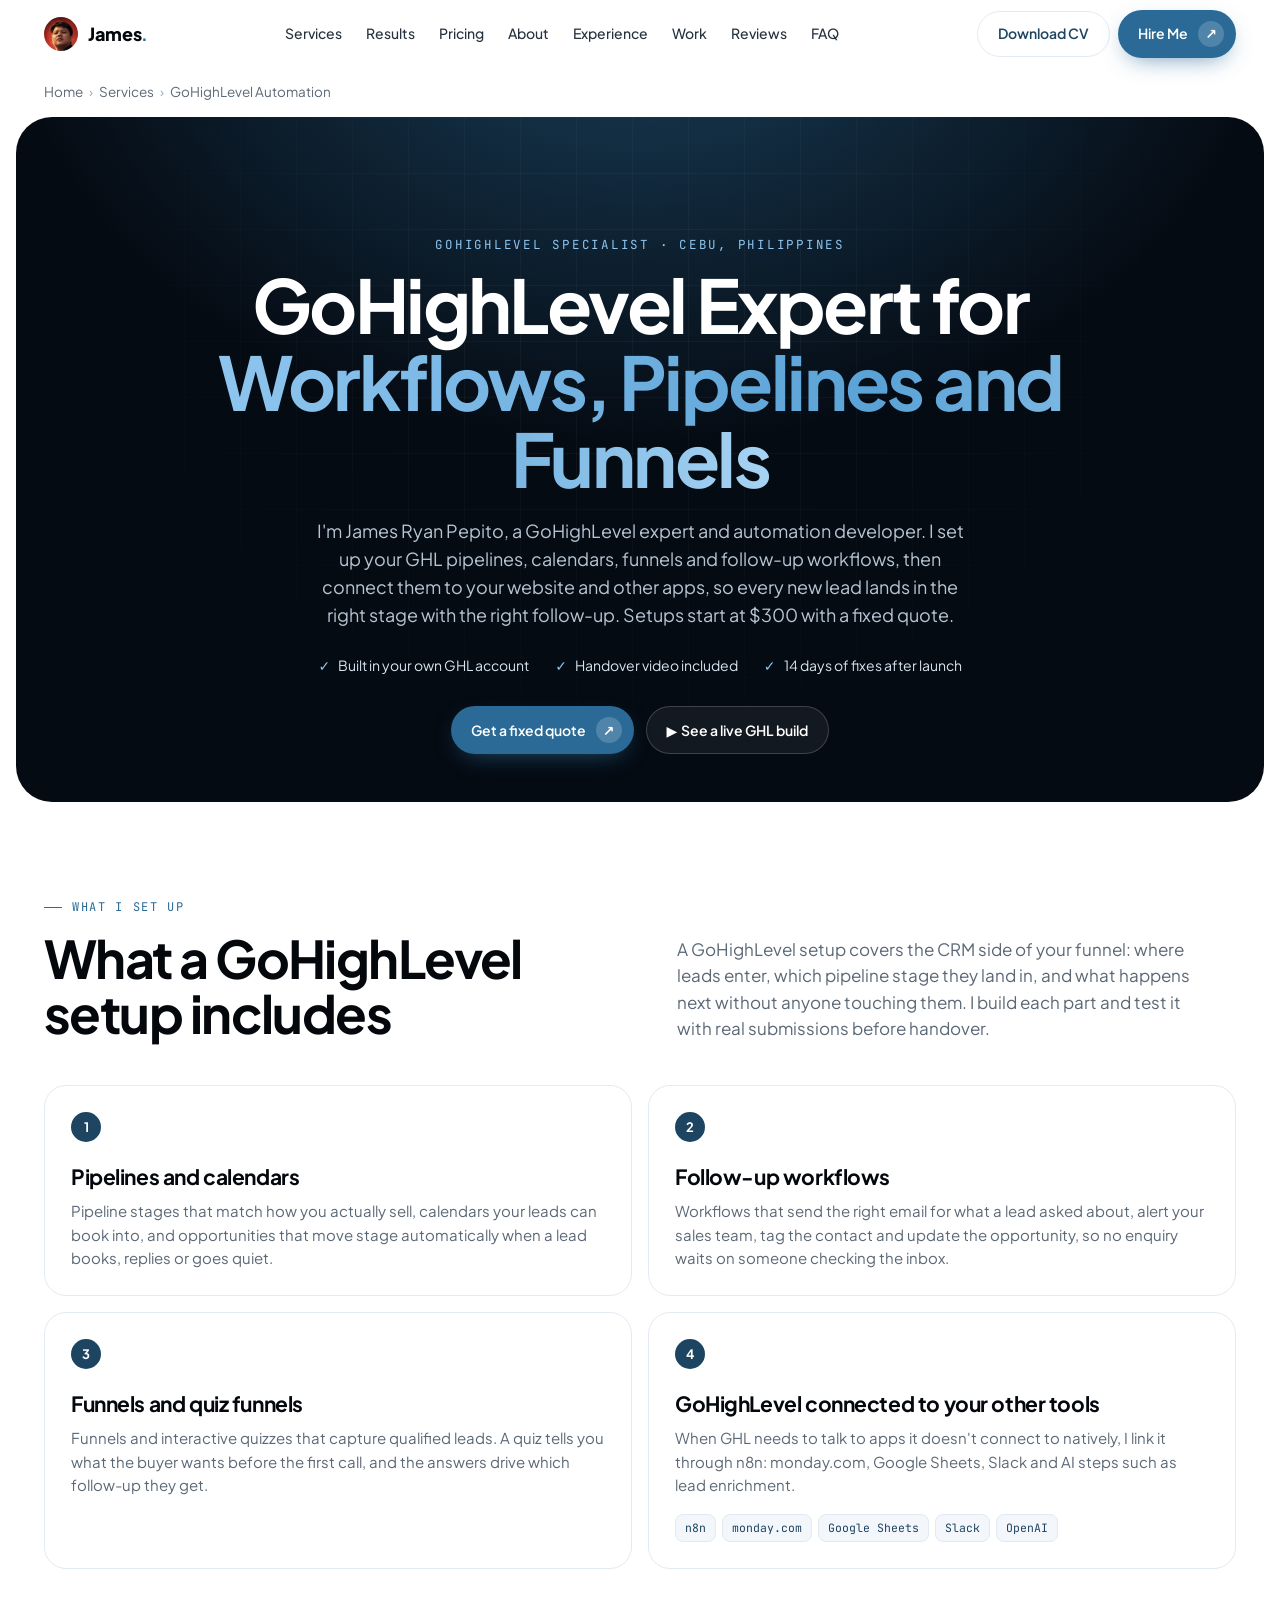
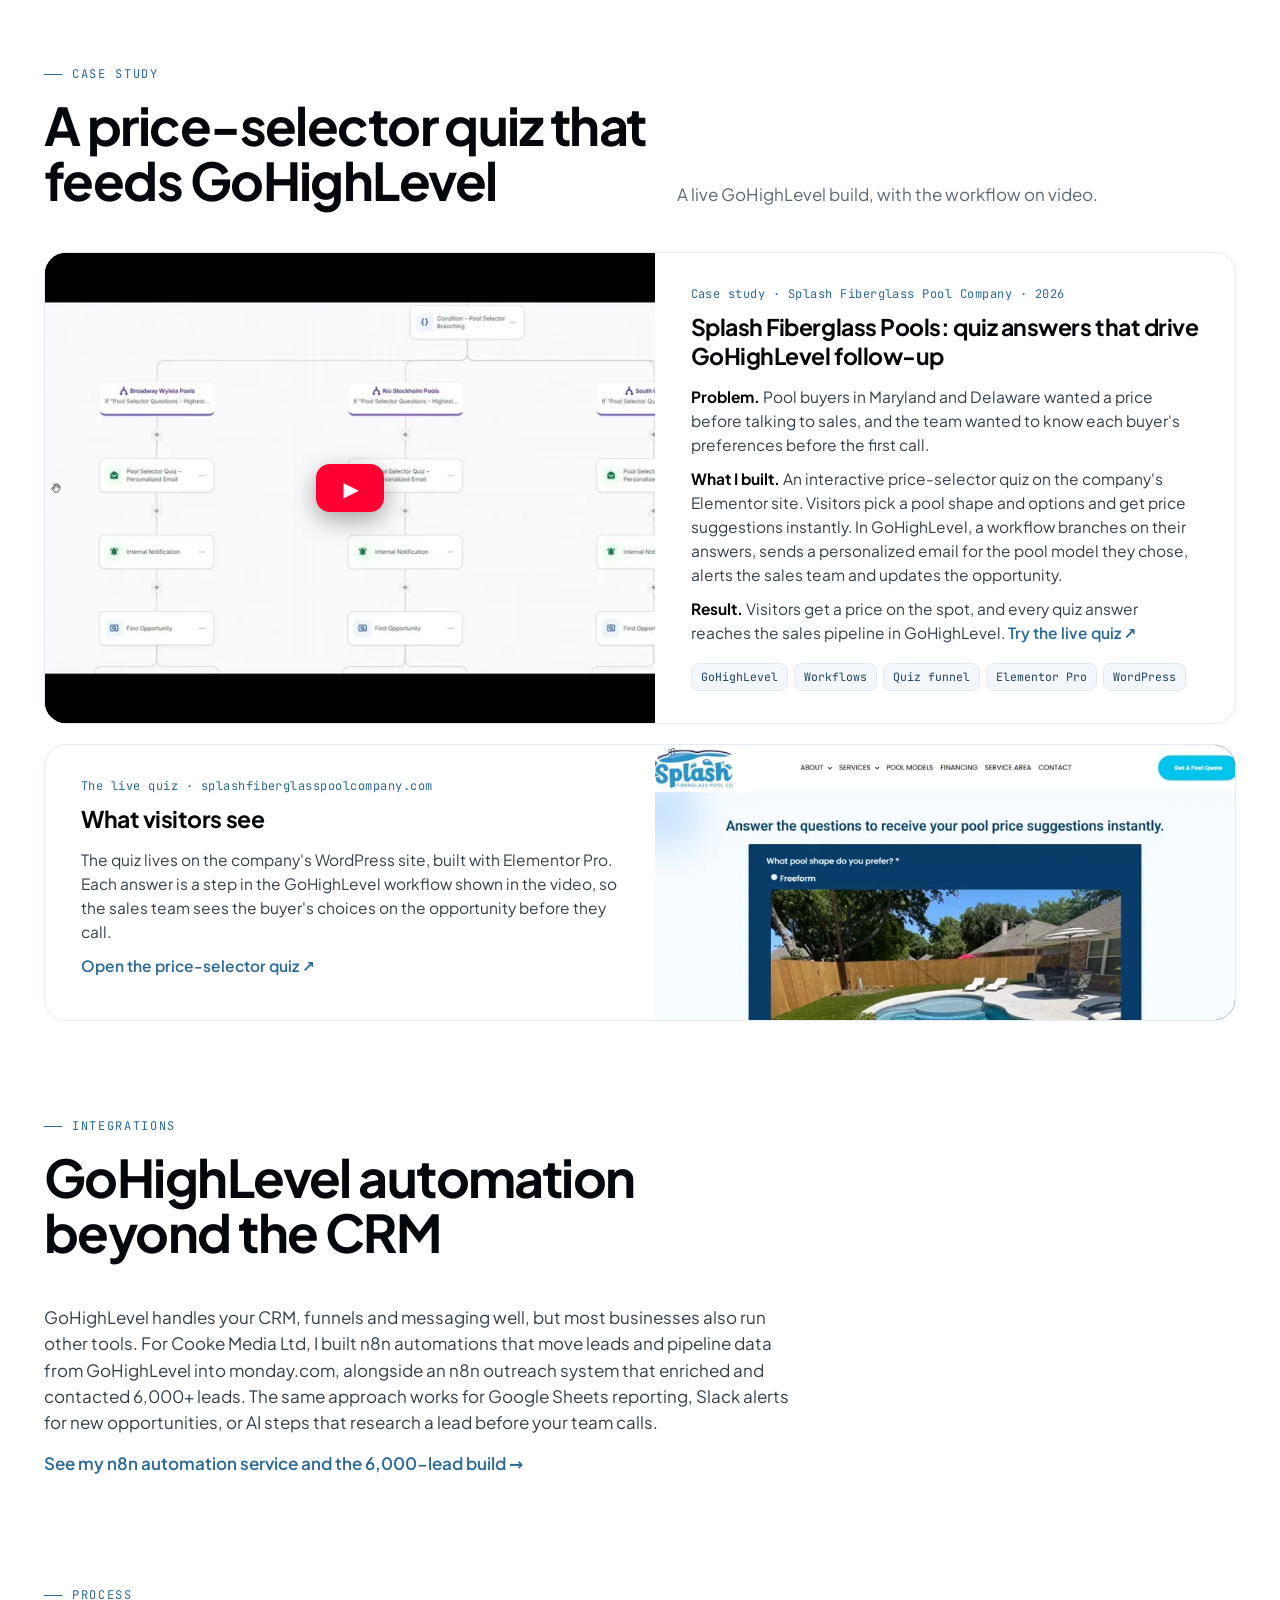
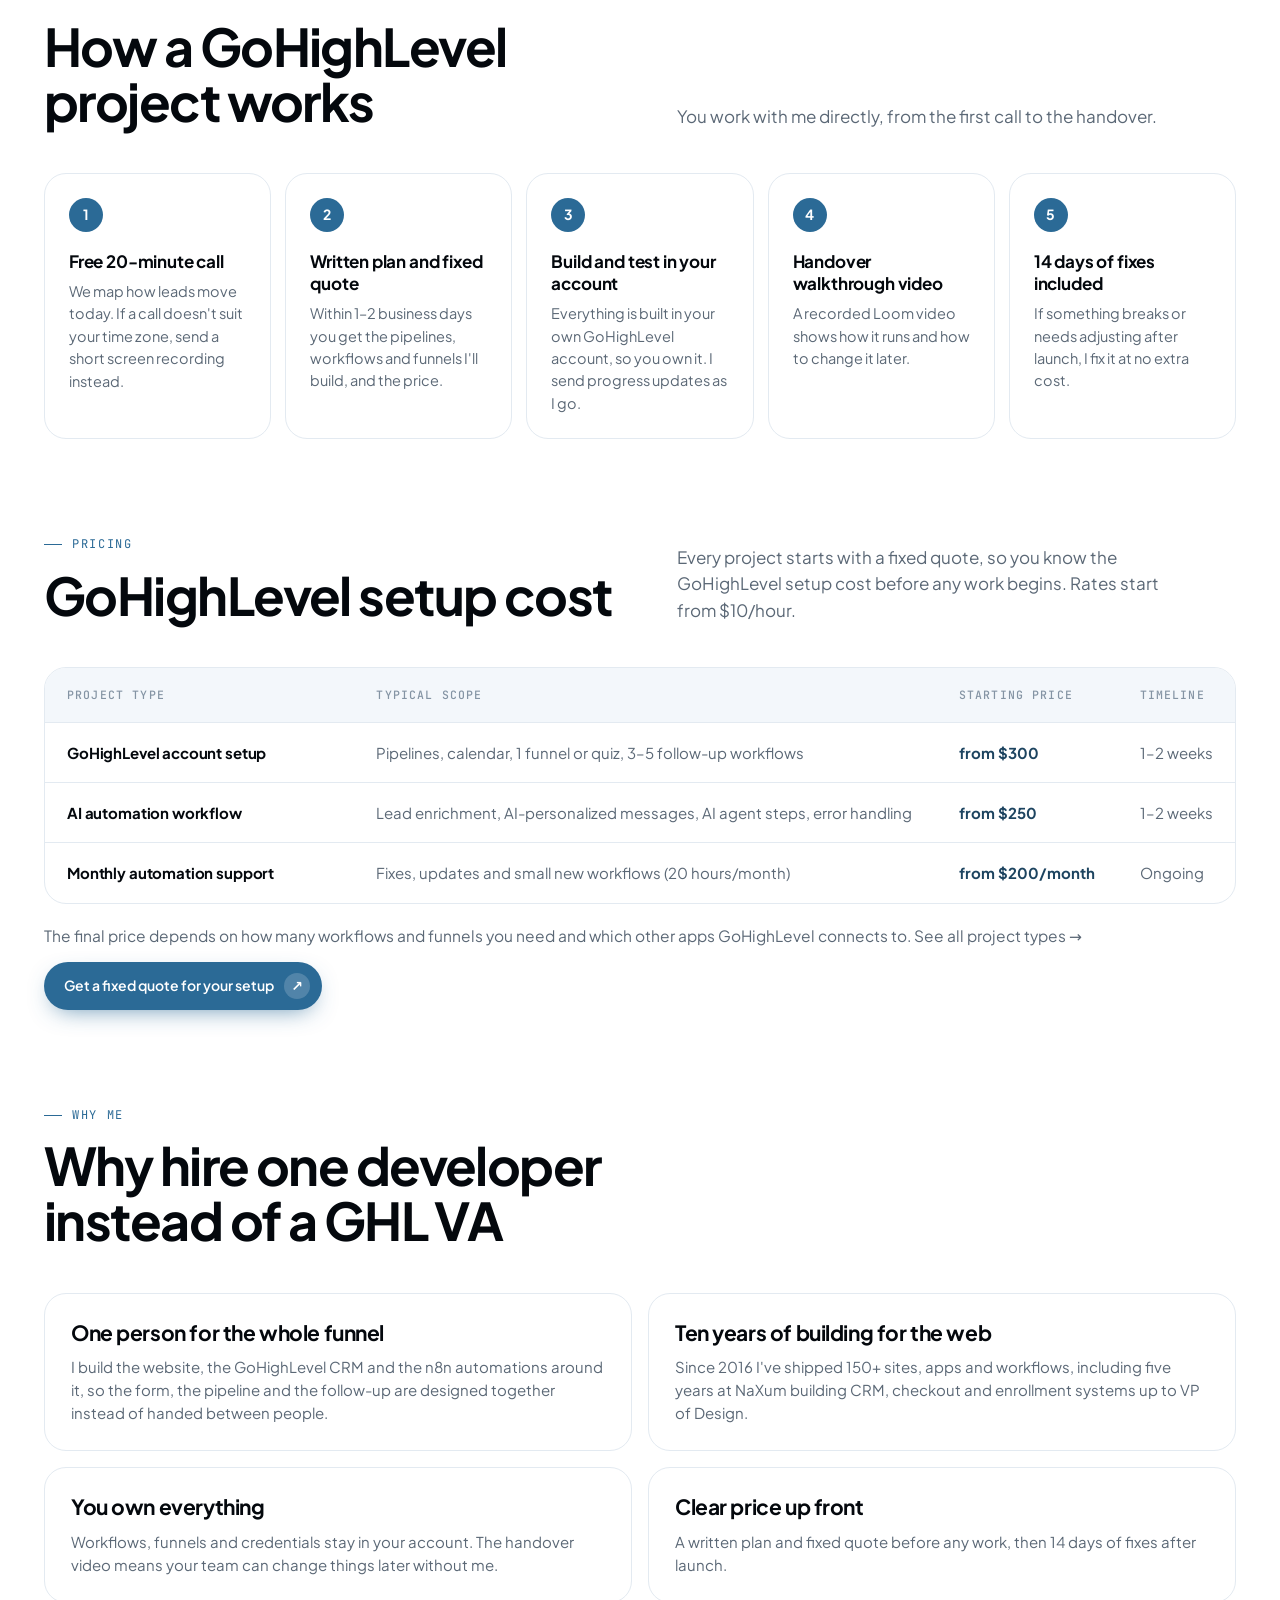
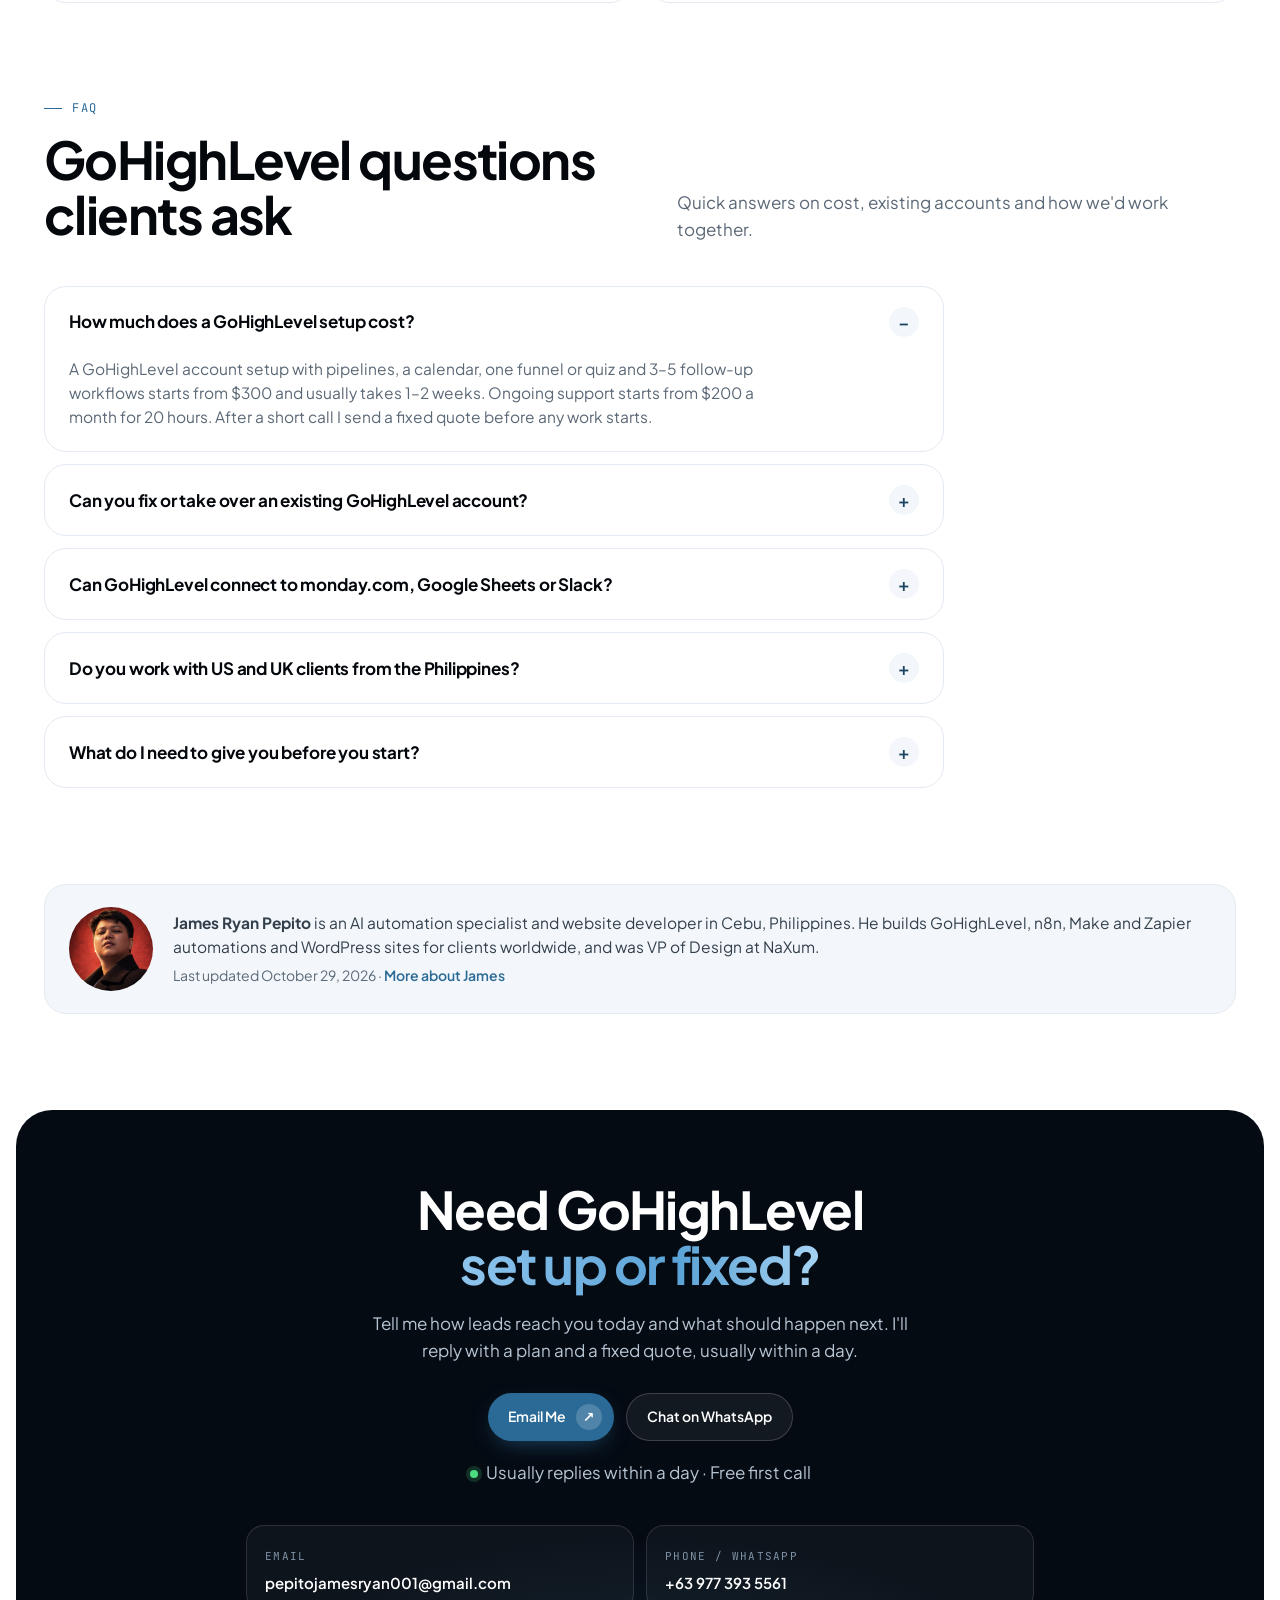
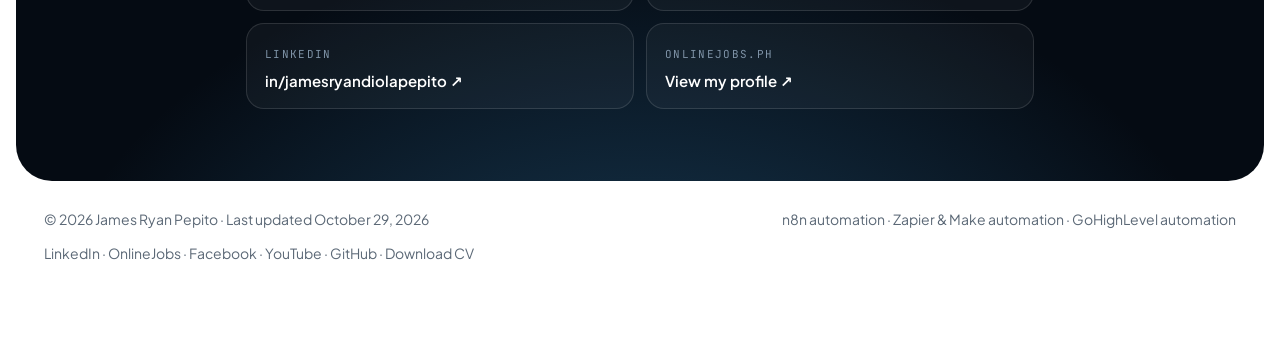
==== commit 2e9a08d3: "Count years of experience from 2016 Years are now the current year minus 2016 (10 in 2026). Stats ca" ====
--- a/services/gohighlevel-automation/index.html
+++ b/services/gohighlevel-automation/index.html
@@ -569,7 +569,7 @@
       </div>
       <div class="svc">
         <div class="card reveal"><h3>One person for the whole funnel</h3><p>I build the website, the GoHighLevel CRM and the n8n automations around it, so the form, the pipeline and the follow-up are designed together instead of handed between people.</p></div>
-        <div class="card reveal"><h3><span data-years-word="cap">Ten</span> years of building for the web</h3><p>Since 2017 I've shipped 150+ sites, apps and workflows, including five years at NaXum building CRM, checkout and enrollment systems up to VP of Design.</p></div>
+        <div class="card reveal"><h3><span data-years-word="cap">Ten</span> years of building for the web</h3><p>Since 2016 I've shipped 150+ sites, apps and workflows, including five years at NaXum building CRM, checkout and enrollment systems up to VP of Design.</p></div>
         <div class="card reveal"><h3>You own everything</h3><p>Workflows, funnels and credentials stay in your account. The handover video means your team can change things later without me.</p></div>
         <div class="card reveal"><h3>Clear price up front</h3><p>A written plan and fixed quote before any work, then 14 days of fixes after launch.</p></div>
       </div>
@@ -642,7 +642,7 @@
   // mobile menu
   // years of experience and copyright year stay current on their own
   (function(){
-    const now=new Date().getFullYear(), yrs=now-2017+1;
+    const now=new Date().getFullYear(), yrs=now-2016;
     const words=['zero','one','two','three','four','five','six','seven','eight','nine','ten','eleven','twelve','thirteen','fourteen','fifteen','sixteen','seventeen','eighteen','nineteen','twenty'];
     const w=words[yrs]||String(yrs);
     document.querySelectorAll('[data-years]').forEach(e=>e.textContent=yrs);
